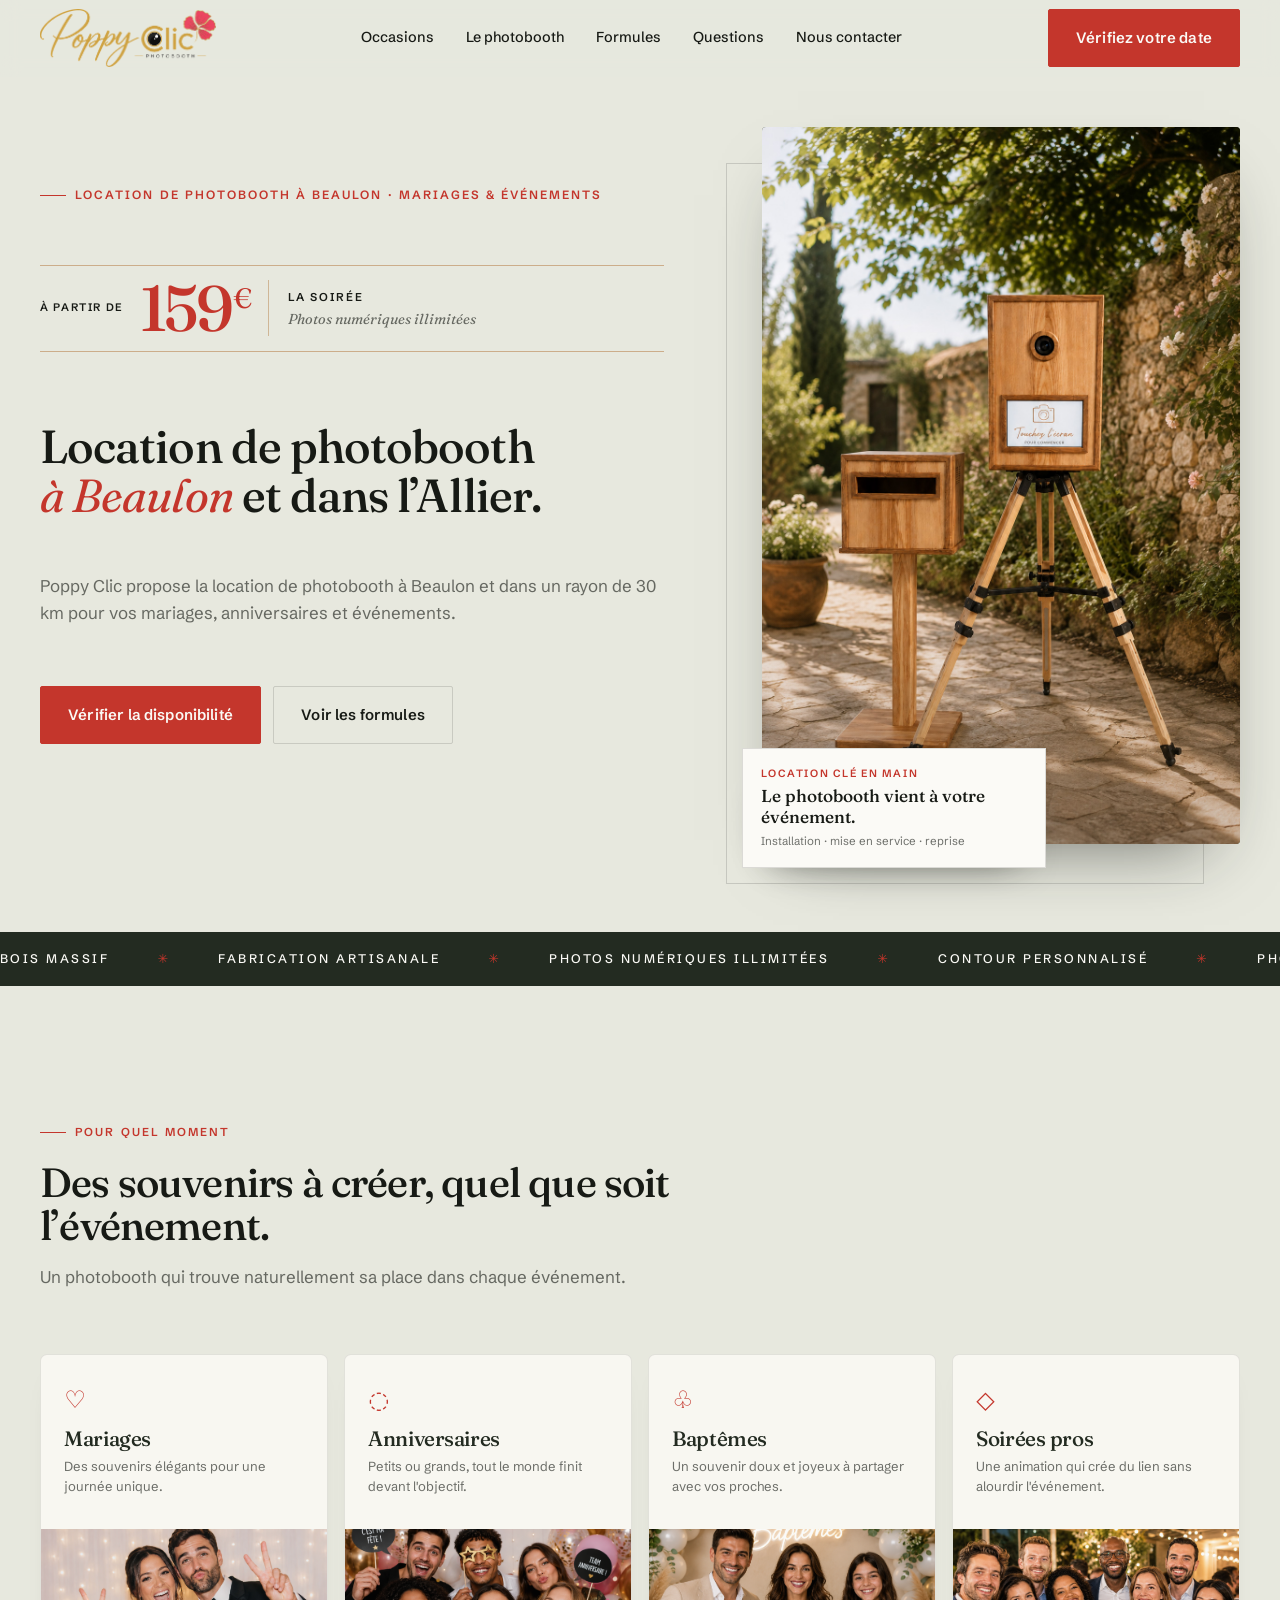
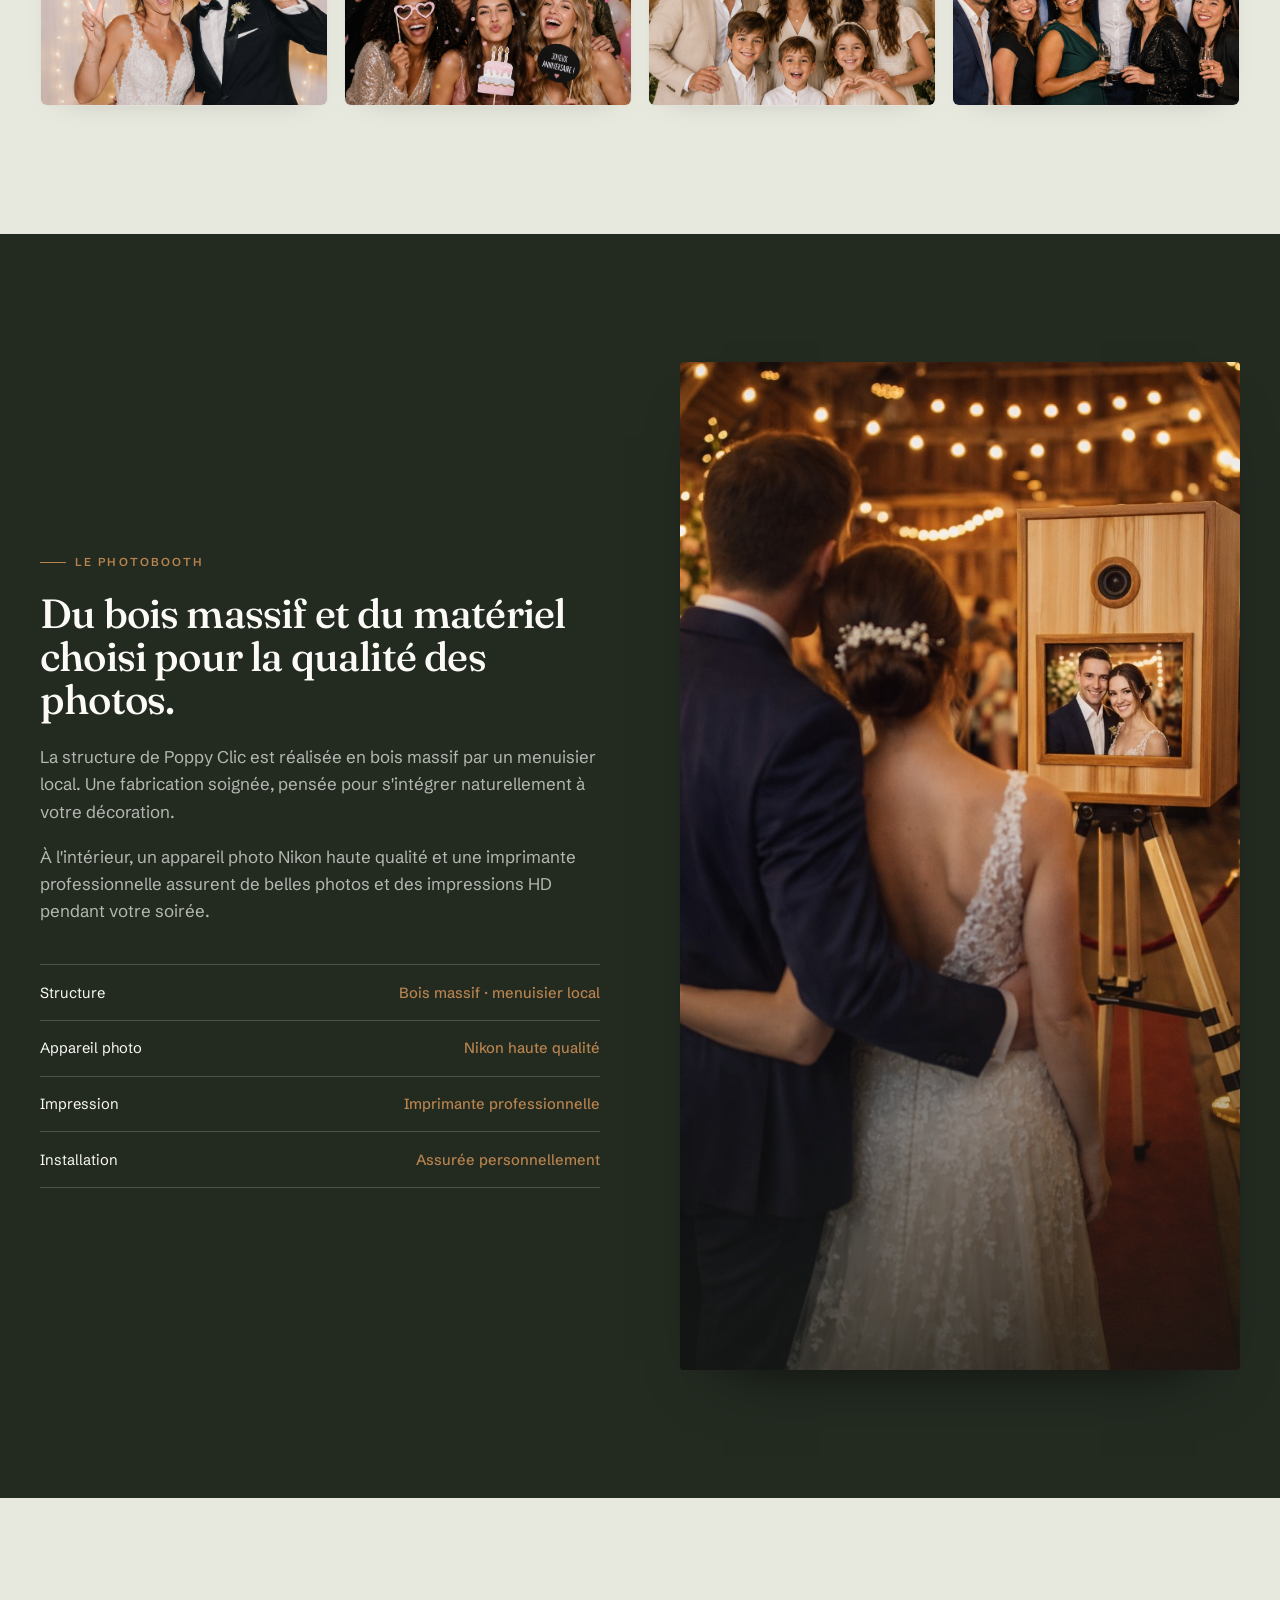
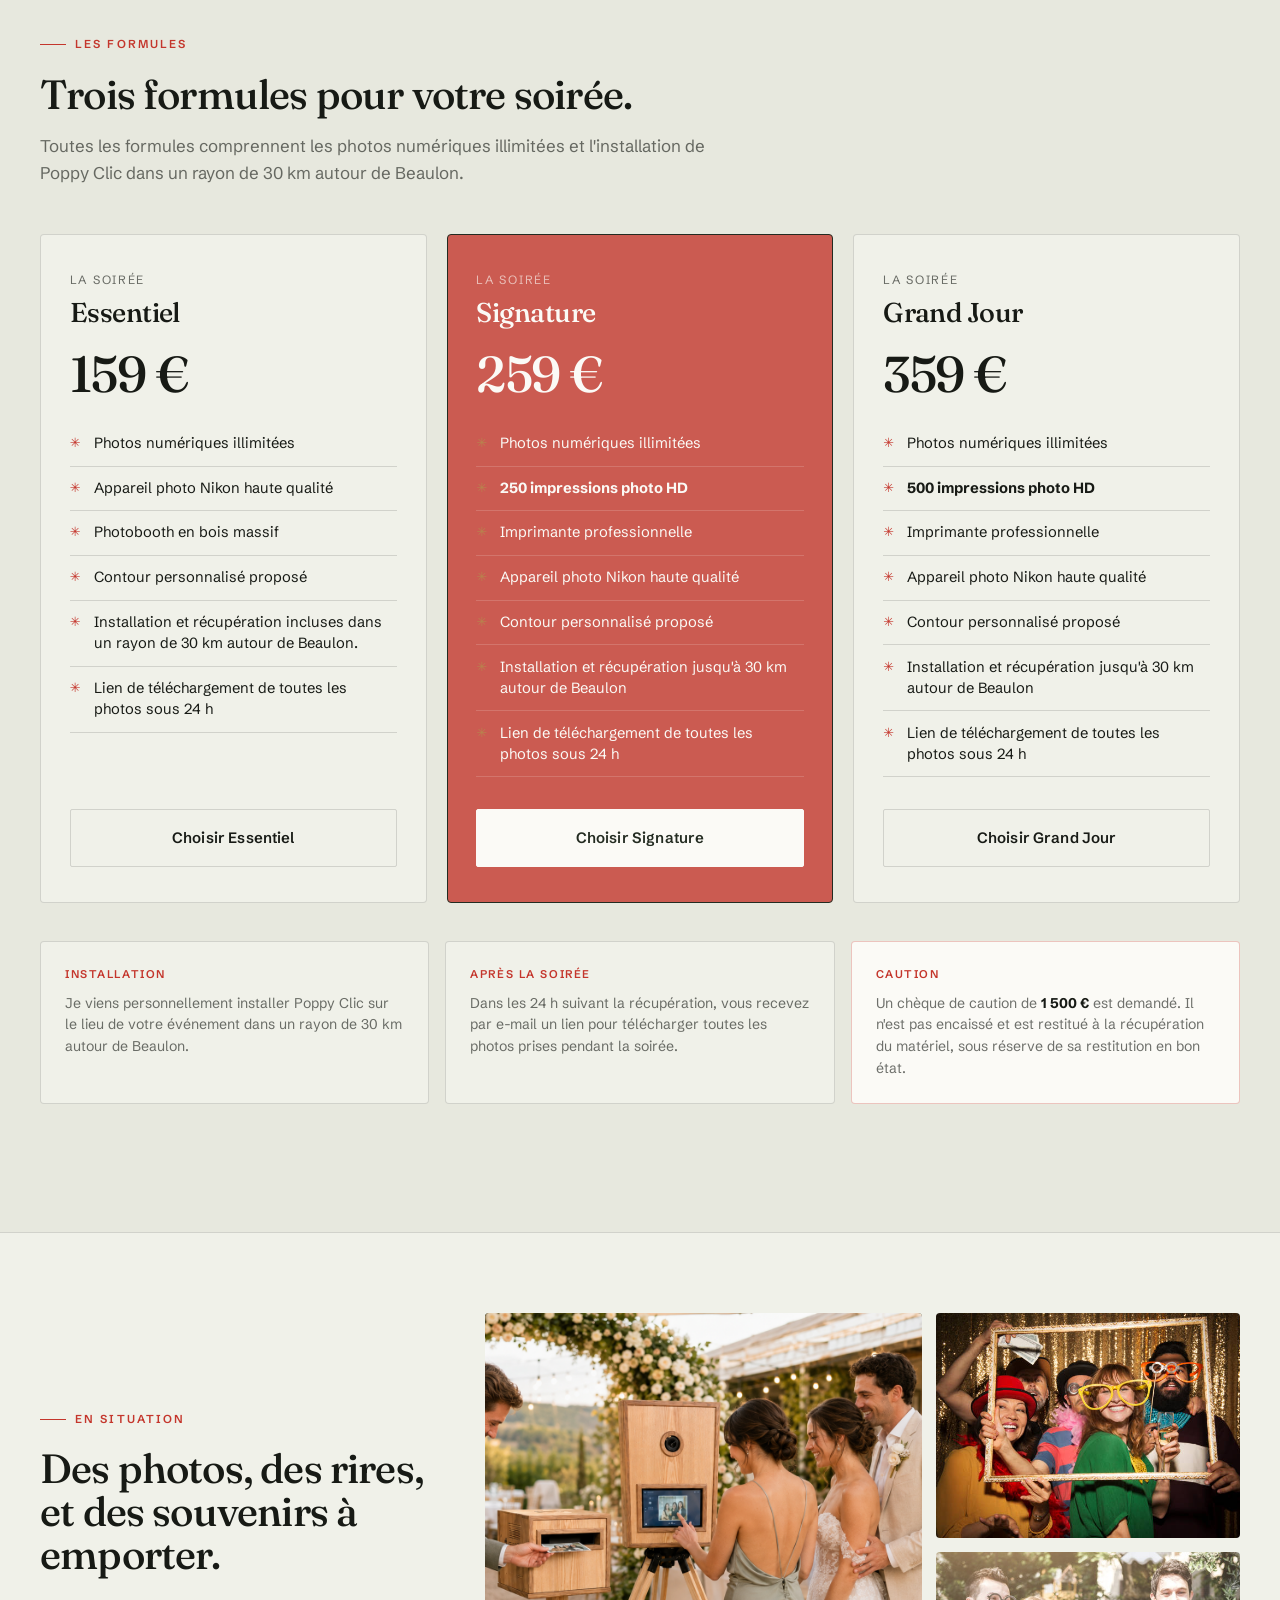
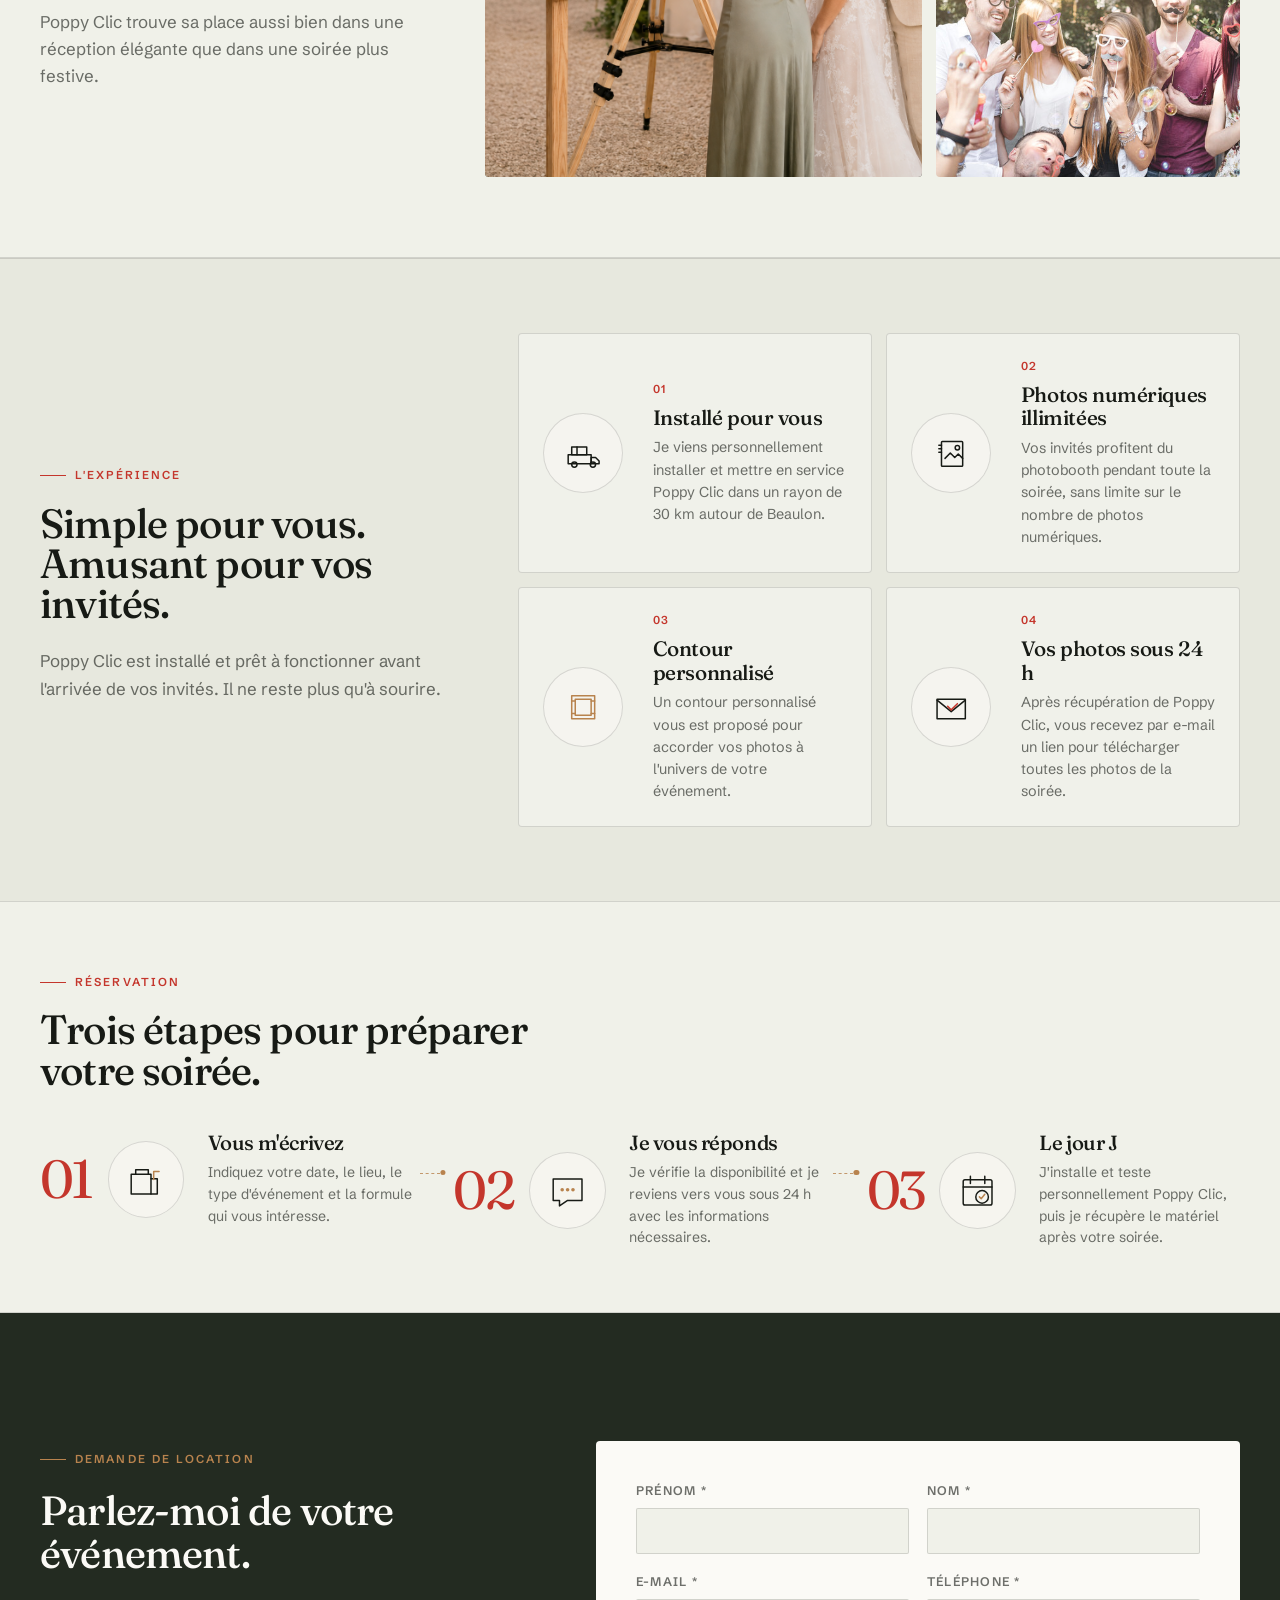
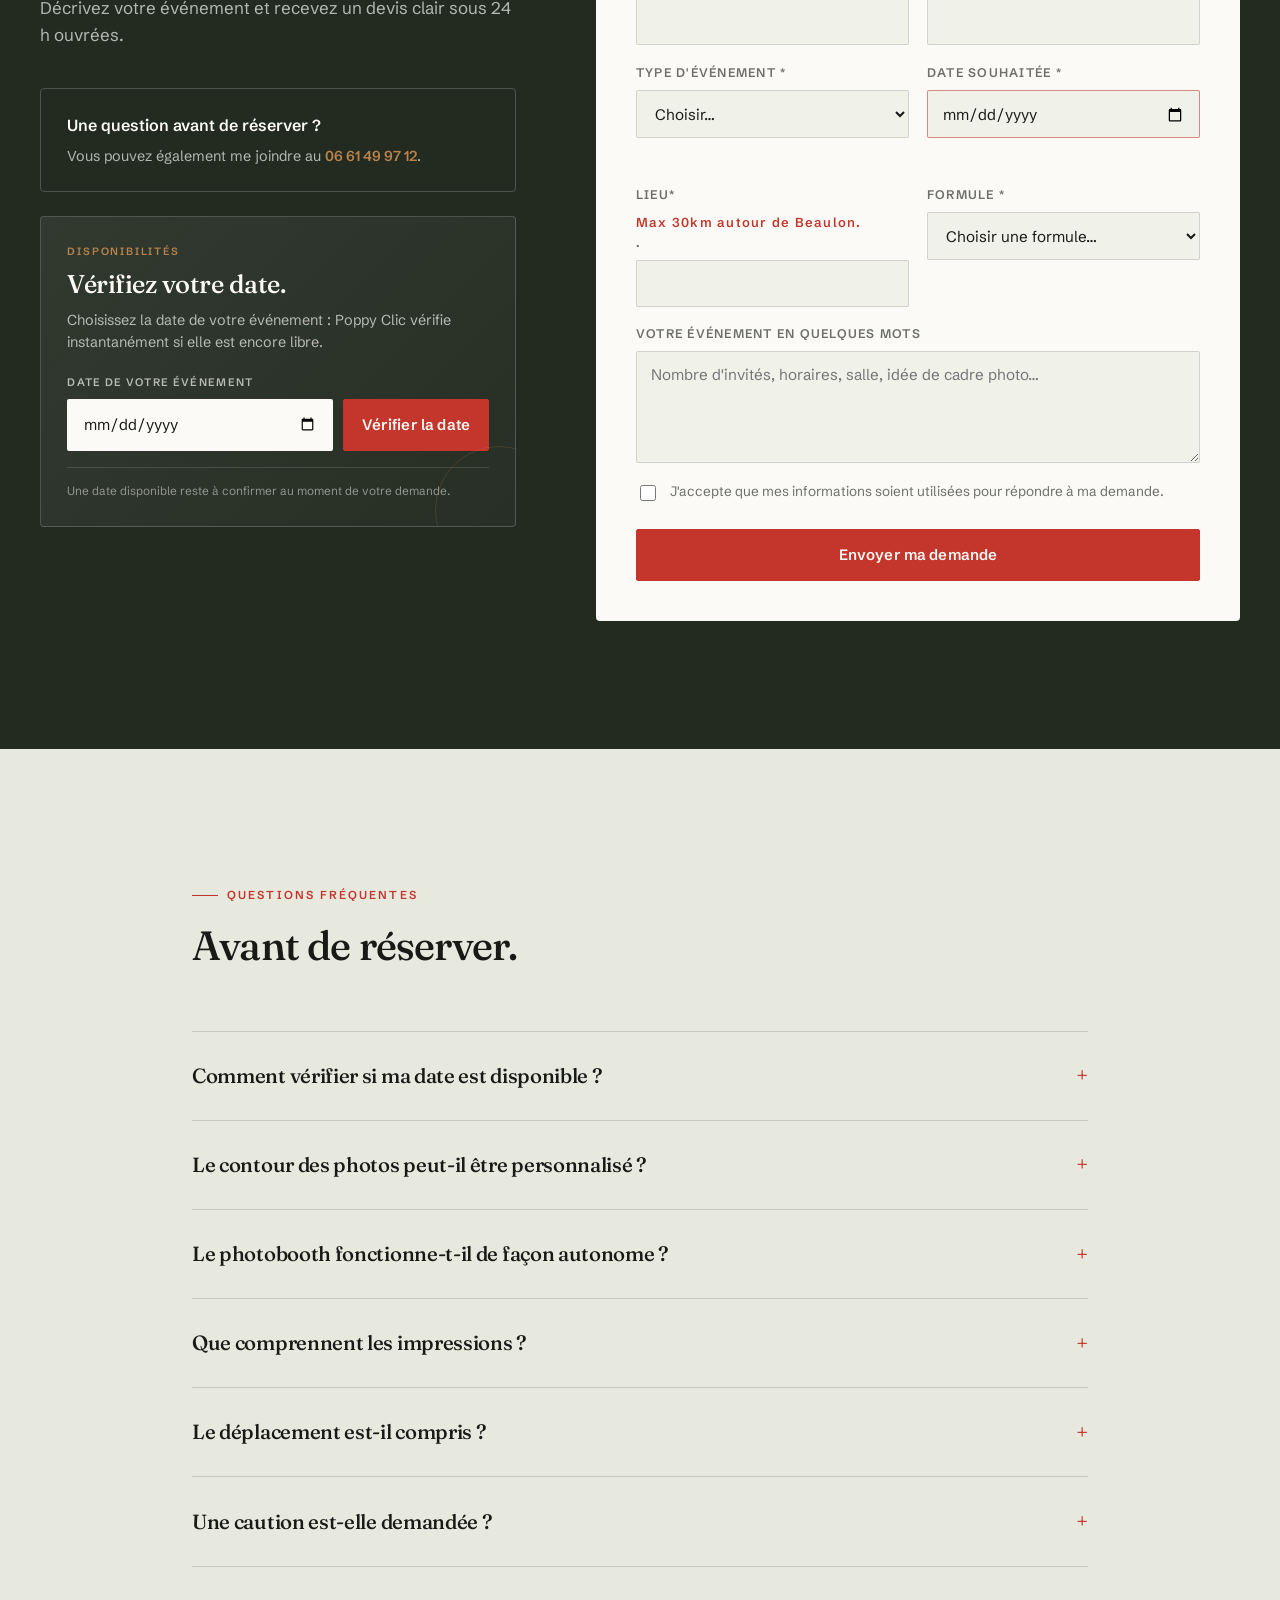
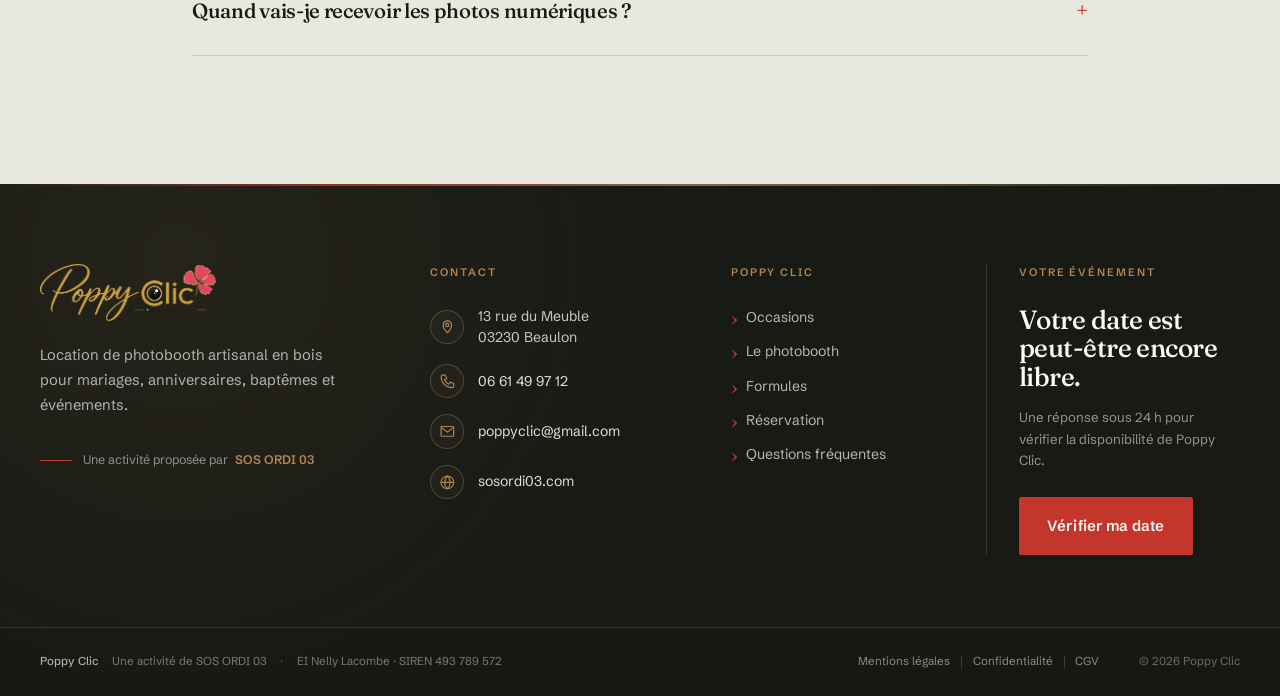
==== index.html @ e815af41 "Update index.html" ====
<!DOCTYPE html>
<html lang="fr">
<head>
<meta charset="UTF-8">
<meta name="viewport" content="width=device-width, initial-scale=1.0">
<link rel="icon" type="image/png" sizes="96x96" href="images/favicon-poppy.png">
<link rel="apple-touch-icon" href="images/favicon-poppy.png">
<title>Poppy Clic | Location photobooth à Beaulon et dans l’Allier</title>
<meta name="description" content="Location de photobooth en bois à Beaulon et dans l’Allier pour mariages, anniversaires et événements. Photos illimitées, impressions HD et installation.">
<meta property="og:site_name" content="Poppy Clic">
<meta property="og:title" content="Poppy Clic | Location photobooth à Beaulon et dans l’Allier">
<meta property="og:type" content="website">
  <meta property="og:image" content="https://poppyclic.fr/images/photobooth-poppy3.jpg">
<meta property="og:url" content="https://poppyclic.fr/">
  <link rel="canonical" href="https://poppyclic.fr/">
<meta name="theme-color" content="#232B21">
<link rel="preconnect" href="https://fonts.googleapis.com">
<link rel="preconnect" href="https://fonts.gstatic.com" crossorigin>
<link href="https://fonts.googleapis.com/css2?family=Fraunces:opsz,wght@9..144,400;9..144,500;9..144,600&family=Schibsted+Grotesk:wght@400;500;600&display=swap" rel="stylesheet">
<link rel="preload" as="image" href="images/hero-photobooth.png" fetchpriority="high">
<link rel="stylesheet" href="style.css">
  <script type="application/ld+json">
{
  "@context": "https://schema.org",
  "@type": "LocalBusiness",
  "@id": "https://poppyclic.fr/#poppy-clic",
  "name": "Poppy Clic",
  "url": "https://poppyclic.fr/",
  "logo": "https://poppyclic.fr/images/logo-poppy-clic.png",
  "image": "https://poppyclic.fr/images/photobooth-poppy3.jpg",
  "description": "Location de photobooth en bois pour mariages, anniversaires, baptêmes et événements dans l’Allier.",
  "telephone": "+33661499712",
  "email": "infos@sosordi03.com",
  "address": {
    "@type": "PostalAddress",
    "streetAddress": "13 rue du Meuble",
    "postalCode": "03230",
    "addressLocality": "Beaulon",
    "addressCountry": "FR"
  },
  "areaServed": {
    "@type": "AdministrativeArea",
    "name": "Allier"
  },
  "priceRange": "€€"
}
</script>
  <script type="application/ld+json">
{
  "@context": "https://schema.org",
  "@type": "WebSite",
  "name": "Poppy Clic",
  "alternateName": "Poppy Clic Photobooth",
  "url": "https://poppyclic.fr/"
}
</script>
</head>
<body>
<div class="page-wrapper">

<!-- NAVBAR -->
<header class="navbar_component" id="navbar">
  <div class="padding-global">
    <div class="container-large navbar_container">
<a href="#top" class="navbar_brand">
  <img
    src="images/logo-poppy-clic.png"
    alt="Poppy Clic Photobooth"
    class="navbar_logo-image" decoding="async">
</a>
      <nav class="navbar_menu">
        <a href="#occasions" class="navbar_link">Occasions</a>
        <a href="#artisan" class="navbar_link">Le photobooth</a>
        <a href="#tarifs" class="navbar_link">Formules</a>
        <a href="#faq" class="navbar_link">Questions</a>
        <a href="#reservation" class="navbar_link">Nous contacter</a>
      </nav>
      <a href="#reservation" class="button">Vérifiez votre date</a>

      <button
        class="mobile-menu-toggle"
        type="button"
        aria-label="Ouvrir le menu"
        aria-expanded="false"
        aria-controls="mobile-menu"
      >
        <span></span>
        <span></span>
        <span></span>
      </button>

    </div>
  </div>

  <nav class="mobile-menu" id="mobile-menu" aria-hidden="true">
    <div class="padding-global">
      <div class="container-large mobile-menu-inner">
        <a href="#occasions"><span>01</span><strong>Occasions</strong></a>
        <a href="#artisan"><span>02</span><strong>Le photobooth</strong></a>
        <a href="#tarifs"><span>03</span><strong>Formules</strong></a>
        <a href="#faq"><span>04</span><strong>Questions</strong></a>
        <a href="#reservation"><span>04</span><strong>Nous contacter</strong></a>
      </div>
    </div>
  </nav>

</header>

<main id="top">

<!-- HERO -->
<section class="section_hero">
  <div class="padding-global">
    <div class="container-large hero_layout">

      <div class="hero_intro">
        <span class="eyebrow is-visible hero_kicker">
          Location de photobooth à Beaulon · Mariages & événements
        </span>

        <div class="hero_price-premium" aria-label="Location à partir de 159 euros la soirée">
          <span class="hero_price-from">À partir de</span>

          <div class="hero_price-amount">
            <strong>159</strong><span>€</span>
          </div>

          <div class="hero_price-side">
            <strong>La soirée</strong>
            <span>Photos numériques illimitées</span>
          </div>
        </div>

        <h1 class="heading-style-h1 hero_title">
          Location de photobooth <em>à Beaulon</em> et dans l’Allier.
        </h1>
      </div>

      <figure class="hero_visual" aria-label="Photobooth Poppy Clic installé lors d'un mariage">
        <div class="hero_visual-frame">
          <img src="images/photobooth-poppy3.jpg
" alt="Photobooth Poppy Clic en bois installé pendant un mariage" loading="eager" decoding="async" fetchpriority="high">
        </div>
        <figcaption class="hero_visual-badge">
          <span>Location clé en main</span>
          <strong>Le photobooth vient à votre événement.</strong>
          <small>Installation · mise en service · reprise</small>
        </figcaption>
      </figure>

      <div class="hero_detail">
        <p class="text-size-large text-color-muted hero_text">
          Poppy Clic propose la location de photobooth à Beaulon et dans un rayon de 30 km pour vos mariages, anniversaires et événements.
        </p>

        <div class="button-group hero_actions">
          <a href="#reservation" class="button">Vérifier la disponibilité</a>
          <a href="#tarifs" class="button is-secondary">Voir les formules</a>
        </div>

        <div class="hero_proof hero_proof-premium">
          <div class="hero_proof-item">
            <span class="hero_proof-icon" aria-hidden="true">
              <svg viewBox="0 0 48 48">
                <path d="M29 8a9 9 0 0 0-10 12L7 32a4 4 0 0 0 0 6 4 4 0 0 0 6 0l12-12A9 9 0 0 0 37 16l-6 6-5-5 6-6A9 9 0 0 0 29 8z"/>
              </svg>
            </span>
            <div>
              <span class="hero_proof-label">Clé en main</span>
              <p class="text-size-small text-color-muted">Installation, mise en service et reprise</p>
            </div>
          </div>

          <div class="hero_proof-item">
            <span class="hero_proof-icon" aria-hidden="true">
              <svg viewBox="0 0 48 48">
                <rect x="8" y="14" width="32" height="24" rx="3"/>
                <path d="M17 14l3-5h8l3 5"/>
                <circle cx="24" cy="26" r="8"/>
              </svg>
            </span>
            <div>
              <span class="hero_proof-label">Sur place</span>
              <p class="text-size-small text-color-muted">Appareil photo Nikon haute qualité</p>
            </div>
          </div>

          <div class="hero_proof-item">
            <span class="hero_proof-icon" aria-hidden="true">
              <svg viewBox="0 0 48 48">
                <path d="M42 7L19 29"/>
                <path d="M42 7L29 41l-10-12L7 20z"/>
              </svg>
            </span>
            <div>
              <span class="hero_proof-label">Après</span>
              <p class="text-size-small text-color-muted">Toutes les photos envoyées sous 24 h</p>
            </div>
          </div>
        </div>
      </div>

    </div>
  </div>
</section>

<!-- BANDEAU DÉFILANT -->
<section class="section_marquee" aria-hidden="true">
  <div class="marquee_track">
    <div class="marquee_item">Bois massif</div>
    <div class="marquee_item">Fabrication artisanale</div>
    <div class="marquee_item">Photos numériques illimitées</div>
    <div class="marquee_item">Contour personnalisé</div>
    <div class="marquee_item">Photos sous 24 h</div>
    <div class="marquee_item">Installation autour de Beaulon</div>
    <div class="marquee_item">Bois massif</div>
    <div class="marquee_item">Fabrication artisanale</div>
    <div class="marquee_item">Photos numériques illimitées</div>
    <div class="marquee_item">Contour personnalisé</div>
    <div class="marquee_item">Photos sous 24 h</div>
    <div class="marquee_item">Installation autour de Beaulon</div>
  </div>
</section>

<!-- OCCASIONS -->
<section class="section_occasions" id="occasions">
  <div class="padding-global">
    <div class="container-large padding-section-large">
      <div class="section_header" data-reveal>
        <span class="eyebrow">Pour quel moment</span>
        <h2 class="heading-style-h2">Des souvenirs à créer, quel que soit l’événement.</h2>
        <p class="text-size-large text-color-muted">
          Un photobooth qui trouve naturellement sa place dans chaque événement.
        </p>
  
        
      </div>

      <div class="occasions_list">
        <div class="occasions_cards is-visible" data-reveal="">
        <article class="occasion_card">
          <div class="occasion_card-copy">
            <span class="occasion_icon">♡</span>
            <h3>Mariages</h3>
            <p>Des souvenirs élégants pour une journée unique.</p>
          </div>
          <img src="images/mariage-poppy.png" alt="Ambiance de mariage" loading="lazy" decoding="async">
        </article>

        <article class="occasion_card">
          <div class="occasion_card-copy">
            <span class="occasion_icon">◌</span>
            <h3>Anniversaires</h3>
            <p>Petits ou grands, tout le monde finit devant l'objectif.</p>
          </div>
          <img src="images/anniversaire-poppy.png" alt="Ambiance d'anniversaire" loading="lazy" decoding="async">
        </article>

        <article class="occasion_card">
          <div class="occasion_card-copy">
            <span class="occasion_icon">♧</span>
            <h3>Baptêmes</h3>
            <p>Un souvenir doux et joyeux à partager avec vos proches.</p>
          </div>
          <img src="images/Baptêmes.png
" alt="Ambiance de baptême" loading="lazy" decoding="async">
        </article>

        <article class="occasion_card">
          <div class="occasion_card-copy">
            <span class="occasion_icon">◇</span>
            <h3>Soirées pros</h3>
            <p>Une animation qui crée du lien sans alourdir l'événement.</p>
          </div>
          <img src="images/entreprise.png
" alt="Soirée professionnelle" loading="lazy" decoding="async">
        </article>
      </div>

      </div>
    </div>
  </div>

</section>

<!-- ARTISAN -->
<section class="section_artisan" id="artisan">
  <div class="padding-global">
    <div class="container-large padding-section-large artisan_layout">
      <div data-reveal>
        <span class="eyebrow is-light">Le photobooth</span>
        <h2 class="heading-style-h2 artisan_title">Du bois massif et du matériel choisi pour la qualité des photos.</h2>
        <p class="text-size-large text-color-muted">
          La structure de Poppy Clic est réalisée en bois massif par un menuisier local. Une fabrication soignée,
          pensée pour s'intégrer naturellement à votre décoration.
        </p>
        <p class="text-size-large text-color-muted artisan_second-text">
          À l'intérieur, un appareil photo Nikon haute qualité et une imprimante professionnelle assurent de belles
          photos et des impressions HD pendant votre soirée.
        </p>
        <div class="artisan_specs">
          <div class="artisan_spec" style="--i:0"><span>Structure</span><span>Bois massif · menuisier local</span></div>
          <div class="artisan_spec" style="--i:1"><span>Appareil photo</span><span>Nikon haute qualité</span></div>
          <div class="artisan_spec" style="--i:2"><span>Impression</span><span>Imprimante professionnelle</span></div>
          <div class="artisan_spec" style="--i:3"><span>Installation</span><span>Assurée personnellement</span></div>
        </div>
      </div>

      <figure class="artisan_media" data-reveal style="--i:1">
        <img src="images/hero-photobooth.png
" alt="Détail du photobooth Poppy Clic en bois massif" loading="lazy" decoding="async">
        <figcaption>
          <span>Fabrication locale</span>
          <strong>Un vrai meuble en bois massif.</strong>
        </figcaption>
      </figure>
    </div>
  </div>
</section>

<!-- TARIFS -->
<section class="section_pricing" id="tarifs">
  <div class="padding-global">
    <div class="container-large padding-section-large">
      <div class="section_header pricing_header" data-reveal>
        <span class="eyebrow">Les formules</span>
        <h2 class="heading-style-h2">Trois formules pour votre soirée.</h2>
        <p class="text-size-large text-color-muted">
          Toutes les formules comprennent les photos numériques illimitées et l'installation de Poppy Clic
          dans un rayon de 30 km autour de Beaulon.
        </p>
      </div>

      <div class="pricing_list">
        <article class="pricing_item" data-reveal style="--i:0">
          <span class="pricing_meta">La soirée</span>
          <h3 class="pricing_name">Essentiel</h3>
          <div class="pricing_price"><span class="pricing_amount">159&nbsp;€</span></div>
          <ul class="pricing_features">
            <li class="pricing_feature">Photos numériques illimitées</li>
            <li class="pricing_feature">Appareil photo Nikon haute qualité</li>
            <li class="pricing_feature">Photobooth en bois massif</li>
            <li class="pricing_feature">Contour personnalisé proposé</li>
            <li class="pricing_feature">Installation et récupération incluses dans un rayon de 30 km autour de Beaulon.</li>
            <li class="pricing_feature">Lien de téléchargement de toutes les photos sous 24 h</li>
          </ul>
          <a href="#reservation" class="button is-secondary">Choisir Essentiel</a>
        </article>

        <article class="pricing_item is-featured" data-reveal style="--i:1">
          <span class="pricing_badge">Avec impressions</span>
          <span class="pricing_meta">La soirée</span>
          <h3 class="pricing_name">Signature</h3>
          <div class="pricing_price"><span class="pricing_amount">259&nbsp;€</span></div>
          <ul class="pricing_features">
            <li class="pricing_feature">Photos numériques illimitées</li>
            <li class="pricing_feature"><strong>250 impressions photo HD</strong></li>
            <li class="pricing_feature">Imprimante professionnelle</li>
            <li class="pricing_feature">Appareil photo Nikon haute qualité</li>
            <li class="pricing_feature">Contour personnalisé proposé</li>
            <li class="pricing_feature">Installation et récupération jusqu'à 30 km autour de Beaulon</li>
            <li class="pricing_feature">Lien de téléchargement de toutes les photos sous 24 h</li>
          </ul>
          <a href="#reservation" class="button is-light">Choisir Signature</a>
        </article>

        <article class="pricing_item" data-reveal style="--i:2">
          <span class="pricing_meta">La soirée</span>
          <h3 class="pricing_name">Grand Jour</h3>
          <div class="pricing_price"><span class="pricing_amount">359&nbsp;€</span></div>
          <ul class="pricing_features">
            <li class="pricing_feature">Photos numériques illimitées</li>
            <li class="pricing_feature"><strong>500 impressions photo HD</strong></li>
            <li class="pricing_feature">Imprimante professionnelle</li>
            <li class="pricing_feature">Appareil photo Nikon haute qualité</li>
            <li class="pricing_feature">Contour personnalisé proposé</li>
            <li class="pricing_feature">Installation et récupération jusqu'à 30 km autour de Beaulon</li>
            <li class="pricing_feature">Lien de téléchargement de toutes les photos sous 24 h</li>
          </ul>
          <a href="#reservation" class="button is-secondary">Choisir Grand Jour</a>
        </article>
      </div>

      <div class="rental_infos" data-reveal>
        <div class="rental_info">
          <span class="rental_info-title">Installation</span>
          <p>Je viens personnellement installer Poppy Clic sur le lieu de votre événement dans un rayon de 30 km autour de Beaulon.</p>
        </div>
        <div class="rental_info">
          <span class="rental_info-title">Après la soirée</span>
          <p>Dans les 24 h suivant la récupération, vous recevez par e-mail un lien pour télécharger toutes les photos prises pendant la soirée.</p>
        </div>
        <div class="rental_info is-caution">
          <span class="rental_info-title">Caution</span>
          <p>Un chèque de caution de <strong>1 500 €</strong> est demandé. Il n'est pas encaissé et est restitué à la récupération du matériel, sous réserve de sa restitution en bon état.</p>
        </div>
      </div>
    </div>
  </div>
</section>

<!-- GALERIE -->
<section class="section_gallery" aria-label="Ambiances d’événements">
  <div class="padding-global">
    <div class="container-large gallery_layout">
      <div class="gallery_intro" data-reveal>
        <span class="eyebrow">En situation</span>
        <h2 class="heading-style-h2">Des photos, des rires, et des souvenirs à emporter.</h2>
        <p class="text-size-large text-color-muted">Poppy Clic trouve sa place aussi bien dans une réception élégante que dans une soirée plus festive.</p>
      </div>
      <div class="gallery_grid" data-reveal>
        <figure class="gallery_photo is-large"><img src="images/poppy-clic3.png
" alt="Photobooth Poppy Clic installé lors d’un mariage" loading="lazy" decoding="async"></figure>
        <figure class="gallery_photo"><img src="images/poppy-clic1.jpg
" alt="Invités réunis pour une photo de soirée" loading="lazy" decoding="async"></figure>
        <figure class="gallery_photo"><img src="images/poppy-clic2.jpg
" alt="Ambiance festive pendant une soirée" loading="lazy" decoding="async"></figure>
      </div>
    </div>
  </div>
</section>

<!-- EXPÉRIENCE -->
<section class="section_included">
  <div class="padding-global">
    <div class="container-large experience_layout">

      <div class="experience_intro" data-reveal>
        <span class="eyebrow">L'expérience</span>

        <h2 class="heading-style-h2 experience_title">
          Simple pour vous.<br>
          Amusant pour vos invités.
        </h2>

        <p class="text-color-muted experience_intro-text">
          Poppy Clic est installé et prêt à fonctionner avant l'arrivée
          de vos invités. Il ne reste plus qu'à sourire.
        </p>
      </div>

      <div class="experience_cards" data-reveal>

        <article class="experience_card">
          <div class="experience_icon" aria-hidden="true">
            <svg viewBox="0 0 48 48">
              <path d="M7 27h26v10H7z"/>
              <path d="M33 30h5l4 4v3h-9z"/>
              <path d="M11 18h17v9H11z"/>
              <circle cx="14" cy="38" r="3"/>
              <circle cx="35" cy="38" r="3"/>
              <path d="M17 18v9"/>
            </svg>
          </div>
          <div class="experience_card-copy">
            <span class="experience_number">01</span>
            <h3>Installé pour vous</h3>
            <p>
              Je viens personnellement installer et mettre en service
              Poppy Clic dans un rayon de 30 km autour de Beaulon.
            </p>
          </div>
        </article>

        <article class="experience_card">
          <div class="experience_icon" aria-hidden="true">
            <svg viewBox="0 0 48 48">
              <rect x="13" y="12" width="24" height="28" rx="1"/>
              <path d="M17 31l6-6 5 5 4-4 5 5"/>
              <circle cx="31" cy="19" r="2.5"/>
              <path d="M10 16h3M10 20h3M10 24h3"/>
            </svg>
          </div>
          <div class="experience_card-copy">
            <span class="experience_number">02</span>
            <h3>Photos numériques illimitées</h3>
            <p>
              Vos invités profitent du photobooth pendant toute la soirée,
              sans limite sur le nombre de photos numériques.
            </p>
          </div>
        </article>

        <article class="experience_card">
          <div class="experience_icon is-gold" aria-hidden="true">
            <svg viewBox="0 0 48 48">
              <rect x="11" y="11" width="26" height="26"/>
              <rect x="15" y="15" width="18" height="18"/>
              <path d="M11 17h4M33 17h4M11 31h4M33 31h4"/>
            </svg>
          </div>
          <div class="experience_card-copy">
            <span class="experience_number">03</span>
            <h3>Contour personnalisé</h3>
            <p>
              Un contour personnalisé vous est proposé pour accorder
              vos photos à l'univers de votre événement.
            </p>
          </div>
        </article>

        <article class="experience_card">
          <div class="experience_icon" aria-hidden="true">
            <svg viewBox="0 0 48 48">
              <path d="M8 15h32v22H8z"/>
              <path d="M8 16l16 13 16-13"/>
              <path class="icon-accent" d="M20 23l4 4 7-7"/>
            </svg>
          </div>
          <div class="experience_card-copy">
            <span class="experience_number">04</span>
            <h3>Vos photos sous 24 h</h3>
            <p>
              Après récupération de Poppy Clic, vous recevez par e-mail
              un lien pour télécharger toutes les photos de la soirée.
            </p>
          </div>
        </article>

      </div>
    </div>
  </div>
</section>

<!-- ÉTAPES -->
<section class="section_steps">
  <div class="padding-global">
    <div class="container-large reservation_layout">

      <div class="reservation_header" data-reveal>
        <span class="eyebrow">Réservation</span>
        <h2 class="heading-style-h2">
          Trois étapes pour préparer votre soirée.
        </h2>
      </div>

      <div class="reservation_steps" data-reveal>

        <article class="reservation_step">
          <div class="reservation_step-number">01</div>

          <div class="reservation_step-icon" aria-hidden="true">
            <svg viewBox="0 0 48 48">
              <path d="M8 18h22v22H8z"/>
              <path d="M30 23h7v17h-7"/>
              <path d="M13 18v-5h14v5"/>
              <path class="icon-accent" d="M33 15v9M33 15h6"/>
            </svg>
          </div>

          <div class="reservation_step-content">
            <h3>Vous m'écrivez</h3>
            <p>
              Indiquez votre date, le lieu, le type d'événement
              et la formule qui vous intéresse.
            </p>
          </div>
        </article>

        <article class="reservation_step">
          <div class="reservation_step-number">02</div>

          <div class="reservation_step-icon" aria-hidden="true">
            <svg viewBox="0 0 48 48">
              <path d="M8 11h32v24H24l-9 6v-6H8z"/>
              <circle class="icon-accent-fill" cx="18" cy="23" r="2"/>
              <circle class="icon-accent-fill" cx="24" cy="23" r="2"/>
              <circle class="icon-accent-fill" cx="30" cy="23" r="2"/>
            </svg>
          </div>

          <div class="reservation_step-content">
            <h3>Je vous réponds</h3>
            <p>
              Je vérifie la disponibilité et je reviens vers vous
              sous 24 h avec les informations nécessaires.
            </p>
          </div>
        </article>

        <article class="reservation_step">
          <div class="reservation_step-number">03</div>

          <div class="reservation_step-icon" aria-hidden="true">
            <svg viewBox="0 0 48 48">
              <rect x="8" y="12" width="32" height="28" rx="2"/>
              <path d="M8 20h32M16 8v8M32 8v8"/>
              <circle cx="29" cy="31" r="7"/>
              <path class="icon-accent" d="M26 31l2 2 4-5"/>
            </svg>
          </div>

          <div class="reservation_step-content">
            <h3>Le jour J</h3>
            <p>
              J'installe et teste personnellement Poppy Clic,
              puis je récupère le matériel après votre soirée.
            </p>
          </div>
        </article>

      </div>

    </div>
  </div>
</section>

<!-- FORMULAIRE -->
<section class="section_contact" id="reservation">
  <div class="padding-global">
    <div class="container-large padding-section-large contact_layout">
      <div class="contact_intro" data-reveal>
        <span class="eyebrow is-light">Demande de location</span>
        <h2 class="heading-style-h2 contact_title">Parlez-moi de votre événement.</h2>
        <p class="text-size-large text-color-muted">
          Décrivez votre événement et recevez un devis clair sous 24 h ouvrées.
        </p>
        <div class="contact_reassurance">
          <strong>Une question avant de réserver ?</strong>
          <p>Vous pouvez également me joindre au <a href="tel:+33661499712">06 61 49 97 12</a>.</p>
        </div>

        <div class="availability_checker" id="disponibilites">
          <span class="availability_checker-kicker">Disponibilités</span>
          <h3>Vérifiez votre date.</h3>
          <p class="availability_checker-copy">
            Choisissez la date de votre événement : Poppy Clic vérifie instantanément si elle est encore libre.
          </p>

          <div class="availability_checker-controls">
            <label class="availability_checker-label" for="availability-date">Date de votre événement</label>
            <div class="availability_checker-row">
              <input
                class="availability_checker-input"
                type="date"
                id="availability-date"
                aria-describedby="availability-check-status">
              <button
                class="button availability_checker-button"
                type="button"
                id="availability-check-button">
                Vérifier la date
              </button>
            </div>
          </div>

          <p
            id="availability-check-status"
            class="availability_checker-status"
            role="status"
            aria-live="polite"></p>

          <p class="availability_checker-note">
            Une date disponible reste à confirmer au moment de votre demande.
          </p>
        </div>
      </div>

      <!-- Branche l'attribut action sur ton service de formulaire (Formspree, Basin, Make…) -->
      <form id="reservation-form" class="form_component" method="POST" action="https://hook.eu1.make.com/q7mapt6ccetj92egs26j08jrfhofhy39" data-reveal style="--i:1">
        <div class="form_grid">
          <div class="form_field">
            <label class="form_label" for="prenom">Prénom *</label>
            <input class="form_input" type="text" id="prenom" name="prenom" autocomplete="given-name" required>
          </div>
          <div class="form_field">
            <label class="form_label" for="nom">Nom *</label>
            <input class="form_input" type="text" id="nom" name="nom" autocomplete="family-name" required>
          </div>
          <div class="form_field">
<label class="form_label" for="email">E-mail *</label>
<input
  class="form_input"
  type="email"
  id="email"
  name="email"
  autocomplete="email"
  required
  pattern="[^@\s]+@[^@\s]+\.[A-Za-z]{2,}"
  title="Veuillez saisir une adresse e-mail valide, par exemple nom@exemple.fr"
>
          </div>
          <div class="form_field">
<label class="form_label" for="tel">Téléphone *</label>
<input
  class="form_input"
  type="tel"
  id="tel"
  name="telephone"
  autocomplete="tel"
  required
  pattern="0[1-9]([ .\-]?[0-9]{2}){4}"
  title="Veuillez saisir un numéro français à 10 chiffres, par exemple 06 12 34 56 78"
>
          </div>
          <div class="form_field">
            <label class="form_label" for="type">Type d'événement *</label>
            <select class="form_select" id="type" name="type" required>
              <option value="">Choisir…</option>
              <option>Mariage</option>
              <option>Baptême / Communion</option>
              <option>Anniversaire</option>
              <option>Baby shower</option>
              <option>Entreprise</option>
              <option>Association</option>
              <option>Autre</option>
            </select>
          </div>
          <div class="form_field">
            <label class="form_label" for="date">Date souhaitée *</label>
            <input class="form_input" type="date" id="date" name="date" required>
            <p
              id="date-availability-status"
              class="date-availability-status"
              role="status"
              aria-live="polite">
            </p>
          </div>
          <div class="form_field">
            <label class="form_label" for="lieu">Lieu*  <p class="location-info">
   Max 30km autour de Beaulon.
</p>.</label>
           
            <input class="form_input" type="text" id="lieu" name="lieu" required>
          </div>
<div class="form_field">
  <label class="form_label" for="formule">Formule *</label>
  <select class="form_select" id="formule" name="formule" required>
    <option value="">Choisir une formule…</option>
    
    <option>Essentiel</option>
    <option>Signature</option>
    <option>Grand Jour</option>
  </select>
</div>
          <div class="form_field is-full">
            <label class="form_label" for="message">Votre événement en quelques mots</label>
            <textarea class="form_textarea" id="message" name="message" placeholder="Nombre d'invités, horaires, salle, idée de cadre photo…"></textarea>
          </div>
          <label class="form_check">
            <input type="checkbox" name="rgpd" required>
            <span>J'accepte que mes informations soient utilisées pour répondre à ma demande.</span>
          </label>
          <button type="submit" class="button">Envoyer ma demande</button>
        </div>
      </form>
      <div id="form-success" style="display:none;">
  <h3>Merci, votre demande est bien partie.</h3>
  <p>Je reviens vers vous rapidement pour confirmer votre réservation.</p>
</div>
    </div>
  </div>
</section>

<!-- FAQ -->
<section class="section_faq" id="faq">
  <div class="padding-global">
    <div class="container-medium padding-section-large">
      <div class="section_header" data-reveal>
        <span class="eyebrow">Questions fréquentes</span>
        <h2 class="heading-style-h2">Avant de réserver.</h2>
      </div>
      <div class="faq_list" data-reveal>
        <details class="faq_item">
          <summary class="faq_question">Comment vérifier si ma date est disponible ?</summary>
          <p class="faq_answer">Remplissez le formulaire avec votre date et le lieu de l'événement. Je vérifie la disponibilité et je vous réponds sous 24 h. Vous pouvez aussi me joindre au 06 61 49 97 12.</p>
        </details>
        <details class="faq_item">
          <summary class="faq_question">Le contour des photos peut-il être personnalisé ?</summary>
          <p class="faq_answer">Oui. Un contour personnalisé vous est proposé afin d'adapter les photos à votre événement.</p>
        </details>
        <details class="faq_item">
          <summary class="faq_question">Le photobooth fonctionne-t-il de façon autonome ?</summary>
          <p class="faq_answer">Oui. Je viens personnellement l'installer et le mettre en service avant votre événement. Il est ensuite prévu pour être utilisé simplement par vos invités pendant la soirée.</p>
        </details>
        <details class="faq_item">
          <summary class="faq_question">Que comprennent les impressions ?</summary>
          <p class="faq_answer">La formule Signature comprend 250 impressions photo HD et la formule Grand Jour 500 impressions photo HD. La formule Essentiel comprend les photos numériques illimitées sans impressions.</p>
        </details>
        <details class="faq_item">
          <summary class="faq_question">Le déplacement est-il compris ?</summary>
          <p class="faq_answer">    Oui. La livraison, l’installation et la récupération de Poppy Clic
    sont comprises dans un rayon maximum de 30 km autour de Beaulon.
    Les locations au-delà de cette zone ne sont pas proposées et
    le photobooth ne peut pas être retiré directement par le client.</p>
        </details>
        <details class="faq_item">
          <summary class="faq_question">Une caution est-elle demandée ?</summary>
          <p class="faq_answer">Oui. Un chèque de caution de 1 500 € est demandé. Il n'est pas encaissé et est restitué à la récupération du matériel, sous réserve de sa restitution en bon état.</p>
        </details>
        <details class="faq_item">
          <summary class="faq_question">Quand vais-je recevoir les photos numériques ?</summary>
          <p class="faq_answer">Dans les 24 h suivant la récupération de Poppy Clic, vous recevez par e-mail un lien pour télécharger toutes les photos prises pendant votre soirée.</p>
        </details>
      </div>
    </div>
  </div>
</section>

</main>

<!-- FOOTER PREMIUM -->
<footer class="pc-footer">

  <div class="padding-global">
    <div class="container-large pc-footer-main">

      <!-- MARQUE -->
      <div class="pc-footer-brand">

        <div class="pc-footer-logo">
          
          <a href="#top" class="navbar_brand">
  <img
    src="images/logo-poppy-clic.png"
    alt="Poppy Clic Photobooth"
    class="navbar_logo-image" decoding="async">
</a>
        </div>

        <p class="pc-footer-description">
          Location de photobooth artisanal en bois pour mariages,
          anniversaires, baptêmes et événements.
        </p>

        <div class="pc-footer-signature">
          <span></span>
          Une activité proposée par
          <strong>SOS ORDI 03</strong>
        </div>

      </div>


      <!-- CONTACT -->
      <div class="pc-footer-column">

        <span class="pc-footer-title">Contact</span>

        <div class="pc-footer-contact">

          <!-- ADRESSE -->
          <div class="pc-footer-contact-item">

            <span class="pc-footer-icon">
              <svg viewBox="0 0 24 24" aria-hidden="true">
                <path d="M12 21s-6-5.4-6-11a6 6 0 1 1 12 0c0 5.6-6 11-6 11z"/>
                <circle cx="12" cy="10" r="2.3"/>
              </svg>
            </span>

            <div>
              <span>13 rue du Meuble</span>
              <span>03230 Beaulon</span>
            </div>

          </div>


          <!-- TÉLÉPHONE -->
          <div class="pc-footer-contact-item">

            <span class="pc-footer-icon">
              <svg viewBox="0 0 24 24" aria-hidden="true">
                <path d="M5 3h4l2 5-3 2a15 15 0 0 0 6 6l2-3 5 2v4c0 1-1 2-2 2C10 21 3 14 3 5c0-1 1-2 2-2z"/>
              </svg>
            </span>

            <a href="tel:+33661499712">
              06 61 49 97 12
            </a>

          </div>


          <!-- EMAIL -->
          <div class="pc-footer-contact-item">

            <span class="pc-footer-icon">
              <svg viewBox="0 0 24 24" aria-hidden="true">
                <rect x="3" y="5" width="18" height="14" rx="1"/>
                <path d="m4 7 8 6 8-6"/>
              </svg>
            </span>

            <a href="mailto:infos@sosordi03.com">
              poppyclic@gmail.com
            </a>

          </div>


          <!-- SITE -->
          <div class="pc-footer-contact-item">

            <span class="pc-footer-icon">
              <svg viewBox="0 0 24 24" aria-hidden="true">
                <circle cx="12" cy="12" r="9"/>
                <path d="M3 12h18"/>
                <path d="M12 3c3 3 4 6 4 9s-1 6-4 9"/>
                <path d="M12 3c-3 3-4 6-4 9s1 6 4 9"/>
              </svg>
            </span>

            <a href="https://sosordi03.com"
               target="_blank"
               rel="noopener">
              sosordi03.com
            </a>

          </div>

        </div>

      </div>


      <!-- NAVIGATION -->
      <div class="pc-footer-column">

        <span class="pc-footer-title">Poppy Clic</span>

        <nav class="pc-footer-nav">

          <a href="#occasions">
            <span>›</span>
            Occasions
          </a>

          <a href="#artisan">
            <span>›</span>
            Le photobooth
          </a>

          <a href="#tarifs">
            <span>›</span>
            Formules
          </a>

          <a href="#reservation">
            <span>›</span>
            Réservation
          </a>

          <a href="#faq">
            <span>›</span>
            Questions fréquentes
          </a>

        </nav>

      </div>


      <!-- CTA -->
      <div class="pc-footer-cta">

        <span class="pc-footer-title">
          Votre événement
        </span>

        <h3>
          Votre date est peut-être
          encore libre.
        </h3>

        <p>
          Une réponse sous 24 h pour vérifier
          la disponibilité de Poppy Clic.
        </p>

        <a href="#reservation" class="button pc-footer-button">
          Vérifier ma date
        </a>

      </div>

    </div>
  </div>


  <!-- BAS DU FOOTER -->
  <div class="pc-footer-bottom">

    <div class="padding-global">

      <div class="container-large pc-footer-bottom-inner">

        <div class="pc-footer-company">
          <strong>Poppy Clic</strong>
          <span>Une activité de SOS ORDI 03</span>
          <span>EI Nelly Lacombe · SIREN 493 789 572</span>
        </div>

        <nav class="pc-footer-legal">
          <a href="mentions-legales.html">Mentions légales</a>
          <a href="confidentialite.html">Confidentialité</a>
          <a href="cgv.html">CGV</a>
        </nav>

        <span class="pc-footer-copyright">
          © <span id="year">2026</span> Poppy Clic
        </span>

      </div>

    </div>

  </div>

</footer>

</div>

<script>
// Année du footer
document.getElementById('year').textContent = new Date().getFullYear();

// Ombre de la navbar au scroll
const nav = document.getElementById('navbar');
addEventListener('scroll', () => nav.classList.toggle('is-scrolled', scrollY > 20), {passive:true});

// Apparition des blocs au scroll : ajoute .is-visible une seule fois
const io = new IntersectionObserver((entries) => {
  entries.forEach(e => {
    if (e.isIntersecting) { e.target.classList.add('is-visible'); io.unobserve(e.target); }
  });
}, {threshold:.15, rootMargin:'0px 0px -60px 0px'});
document.querySelectorAll('[data-reveal]').forEach(el => io.observe(el));

// Navigation mobile
const mobileMenuToggle = document.querySelector('.mobile-menu-toggle');
const mobileMenu = document.getElementById('mobile-menu');

if (mobileMenuToggle && mobileMenu) {
  const setMenu = (open) => {
    nav.classList.toggle('mobile-menu-open', open);
    mobileMenuToggle.setAttribute('aria-expanded', open ? 'true' : 'false');
    mobileMenuToggle.setAttribute('aria-label', open ? 'Fermer le menu' : 'Ouvrir le menu');
    mobileMenu.setAttribute('aria-hidden', open ? 'false' : 'true');
  };

  mobileMenuToggle.addEventListener('click', () => {
    setMenu(!nav.classList.contains('mobile-menu-open'));
  });

  mobileMenu.querySelectorAll('a').forEach(link => {
    link.addEventListener('click', () => setMenu(false));
  });

  document.addEventListener('keydown', (event) => {
    if (event.key === 'Escape') setMenu(false);
  });

  window.addEventListener('resize', () => {
    if (window.innerWidth > 991) setMenu(false);
  }, {passive:true});
}
</script>
  <script>
/* ============================================================
   VÉRIFICATION DE DISPONIBILITÉ POPPY CLIC
   Le webhook Make existant est conservé.
   ============================================================ */
const AVAILABILITY_WEBHOOK_URL = 'https://hook.eu1.make.com/v4b8g5tmwkmfgxaueplojoaj6u66gczv';

const dateInput = document.getElementById('date');
const dateAvailabilityStatus = document.getElementById('date-availability-status');

const availabilityCheckInput = document.getElementById('availability-date');
const availabilityCheckButton = document.getElementById('availability-check-button');
const availabilityCheckStatus = document.getElementById('availability-check-status');

let dateAvailabilityState = 'unknown';
let lastCheckedDate = '';

const availabilityIsConfigured =
  AVAILABILITY_WEBHOOK_URL.startsWith('https://') &&
  !AVAILABILITY_WEBHOOK_URL.includes('COLLER_ICI');

function setDateAvailabilityStatus(state, message) {
  dateAvailabilityState = state;

  if (!dateAvailabilityStatus) return;

  dateAvailabilityStatus.className =
    'date-availability-status' + (state ? ' is-' + state : '');
  dateAvailabilityStatus.textContent = message || '';
}

function setQuickAvailabilityStatus(state, message) {
  if (!availabilityCheckStatus) return;

  availabilityCheckStatus.className =
    'availability_checker-status' + (state ? ' is-' + state : '');
  availabilityCheckStatus.textContent = message || '';
}

async function requestDateAvailability(date) {
  if (!date || !availabilityIsConfigured) return 'unknown';

  try {
    const separator = AVAILABILITY_WEBHOOK_URL.includes('?') ? '&' : '?';
    const response = await fetch(
      AVAILABILITY_WEBHOOK_URL + separator + 'date=' + encodeURIComponent(date),
      { method: 'GET', cache: 'no-store' }
    );

    if (!response.ok) throw new Error('Réponse indisponible');

    const result = (await response.text()).trim();

    if (result === '1') return 'busy';
    if (result === '0') return 'available';

    throw new Error('Réponse inattendue');

  } catch (error) {
    return 'error';
  }
}

async function checkDateAvailability(date) {
  if (!date) {
    lastCheckedDate = '';
    setDateAvailabilityStatus('unknown', '');
    if (dateInput) dateInput.setCustomValidity('');
    return 'unknown';
  }

  if (!availabilityIsConfigured) {
    lastCheckedDate = '';
    setDateAvailabilityStatus('unknown', '');
    if (dateInput) dateInput.setCustomValidity('');
    return 'unknown';
  }

  lastCheckedDate = date;
  setDateAvailabilityStatus('checking', 'Vérification de la disponibilité…');

  const state = await requestDateAvailability(date);

  if (state === 'busy') {
    if (dateInput) dateInput.setCustomValidity('Cette date est déjà réservée.');
    setDateAvailabilityStatus(
      'busy',
      'Cette date est déjà réservée. Choisissez une autre date.'
    );
    return 'busy';
  }

  if (state === 'available') {
    if (dateInput) dateInput.setCustomValidity('');
    setDateAvailabilityStatus(
      'available',
      'Cette date est disponible. Vous pouvez envoyer votre demande.'
    );
    return 'available';
  }

  if (dateInput) dateInput.setCustomValidity('');
  setDateAvailabilityStatus(
    'error',
    'Vérification automatique momentanément indisponible. La date sera confirmée avec votre demande.'
  );
  return 'error';
}

async function runQuickAvailabilityCheck() {
  if (!availabilityCheckInput || !availabilityCheckButton) return;

  const selectedDate = availabilityCheckInput.value;

  if (!selectedDate) {
    setQuickAvailabilityStatus('busy', 'Choisissez d’abord une date.');
    availabilityCheckInput.focus();
    return;
  }

  availabilityCheckButton.disabled = true;
  const originalText = availabilityCheckButton.textContent;
  availabilityCheckButton.textContent = 'Vérification…';
  setQuickAvailabilityStatus('checking', 'Vérification en cours…');

  const state = await requestDateAvailability(selectedDate);

  if (state === 'available') {
    setQuickAvailabilityStatus(
      'available',
      'Cette date est disponible. Remplissez le formulaire : votre date y a déjà été ajoutée.'
    );

    if (dateInput) {
      dateInput.value = selectedDate;
      dateInput.setCustomValidity('');
      lastCheckedDate = selectedDate;
      setDateAvailabilityStatus(
        'available',
        'Cette date est disponible. Vous pouvez envoyer votre demande.'
      );
    }
  } else if (state === 'busy') {
    setQuickAvailabilityStatus(
      'busy',
      'Cette date est déjà réservée. Essayez une autre date.'
    );
  } else {
    setQuickAvailabilityStatus(
      'error',
      'Vérification momentanément indisponible. Vous pouvez tout de même envoyer votre demande.'
    );
  }

  availabilityCheckButton.disabled = false;
  availabilityCheckButton.textContent = originalText;
}

if (availabilityCheckButton) {
  availabilityCheckButton.addEventListener('click', runQuickAvailabilityCheck);
}

if (availabilityCheckInput) {
  availabilityCheckInput.addEventListener('change', () => {
    setQuickAvailabilityStatus('unknown', '');
  });
}

if (dateInput) {
  dateInput.addEventListener('change', () => {
    checkDateAvailability(dateInput.value);
  });
}
</script>

  <script>
const form = document.getElementById('reservation-form');
const success = document.getElementById('form-success');

form.addEventListener('submit', async function(e) {
  e.preventDefault();

  /* Recontrôle la date au moment de l'envoi.
     Une date confirmée occupée bloque uniquement l'envoi du formulaire. */
  if (availabilityIsConfigured && dateInput && dateInput.value) {
    let availabilityState = dateAvailabilityState;

    if (
      lastCheckedDate !== dateInput.value ||
      !['available', 'busy', 'error'].includes(availabilityState)
    ) {
      availabilityState = await checkDateAvailability(dateInput.value);
    }

    if (availabilityState === 'busy') {
      dateInput.reportValidity();
      dateInput.focus();
      return;
    }
  }

  const button = form.querySelector('button[type="submit"]');
  const originalText = button.textContent;

  button.disabled = true;
  button.textContent = 'Envoi en cours...';

  try {
    const data = new FormData(form);

    await fetch(form.action, {
      method: 'POST',
      body: data,
      mode: 'no-cors'
    });

form.style.display = 'none';
success.style.display = 'block';

requestAnimationFrame(() => {
  success.scrollIntoView({
    behavior: 'smooth',
    block: 'center'
  });
});

  } catch (error) {
    button.disabled = false;
    button.textContent = originalText;
    alert("Une erreur est survenue. Merci de réessayer.");
  }
});
</script>
  <script>
['prenom', 'nom', 'lieu'].forEach(function(id) {
  const field = document.getElementById(id);

  if (field) {
    field.addEventListener('input', function() {
      this.value = this.value.toUpperCase();
    });
  }
});
</script>
  <script>
if (new URLSearchParams(window.location.search).get('test') === '1') {
  document.getElementById('prenom').value = 'TEST';
  document.getElementById('nom').value = 'POPPY CLIC';
  document.getElementById('email').value = 'nellylac@gmail.com';
  document.getElementById('tel').value = '0661499712';
  document.getElementById('type').value = 'Mariage';
  document.getElementById('lieu').value = 'BEAULON';
  document.getElementById('formule').value = 'Signature';
  document.getElementById('message').value = 'Ceci est une demande de test Poppy Clic.';

  const rgpd = document.querySelector('input[name="rgpd"]');
  if (rgpd) rgpd.checked = true;
}
</script>
</body>
</html>
---- style.css ----
/* ============================================================
   POPPY CLIC — feuille de styles
   1. Tokens · 2. Base · 3. Utilitaires Client-First
   4. Composants · 5. Animations · 6. Responsive
   ============================================================ */

/* ---------- 1. TOKENS ---------- */
:root{
  --paper:#E7E8DE;
  --paper-2:#F0F1E9;
  --chalk:#FBFAF6;
  --forest:#232B21;
  --forest-soft:#39422F;
  --poppy:#C4362C;
  --poppy-dark:#A32B23;
  --wood:#B8834E;
  --ink:#171A15;
  --ink-60:rgba(23,26,21,.62);
  --line:rgba(23,26,21,.14);

  --font-display:"Fraunces",Georgia,serif;
  --font-body:"Schibsted Grotesk",system-ui,-apple-system,sans-serif;

  --radius:2px;
  --radius-lg:4px;
  --ease:cubic-bezier(.22,.61,.36,1);
  --ease-out:cubic-bezier(.16,1,.3,1);
}

/* ---------- 2. BASE ---------- */
*,*::before,*::after{box-sizing:border-box;}
html{-webkit-text-size-adjust:100%;scroll-behavior:smooth;}
body{
  margin:0;background:var(--paper);color:var(--ink);
  font-family:var(--font-body);font-size:1rem;line-height:1.65;font-weight:400;
  -webkit-font-smoothing:antialiased;
}
img{max-width:100%;display:block;}
a{color:inherit;}
h1,h2,h3,h4{margin:0;font-family:var(--font-display);font-weight:500;line-height:1.05;letter-spacing:-.02em;}
p{margin:0;}
ul{margin:0;padding:0;list-style:none;}
:focus-visible{outline:2px solid var(--poppy);outline-offset:3px;}
::selection{background:var(--poppy);color:var(--chalk);}

/* ---------- 3. UTILITAIRES CLIENT-FIRST ---------- */
.page-wrapper{overflow-x:clip;}
.padding-global{padding-left:2.5rem;padding-right:2.5rem;}
.container-large{width:100%;max-width:90rem;margin:0 auto;}
.container-medium{width:100%;max-width:56rem;margin:0 auto;}
.padding-section-large{padding-top:8rem;padding-bottom:8rem;}
.padding-section-medium{padding-top:5rem;padding-bottom:5rem;}
.text-align-center{text-align:center;}
.margin-bottom-small{margin-bottom:1rem;}
.margin-bottom-medium{margin-bottom:2rem;}
.margin-bottom-large{margin-bottom:4rem;}

.heading-style-h1{font-size: clamp(2.9rem, 6.4vw, 2.4rem);}
.heading-style-h2{font-size:clamp(2.1rem,4vw,2.55rem);}
.heading-style-h3{font-size:clamp(1.25rem,1.8vw,1.5rem);}
.text-size-large{font-size: clamp(1.06rem, 1.4vw, 1.00rem);line-height:1.6;}
.text-size-small{font-size:.875rem;}
.text-color-muted{color:var(--ink-60);}

.eyebrow{
  display:inline-flex;align-items:center;gap:.6rem;
  font-size:.72rem;font-weight:600;letter-spacing:.18em;text-transform:uppercase;color:var(--poppy);
}
.eyebrow::before{
  content:"";width:1.6rem;height:1px;background:var(--poppy);
  transform:scaleX(0);transform-origin:left;transition:transform .7s var(--ease-out) .15s;
}
.is-visible .eyebrow::before,.eyebrow.is-visible::before{transform:scaleX(1);}
.eyebrow.is-light{color:var(--wood);}
.eyebrow.is-light::before{background:var(--wood);}

/* ---------- 4. COMPOSANTS ---------- */

/* Boutons — sweep de couleur au survol */
.button{
  position:relative;overflow:hidden;isolation:isolate;
  display:inline-flex;align-items:center;justify-content:center;gap:.5rem;
  padding:.95rem 1.7rem;border:1px solid var(--poppy);border-radius:var(--radius);
  background:var(--poppy);color:var(--chalk);
  font-family:var(--font-body);font-size:.94rem;font-weight:600;letter-spacing:.01em;
  text-decoration:none;cursor:pointer;
  transition:transform .3s var(--ease),border-color .3s var(--ease),color .3s var(--ease);
}
.button::before{
  content:"";position:absolute;inset:0;z-index:-1;background:var(--poppy-dark);
  transform:translateY(101%);transition:transform .45s var(--ease-out);
}
.button:hover{transform:translateY(-2px);}
.button:hover::before{transform:translateY(0);}
.button:active{transform:translateY(0) scale(.98);}
.button.is-secondary{background:transparent;color:var(--ink);border-color:var(--line);}
.button.is-secondary::before{background:var(--ink);}
.button.is-secondary:hover{color:var(--chalk);border-color:var(--ink);}
.button.is-light{background:var(--chalk);color:var(--forest);border-color:var(--chalk);}
.button.is-light::before{background:var(--wood);}
.button.is-light:hover{border-color:var(--wood);}
.button-group{display:flex;flex-wrap:wrap;gap:.75rem;}

/* Navbar */
.navbar_component{
  position:sticky;top:0;z-index:60;
  background:rgba(231,232,222,.72);backdrop-filter:blur(10px);
  border-bottom:1px solid transparent;
  transition:background .4s var(--ease),border-color .4s var(--ease),box-shadow .4s var(--ease);
}
.navbar_component.is-scrolled{
  background:rgba(231,232,222,.94);border-bottom-color:var(--line);
  box-shadow:0 10px 30px -26px rgba(23,26,21,.6);
}
.navbar_container{display:flex;align-items:center;justify-content:space-between;gap:2rem;height:4.75rem;}
.navbar_brand{display:flex;align-items:baseline;gap:.55rem;text-decoration:none;}
.navbar_logo{font-family:var(--font-display);font-size:1.35rem;font-weight:600;letter-spacing:-.03em;}
/* le point clignote comme un témoin d'appareil photo */
.navbar_logo-dot{color:var(--poppy);display:inline-block;animation:blink 3.4s steps(1,end) infinite;}
.navbar_tag{font-size:.68rem;letter-spacing:.16em;text-transform:uppercase;color:var(--ink-60);}
.navbar_menu{display:flex;align-items:center;gap:2rem;}
.navbar_link{position:relative;font-size:.9rem;font-weight:500;text-decoration:none;padding:.25rem 0;}
.navbar_link::after{
  content:"";position:absolute;left:0;right:0;bottom:0;height:1px;background:var(--poppy);
  transform:scaleX(0);transform-origin:right;transition:transform .4s var(--ease-out);
}
.navbar_link:hover::after{transform:scaleX(1);transform-origin:left;}

/* Hero */
.section_hero{position:relative;overflow:hidden;}
.hero_layout{
  display:grid;grid-template-columns:2.15fr .85fr;gap:5rem;align-items:center;
  padding-top:6rem;padding-bottom:6rem;
}
.hero_title{margin-top:1.4rem;margin-bottom:1.6rem;}
.hero_title em{font-style:italic;color:var(--poppy);font-weight:400;}
.hero_text{max-width:34rem;}
.hero_actions{margin-top:2.2rem;}
.hero_proof{display:flex;flex-wrap:wrap;gap:2rem;margin-top:3rem;padding-top:1.6rem;border-top:1px solid var(--line);}
.hero_proof-item{max-width:11rem;}
.hero_proof-label{
  display:block;font-size:.72rem;font-weight:600;letter-spacing:.14em;
  text-transform:uppercase;color:var(--poppy);margin-bottom:.3rem;
}

/* Bande photo — élément signature */
.strip_wrap{display:flex;justify-content:center;perspective:1200px;}
.strip{
  --strip-w:17.5rem;
  position:relative;width:var(--strip-w);background:var(--chalk);
  padding:.85rem .85rem 3.2rem;
  box-shadow:0 26px 60px -28px rgba(23,26,21,.55),0 2px 0 rgba(23,26,21,.06);
  transform:rotate(-2.4deg);
  animation:strip-float 7s ease-in-out 2.4s infinite;
  transition:transform .6s var(--ease-out),box-shadow .6s var(--ease-out);
}
.strip:hover{
  animation-play-state:paused;
  transform:rotate(0deg) translateY(-6px) scale(1.02);
  box-shadow:0 40px 80px -30px rgba(23,26,21,.6);
}
.strip::after{
  content:"POPPY CLIC";
  position:absolute;left:0;right:0;bottom:1.15rem;text-align:center;
  font-size:.66rem;font-weight:600;letter-spacing:.34em;color:var(--ink-60);
  opacity:0;animation:fade-in .6s var(--ease-out) 2.1s forwards;
}
.strip_shot{
  position:relative;aspect-ratio:4/3;margin-bottom:.5rem;overflow:hidden;
  background-color:var(--forest-soft);background-size:cover;background-position:center;
  display:flex;align-items:flex-end;
  opacity:0;transform:scale(1.05);
  animation:shot-in .7s var(--ease-out) forwards;
}
.strip_shot:nth-child(1){animation-delay:.35s;}
.strip_shot:nth-child(2){animation-delay:.8s;background-color:#4A5540;}
.strip_shot:nth-child(3){animation-delay:1.25s;background-color:var(--wood);}
.strip_shot:nth-child(4){animation-delay:1.7s;background-color:#3B4433;margin-bottom:0;}
/* flash du photobooth au moment où la vignette apparaît */
.strip_shot::before{
  content:"";position:absolute;inset:0;background:var(--chalk);
  opacity:0;animation:flash .7s var(--ease-out) forwards;animation-delay:inherit;
}
.strip_caption{
  position:relative;width:100%;padding:.55rem .7rem;
  font-size:.68rem;letter-spacing:.12em;text-transform:uppercase;color:var(--chalk);
  background:linear-gradient(to top,rgba(23,26,21,.6),transparent);
  transform:translateY(100%);transition:transform .45s var(--ease-out);
}
.strip:hover .strip_caption{transform:translateY(0);}

/* Bandeau défilant */
.section_marquee{background:var(--forest);color:var(--chalk);overflow:hidden;}
.marquee_track{display:flex;gap:3rem;padding:1.05rem 0;width:max-content;animation:marquee 34s linear infinite;}
.section_marquee:hover .marquee_track{animation-play-state:paused;}
.marquee_item{
  display:flex;align-items:center;gap:3rem;
  font-size:.78rem;font-weight:500;letter-spacing:.2em;text-transform:uppercase;white-space:nowrap;
}
.marquee_item::after{content:"✳";color:var(--poppy);animation:spin 9s linear infinite;}

/* En-tête de section */
.section_header{max-width:44rem;margin-bottom:4rem;}
.section_header .heading-style-h2{margin-top:1.2rem;margin-bottom:1rem;}

/* Occasions */
.occasions_list{grid-template-columns:repeat(2,1fr);gap:1px;}
.occasions_item{position:relative;background:var(--paper);padding:2.75rem 2.25rem;overflow:hidden;transition:background .4s var(--ease);}
.occasions_item::before{
  content:"";position:absolute;left:0;top:0;bottom:0;width:2px;background:var(--poppy);
  transform:scaleY(0);transform-origin:bottom;transition:transform .5s var(--ease-out);
}
.occasions_item:hover{background:var(--paper-2);}
.occasions_item:hover::before{transform:scaleY(1);transform-origin:top;}
.occasions_head{display:flex;align-items:baseline;justify-content:space-between;gap:1rem;margin-bottom:.9rem;}
.occasions_head h3{transition:transform .5s var(--ease-out);}
.occasions_item:hover .occasions_head h3{transform:translateX(.4rem);}
.occasions_tags{display:flex;flex-wrap:wrap;gap:.4rem;margin-top:1.4rem;}
.tag{
  font-size:.7rem;letter-spacing:.1em;text-transform:uppercase;color:var(--ink-60);
  border:1px solid var(--line);border-radius:100px;padding:.28rem .7rem;
  transition:border-color .3s var(--ease),color .3s var(--ease);
}
.occasions_item:hover .tag{border-color:rgba(196,54,44,.35);color:var(--poppy);}

/* Artisan */
.section_artisan{background:var(--forest);color:var(--chalk);}
.artisan_layout{display:grid;grid-template-columns:1fr 1fr;gap:5rem;align-items:center;}
.artisan_layout .text-color-muted{color:rgba(251,250,246,.68);}
.artisan_title{margin-top:1.3rem;margin-bottom:1.4rem;}
.artisan_specs{margin-top:2.5rem;border-top:1px solid rgba(251,250,246,.18);}
.artisan_spec{
  display:flex;justify-content:space-between;gap:1.5rem;padding:.95rem 0;
  border-bottom:1px solid rgba(251,250,246,.18);font-size:.92rem;
  opacity:0;transform:translateY(12px);
  transition:opacity .6s var(--ease-out),transform .6s var(--ease-out);
  transition-delay:calc(var(--i,0) * 90ms);
}
.is-visible .artisan_spec{opacity:1;transform:none;}
.artisan_spec span:last-child{color:var(--wood);font-weight:500;}
.artisan_quote{
  border-left:2px solid var(--poppy);padding-left:2rem;
  font-family:var(--font-display);font-size:clamp(1.5rem,2.4vw,2.05rem);
  font-style:italic;line-height:1.28;letter-spacing:-.015em;
}
.artisan_quote-author{
  display:block;margin-top:1.5rem;font-family:var(--font-body);font-style:normal;
  font-size:.75rem;font-weight:600;letter-spacing:.16em;text-transform:uppercase;color:var(--wood);
}

/* Tarifs */
.pricing_list{display:grid;grid-template-columns:repeat(3,1fr);gap:1.25rem;align-items:start;}
.pricing_item{
  background:var(--paper-2);border:1px solid var(--line);border-radius:var(--radius-lg);
  padding:2.5rem 2rem;display:flex;flex-direction:column;height:100%;
  transition:transform .45s var(--ease-out),box-shadow .45s var(--ease-out),border-color .45s var(--ease);
}
.pricing_item:hover{transform:translateY(-6px);border-color:rgba(23,26,21,.28);box-shadow:0 26px 50px -34px rgba(23,26,21,.65);}
.pricing_item.is-featured{background:#c4362cc9;color:var(--chalk);border-color:var(--forest);}
.pricing_item.is-featured .pricing_meta,.pricing_item.is-featured .pricing_note{color:rgba(251,250,246,.62);}
.pricing_item.is-featured .pricing_feature{border-color:rgba(251,250,246,.16);}
.pricing_item.is-featured .pricing_feature::before{color:var(--wood);}
.pricing_badge{
  display:inline-block;margin-bottom:1.2rem;padding:.3rem .7rem;
  background:var(--poppy);color:var(--chalk);border-radius:100px;
  font-size:.66rem;font-weight:600;letter-spacing:.14em;text-transform:uppercase;
  animation:pulse 3.2s var(--ease) infinite;
   display: none;
}
.pricing_meta{font-size:.75rem;letter-spacing:.14em;text-transform:uppercase;color:var(--ink-60);}
.pricing_name{margin:.5rem 0 1.4rem;font-size:1.7rem;}
.pricing_price{display:flex;align-items:baseline;gap:.5rem;margin-bottom:1.8rem;}
.pricing_amount{font-family:var(--font-display);font-size:3rem;font-weight:500;letter-spacing:-.03em;line-height:1;}
.pricing_features{margin-bottom:2rem;}
.pricing_feature{position:relative;padding:.7rem 0 .7rem 1.5rem;border-bottom:1px solid var(--line);font-size:.92rem;}
.pricing_feature::before{
  content:"✳";position:absolute;left:0;top:.7rem;color:var(--poppy);font-size:.8rem;
  transition:transform .4s var(--ease-out);
}
.pricing_item:hover .pricing_feature::before{transform:rotate(90deg);}
.pricing_item .button{margin-top:auto;width:100%;}
.pricing_note{margin-top:2.5rem;font-size:.85rem;color:var(--ink-60);}

/* Inclus */
.included_layout{display:grid;grid-template-columns:.9fr 1.1fr;gap:5rem;}
.included_title{margin-top:1.2rem;}
.included_list{display:grid;grid-template-columns:repeat(2,1fr);gap:2.5rem 2rem;}
.included_item{position:relative;padding-top:1.2rem;}
.included_item::before{
  content:"";position:absolute;top:0;left:0;right:0;height:1px;background:var(--ink);
  transform:scaleX(0);transform-origin:left;
  transition:transform .8s var(--ease-out);transition-delay:calc(var(--i,0) * 110ms);
}
.is-visible .included_item::before{transform:scaleX(1);}
.included_item h3{margin-bottom:.5rem;font-size:1.15rem;}

/* Étapes — vraie séquence, la numérotation porte l'info */
.section_steps{background:var(--paper-2);border-top:1px solid var(--line);border-bottom:1px solid var(--line);}
.steps_list{display:grid;grid-template-columns:repeat(3,1fr);gap:2.5rem;counter-reset:step;}
.steps_item{position:relative;padding-top:2.5rem;counter-increment:step;}
.steps_item::after{
  content:"";position:absolute;top:0;left:0;right:0;height:2px;background:var(--ink);
  transform:scaleX(0);transform-origin:left;
  transition:transform 1s var(--ease-out);transition-delay:calc(var(--i,0) * 200ms);
}
.is-visible .steps_item::after{transform:scaleX(1);}
.steps_item::before{
  content:counter(step,decimal-leading-zero);
  position:absolute;top:1rem;left:0;
  font-family:var(--font-display);font-size:.85rem;font-weight:600;letter-spacing:.1em;color:var(--poppy);
}
.steps_item h3{margin-bottom:.6rem;}

/* Formulaire */
.section_contact{background:var(--forest);color:var(--chalk);}
.contact_layout{display:grid;grid-template-columns:.85fr 1.15fr;gap:5rem;align-items:start;}
.contact_intro .text-color-muted{color:rgba(251,250,246,.68);}
.contact_title{margin-top:1.3rem;margin-bottom:1.2rem;}
.contact_reassurance{margin-top:2.5rem;padding:1.4rem 1.6rem;border:1px solid rgba(251,250,246,.2);border-radius:var(--radius-lg);}
.contact_reassurance strong{display:block;margin-bottom:.4rem;font-weight:600;}
.contact_reassurance p{font-size:.9rem;color:rgba(251,250,246,.68);}
.form_component{background:var(--chalk);color:var(--ink);padding:2.5rem;border-radius:var(--radius-lg);}
.form_grid{display:grid;grid-template-columns:1fr 1fr;gap:1.1rem;}
.form_field{display:flex;flex-direction:column;gap:.4rem;}
.form_field.is-full{grid-column:1 / -1;}
.form_label{font-size:.78rem;font-weight:600;letter-spacing:.1em;text-transform:uppercase;color:var(--ink-60);transition:color .3s var(--ease);}
.form_field:focus-within .form_label{color:var(--poppy);}
.form_input,.form_select,.form_textarea{
  width:100%;padding:.8rem .9rem;
  border:1px solid var(--line);border-radius:var(--radius);background:var(--paper-2);
  font-family:var(--font-body);font-size:.95rem;color:var(--ink);
  transition:border-color .3s var(--ease),background .3s var(--ease),box-shadow .3s var(--ease);
}
.form_input:focus,.form_select:focus,.form_textarea:focus{
  border-color:var(--forest);background:var(--chalk);outline:none;
  box-shadow:0 0 0 3px rgba(35,43,33,.08);
}
.form_textarea{min-height:7rem;resize:vertical;}
.form_check{display:flex;align-items:flex-start;gap:.7rem;grid-column:1 / -1;font-size:.85rem;color:var(--ink-60);}
.form_check input{margin-top:.25rem;accent-color:var(--poppy);width:1rem;height:1rem;flex:none;}
.form_component .button{grid-column:1 / -1;width:100%;margin-top:.5rem;}

/* FAQ */
.faq_list{border-top:1px solid var(--line);}
.faq_item{border-bottom:1px solid var(--line);}
.faq_question{
  display:flex;align-items:center;justify-content:space-between;gap:2rem;
  padding:1.6rem 0;cursor:pointer;list-style:none;
  font-family:var(--font-display);font-size:clamp(1.1rem,1.6vw,1.32rem);font-weight:500;letter-spacing:-.015em;
  transition:color .3s var(--ease),padding-left .4s var(--ease-out);
}
.faq_question::-webkit-details-marker{display:none;}
.faq_question:hover{color:var(--poppy);padding-left:.4rem;}
.faq_question::after{content:"+";color:var(--poppy);font-size:1.4rem;transition:transform .4s var(--ease-out);}
.faq_item[open] .faq_question::after{transform:rotate(135deg);}
.faq_answer{padding-bottom:1.7rem;max-width:44rem;color:var(--ink-60);}
.faq_item[open] .faq_answer{animation:answer-in .45s var(--ease-out) both;}

/* Footer */
.footer_component{background:var(--ink);color:var(--chalk);}
.footer_top{display:flex;flex-wrap:wrap;justify-content:space-between;gap:2.5rem;padding-bottom:3rem;}
.footer_cta{max-width:26rem;}
.footer_cta .heading-style-h3{margin-bottom:1.2rem;}
.footer_links{display:flex;flex-wrap:wrap;gap:1.5rem;}
.footer_links a{font-size:.9rem;text-decoration:none;color:rgba(251,250,246,.7);transition:color .3s var(--ease);}
.footer_links a:hover{color:var(--wood);}
.footer_bottom{
  display:flex;flex-wrap:wrap;justify-content:space-between;gap:1rem;
  padding-top:1.6rem;border-top:1px solid rgba(251,250,246,.16);
  font-size:.8rem;color:rgba(251,250,246,.55);
}

/* ---------- 5. ANIMATIONS ---------- */

/* Apparition au scroll : ajoute data-reveal sur l'élément, --i pour décaler */
[data-reveal]{
  opacity:0;transform:translateY(26px);
  transition:opacity .9s var(--ease-out),transform .9s var(--ease-out);
  transition-delay:calc(var(--i,0) * 110ms);
}
[data-reveal].is-visible{opacity:1;transform:none;}

/* Séquence d'entrée du hero (pas de scroll requis) */
.hero_content > *{opacity:0;animation:rise .9s var(--ease-out) forwards;}
.hero_content > *:nth-child(1){animation-delay:.1s;}
.hero_content > *:nth-child(2){animation-delay:.22s;}
.hero_content > *:nth-child(3){animation-delay:.34s;}
.hero_content > *:nth-child(4){animation-delay:.46s;}
.hero_content > *:nth-child(5){animation-delay:.58s;}

@keyframes rise{from{opacity:0;transform:translateY(22px);}to{opacity:1;transform:none;}}
@keyframes fade-in{to{opacity:1;}}
@keyframes shot-in{to{opacity:1;transform:scale(1);}}
@keyframes flash{0%{opacity:1;}100%{opacity:0;}}
@keyframes strip-float{0%,100%{transform:rotate(-2.4deg) translateY(0);}50%{transform:rotate(-1.6deg) translateY(-10px);}}
@keyframes marquee{to{transform:translateX(-50%);}}
@keyframes spin{to{transform:rotate(360deg);}}
@keyframes blink{0%,88%{opacity:1;}90%,96%{opacity:.15;}98%,100%{opacity:1;}}
@keyframes pulse{0%,100%{box-shadow:0 0 0 0 rgba(196,54,44,.45);}60%{box-shadow:0 0 0 8px rgba(196,54,44,0);}}
@keyframes answer-in{from{opacity:0;transform:translateY(-8px);}to{opacity:1;transform:none;}}

/* ---------- 6. RESPONSIVE ---------- */
@media (max-width:991px){
  .padding-global{padding-left:1.75rem;padding-right:1.75rem;}
  .padding-section-large{padding-top:5.5rem;padding-bottom:5.5rem;}
  .hero_layout{grid-template-columns:1fr;gap:3.5rem;padding-top:4rem;padding-bottom:4rem;}
  .artisan_layout,.included_layout,.contact_layout{grid-template-columns:1fr;gap:3rem;}
  .pricing_list,.steps_list{grid-template-columns:1fr;}
  .navbar_menu{display:none;}
}
@media (max-width:640px){
  .padding-global{padding-left:1.25rem;padding-right:1.25rem;}
  .occasions_list,.included_list,.form_grid{grid-template-columns:1fr;}
  .occasions_item{padding:2rem 1.5rem;}
  .form_component{padding:1.75rem 1.4rem;}
  .hero_proof{gap:1.5rem;}
  .button{width:100%;}
  .button-group{flex-direction:column;}
  .navbar_tag{display:none;}
  .strip_caption{transform:none;}
}

/* Accessibilité : on coupe tout si l'utilisateur le demande */
@media (prefers-reduced-motion:reduce){
  html{scroll-behavior:auto;}
  *,*::before,*::after{animation:none!important;transition:none!important;}
  [data-reveal],.hero_content > *,.strip_shot{opacity:1!important;transform:none!important;}
  .eyebrow::before,.included_item::before,.steps_item::after{transform:scaleX(1)!important;}
  .strip_caption{transform:none!important;}
}
.occasions_intro{
  align-self:center;
}
.occasions_intro .heading-style-h2{
  margin-top:1.5rem;
  font-size:clamp(2.15rem,3vw,3.2rem);
  line-height:1.02;
}
.occasions_rule{
  display:block;
  width:4.3rem;
  height:1px;
  background:var(--poppy);
  margin-top:2.5rem;
}
.occasions_cards{
  display:grid;
  grid-template-columns:repeat(4,1fr);
  gap:.8rem;
}
.occasion_card{
  min-height:20rem;
  background:rgba(255,253,248,.72);
  border:1px solid rgba(36,48,36,.11);
  border-radius:7px;
  overflow:hidden;
  display:flex;
  flex-direction:column;
  box-shadow:0 12px 28px -24px rgba(36,48,36,.35);
  transition:transform .4s var(--ease-out),box-shadow .4s var(--ease-out);
}
.occasion_card:hover{
  transform:translateY(-5px);
  box-shadow:0 24px 42px -27px rgba(36,48,36,.4);
}
.occasion_card-copy{
  padding:1.55rem 1.45rem 1.25rem;
  min-height:10.3rem;
}
.occasion_icon{
  display:block;
  min-height:1.5rem;
  color:var(--poppy);
  font-size:1.5rem;
  margin-bottom:.55rem;
}
.occasion_card h3{
  font-size:1.3rem;
  color:var(--forest);
  margin-bottom:.45rem;
}
.occasion_card p{
  color:var(--ink-60);
  font-size:.82rem;
  line-height:1.5;
}
.occasion_card img{
  width:100%;
  height:9.2rem;
  object-fit:cover;
  margin-top:auto;
  filter:saturate(.92) contrast(.98);
}
.occasions_intro{
  align-self:center;
}
.occasions_intro .heading-style-h2{
  margin-top:1.5rem;
  font-size:clamp(2.15rem,3vw,3.2rem);
  line-height:1.02;
}
.occasions_rule{
  display:block;
  width:4.3rem;
  height:1px;
  background:var(--poppy);
  margin-top:2.5rem;
}
.occasions_cards{
  display:grid;
  grid-template-columns:repeat(4,1fr);
  gap:.8rem;
}
.occasion_card{
  min-height:20rem;
  background:rgba(255,253,248,.72);
  border:1px solid rgba(36,48,36,.11);
  border-radius:7px;
  overflow:hidden;
  display:flex;
  flex-direction:column;
  box-shadow:0 12px 28px -24px rgba(36,48,36,.35);
  transition:transform .4s var(--ease-out),box-shadow .4s var(--ease-out);
}
.occasion_card:hover{
  transform:translateY(-5px);
  box-shadow:0 24px 42px -27px rgba(36,48,36,.4);
}
.occasion_card-copy{
  padding:1.55rem 1.45rem 1.25rem;
  min-height:10.3rem;
}
.occasion_icon{
  display:block;
  min-height:1.5rem;
  color:var(--poppy);
  font-size:1.5rem;
  margin-bottom:.55rem;
}
.occasion_card h3{
  font-size:1.3rem;
  color:var(--forest);
  margin-bottom:.45rem;
}
.occasion_card p{
  color:var(--ink-60);
  font-size:.82rem;
  line-height:1.5;
}
.occasion_card img{
  width:100%;
  height:9.2rem;
  object-fit:cover;
  margin-top:auto;
  filter:saturate(.92) contrast(.98);
}


/* ============================================================
   7. HERO — offre de location immédiatement compréhensible
   Ajustement 22/08/2026 : conserve la charte existante.
   ============================================================ */

/* Le premier écran est plus compact et la photo produit devient prioritaire. */
.hero_layout{
  display:grid;
  grid-template-columns:minmax(0,1.12fr) minmax(23rem,.88fr);
  grid-template-areas:
    "intro visual"
    "detail visual";
  column-gap:4.25rem;
  row-gap:1.35rem;
  align-items:center;
  padding-top:3.1rem;
  padding-bottom:4rem;
}
span.eyebrow.is-visible.hero_kicker {
    margin-bottom: 40px;
}
.hero_intro{grid-area:intro;align-self:start;max-width:48rem;margin-top: 50px;}
.hero_detail{grid-area:detail;align-self:start;max-width:43rem;margin-top: -110px;}
.hero_kicker{font-size:.75rem;letter-spacing:.17em;}
.hero_title{
  margin-top:1.15rem;
  margin-bottom:0;
  max-width:48rem;
  text-wrap:balance;
}
.hero_text{max-width:40rem;}
.hero_actions{margin-top:3.75rem;}
.hero_proof{
  gap:1.4rem 2rem;
  margin-top:2.15rem;
  padding-top:1.35rem;
}
.hero_proof-item{max-width:12.5rem;}

.hero_visual{
  grid-area:visual;
  position:relative;
  width:min(100%,33rem);
  margin:0;
  justify-self:end;
  padding:0 0 1.5rem 1.25rem;
}
.hero_visual::before{
  content:"";
  position:absolute;
  inset:1.25rem 1.25rem 0 0;
  border:1px solid rgba(23,26,21,.15);
  transform:translate(-1rem,1rem);
  pointer-events:none;
}
.hero_visual-frame{
  position:relative;
  overflow:hidden;
  border-radius:var(--radius-lg);
  background:var(--forest-soft);
  box-shadow:0 32px 70px -36px rgba(23,26,21,.65);
}
.hero_visual-frame::after{
  content:"";
  position:absolute;
  inset:0;
  background:linear-gradient(to top,rgba(23,26,21,.18),transparent 42%);
  pointer-events:none;
}
.hero_visual img{
  width:100%;

  object-fit:cover;
  object-position:center 47%;
  transform:scale(1.002);
}
.hero_visual-badge{
  position:absolute;
  left:0;
  bottom:0;
  width:min(19rem,76%);
  padding:1rem 1.1rem 1.05rem;
  background:var(--chalk);
  border:1px solid var(--line);
  box-shadow:0 20px 38px -30px rgba(23,26,21,.7);
}
.hero_visual-badge span{
  display:block;
  margin-bottom:.28rem;
  color:var(--poppy);
  font-size:.66rem;
  font-weight:600;
  letter-spacing:.15em;
  text-transform:uppercase;
}
.hero_visual-badge strong{
  display:block;
  font-family:var(--font-display);
  font-size:1.08rem;
  font-weight:500;
  line-height:1.18;
}
.hero_visual-badge small{
  display:block;
  margin-top:.45rem;
  color:var(--ink-60);
  font-size:.72rem;
  line-height:1.35;
}

/* Entrée du nouveau hero : même esprit que les animations existantes. */
.hero_intro > *, .hero_detail > *, .hero_visual{
  opacity:0;
  animation:rise .9s var(--ease-out) forwards;
}
.hero_intro > *:nth-child(1){animation-delay:.08s;}
.hero_intro > *:nth-child(2){animation-delay:.18s;}
.hero_visual{animation-delay:.24s;}
.hero_detail > *:nth-child(1){animation-delay:.3s;}
.hero_detail > *:nth-child(2){animation-delay:.4s;}
.hero_detail > *:nth-child(3){animation-delay:.5s;}

@media (max-width:991px){
  .hero_layout{
    grid-template-columns:1fr;
    grid-template-areas:
      "intro"
      "visual"
      "detail";
    gap:2rem;
    padding-top:2.5rem;
    padding-bottom:3.25rem;
  }
  .hero_intro,.hero_detail{max-width:46rem;}
  .hero_visual{
    width:min(100%,40rem);
    justify-self:start;
  }
}

@media (max-width:640px){
  .navbar_container{
    min-height:4.25rem;
    height:auto;
    gap:.85rem;
    padding:.65rem 0;
  }
  .navbar_logo{font-size:1.18rem;line-height:1;}
  .navbar_container > .button{
    width:auto;
    flex:none;
    padding:.72rem .85rem;
    font-size:.78rem;
    white-space:nowrap;
  }
  .hero_layout{
    gap:1.45rem;
    padding-top:1.75rem;
    padding-bottom:2.6rem;
  }
  .hero_kicker{
    font-size:.67rem;
    line-height:1.55;
    letter-spacing:.14em;
  }
  .hero_title{
    margin-top:.85rem;
    font-size: clamp(1.75rem, 7.6vw, 4rem);
        line-height: 1.2;
  }
  .hero_visual{
    width:100%;
    padding:0 0 1.3rem 0;
  }
  .hero_visual::before{display:none;}
  .hero_visual img{
   
    object-position:center 43%;
  }
  .hero_visual-badge{
    left:.8rem;
    right:.8rem;
    bottom:0;
    width:auto;
    padding:.85rem .95rem;
  }
  .hero_visual-badge strong{font-size:1rem;}
  .hero_text{
    font-size:1rem;
    line-height:1.55;
  }
  .hero_actions{margin-top:1.35rem;}
  .hero_proof{
    display:grid;
    grid-template-columns:1fr;
    gap:.8rem;
    margin-top:1.65rem;
    padding-top:1.15rem;
  }
  .hero_proof-item{max-width:none;}
  .hero_proof-label{margin-bottom:.12rem;}
}

@media (prefers-reduced-motion:reduce){
  .hero_intro > *, .hero_detail > *, .hero_visual{opacity:1!important;transform:none!important;}
}

/* ============================================================
   8. AJOUTS PAGE COMPLÈTE — photos, tarifs, expérience
   Base : CSS personnel Poppy Clic du 22/08/2026
   ============================================================ */

/* Occasions : photos plus présentes sans changer le style des cartes */
.occasions_cards{
  grid-template-columns:repeat(4,1fr);
  gap:1rem;
}

.occasion_card{
  min-height:22rem;
}

.occasion_card img{
  height:11rem;
  object-fit:cover;
}

.occasion_card:first-child img{
  object-position:center 45%;
}


/* Le photobooth : grande photo, mais hauteur maîtrisée */
.artisan_second-text{
  margin-top:1.15rem;
}

.artisan_media{
  position:relative;
  margin:0;
  height:63rem;
  min-height:0;
  overflow:hidden;
  border-radius:var(--radius-lg);
  background:var(--forest-soft);
  box-shadow:0 32px 65px -42px rgba(0,0,0,.8);
}

.artisan_media img{
  display:block;
  width:100%;
  height:100%;
  min-height:0;
  object-fit:cover;
  object-position:center 42%;
}

.artisan_media::after{
  content:"";
  position:absolute;
  inset:0;
  background:linear-gradient(to top,rgba(23,26,21,.68),transparent 48%);
  pointer-events:none;
}

.artisan_media figcaption{
  position:absolute;
  z-index:2;
  left:1.5rem;
  right:1.5rem;
  bottom:1.5rem;
   display: none;
}

.artisan_media figcaption span{
  display:block;
  margin-bottom:.35rem;
  color:var(--wood);
  font-size:.7rem;
  font-weight:600;
  letter-spacing:.16em;
  text-transform:uppercase;
}

.artisan_media figcaption strong{
  display:block;
  color:var(--chalk);
  font-family:var(--font-display);
  font-size:1.55rem;
  font-weight:500;
  line-height:1.15;
}


/* Tarifs : conserve la carte Signature rouge personnalisée */
.pricing_header{
  margin-bottom:3rem;
}

.pricing_item{
  padding:2.2rem 1.8rem;
}

.pricing_price{
  margin-bottom:1.4rem;
}

.pricing_amount{
  font-size:3.15rem;
}

.pricing_feature{
  line-height:1.45;
}


/* Informations location sous les formules */
.rental_infos{
  display:grid;
  grid-template-columns:repeat(3,1fr);
  gap:1rem;
  margin-top:2.4rem;
}

.rental_info{
  padding:1.45rem 1.5rem;
  border:1px solid var(--line);
  background:var(--paper-2);
  border-radius:var(--radius-lg);
}

.rental_info-title{
  display:block;
  margin-bottom:.55rem;
  color:var(--poppy);
  font-size:.7rem;
  font-weight:600;
  letter-spacing:.14em;
  text-transform:uppercase;
}

.rental_info p{
  color:var(--ink-60);
  font-size:.88rem;
  line-height:1.55;
}

.rental_info strong{
  color:var(--ink);
}

.rental_info.is-caution{
  background:var(--chalk);
  border-color:rgba(196,54,44,.28);
}


/* Galerie photos */
.section_gallery{
  padding:5rem 0;
  background:var(--paper-2);
  border-top:1px solid var(--line);
  border-bottom:1px solid var(--line);
}

.gallery_layout{
  display:grid;
  grid-template-columns:.68fr 1.32fr;
  gap:3.5rem;
  align-items:center;
}

.gallery_intro{
  max-width:30rem;
}

.gallery_intro .heading-style-h2{
  margin-top:1.15rem;
  margin-bottom:2rem;
}

.gallery_grid{
  display:grid;
  grid-template-columns:1.18fr .82fr;
  grid-template-rows:1fr 1fr;
  gap:.85rem;
  height:29rem;
  min-height:0;
}

.gallery_photo{
  margin:0;
  overflow:hidden;
  border-radius:var(--radius-lg);
  background:var(--forest-soft);
}

.gallery_photo.is-large{
  grid-row:1 / 3;
}

.gallery_photo img{
  width:100%;
  height:100%;
  object-fit:cover;
  transition:transform .65s var(--ease-out);
}

.gallery_photo:hover img{
  transform:scale(1.025);
}

.gallery_photo.is-large img{
  object-position:center 45%;
}


/* Expérience : section plus compacte */
.section_included .padding-section-large{
  padding-top:4.5rem;
  padding-bottom:4.5rem;
}

.included_layout{
  grid-template-columns:.8fr 1.2fr;
  gap:3.5rem;
  align-items:start;
}

.included_title{
  max-width:28rem;
}

.included_list{
  gap:1.55rem 2rem;
}

.included_item{
  padding-top:1rem;
}

.included_item h3{
  margin-bottom:.4rem;
}

.included_item p{
  font-size:.94rem;
  line-height:1.55;
}


/* Étapes : moins de vide */
.section_steps .padding-section-medium{
  padding-top:3.8rem;
  padding-bottom:3.8rem;
}

.section_steps .section_header{
  margin-bottom:2.4rem;
}

.section_steps .heading-style-h2{
  max-width:38rem;
  font-size:clamp(2.15rem,3.4vw,3.15rem);
}

.steps_list{
  gap:2rem;
}

.steps_item{
  padding-top:2.15rem;
}

.steps_item h3{
  margin-bottom:.45rem;
}

.steps_item p{
  font-size:.94rem;
  line-height:1.55;
}


/* Contact */
.contact_reassurance a{
  color:var(--wood);
  font-weight:600;
  text-decoration:none;
}

.contact_reassurance a:hover{
  text-decoration:underline;
}


/* Responsive des ajouts */
@media (max-width:991px){

  .occasions_cards{
    grid-template-columns:repeat(2,1fr);
  }

  .artisan_media{
    height:30rem;
  }

  .rental_infos{
    grid-template-columns:1fr;
  }

  .gallery_layout{
    grid-template-columns:1fr;
    gap:2.5rem;
  }

  .gallery_intro{
    max-width:42rem;
  }

  .gallery_grid{
    height:27rem;
  }

  .included_layout{
    grid-template-columns:1fr;
    gap:2.5rem;
  }
}


@media (max-width:640px){

  .occasions_cards{
    grid-template-columns:1fr;
  }

  .occasion_card{
    min-height:0;
  }

  .occasion_card-copy{
    min-height:0;
  }

  .occasion_card img{
    height:13rem;
  }

  .artisan_media{
    height:24rem;
  }

  .artisan_media figcaption{
    left:1rem;
    right:1rem;
    bottom:1rem;
  }

  .artisan_media figcaption strong{
    font-size:1.25rem;
  }

  .pricing_item{
    padding:1.8rem 1.4rem;
  }

  .rental_info{
    padding:1.25rem;
  }

  .section_gallery{
    padding:3.75rem 0;
  }

  .gallery_grid{
    height:auto;
    grid-template-columns:1fr 1fr;
    grid-template-rows:18rem 11rem;
  }

  .gallery_photo.is-large{
    grid-column:1 / 3;
    grid-row:1;
  }

  .gallery_photo:not(.is-large){
    grid-row:2;
  }

  .section_included .padding-section-large{
    padding-top:3.75rem;
    padding-bottom:3.75rem;
  }

  .section_steps .padding-section-medium{
    padding-top:3.25rem;
    padding-bottom:3.25rem;
  }
}

/* Logo Poppy Clic dans la navigation. */
.navbar_logo-image{
  display:block;
  width:auto;
  height:3.6rem;
  object-fit:contain;
}

@media(max-width:640px){
  .navbar_logo-image{
    height:2.8rem;
  }
}

/* ============================================================
   EXPÉRIENCE + RÉSERVATION — VERSION "IMAGE 3"
   Conserve toute la charte et les modifications personnelles.
   ============================================================ */

/* ---------- EXPÉRIENCE ---------- */

.section_included{
  background:var(--paper);
  border-top:1px solid var(--line);
}

.experience_layout{
  display:grid;
  grid-template-columns:minmax(18rem,.72fr) minmax(0,1.28fr);
  gap:4.5rem;
  align-items:center;
  padding-top:4.6rem;
  padding-bottom:4.6rem;
}

.experience_intro{
  max-width:31rem;
}

.experience_title{
  margin-top:1.2rem;
  max-width:29rem;
  font-size:clamp(2.45rem,4vw,2.55rem);
  line-height:.98;
}

.experience_intro-text{
  max-width:27rem;
  margin-top:1.45rem;
  color:var(--ink-60);
  font-size: clamp(1.06rem, 1.4vw, 1.00rem);
  line-height:1.65;
}

.experience_cards{
  display:grid;
  grid-template-columns:repeat(2,minmax(0,1fr));
  gap:.9rem;
}

.experience_card{
  display:grid;
  grid-template-columns:5.6rem minmax(0,1fr);
  gap:1.25rem;
  align-items:center;
  min-height:12.2rem;
  padding:1.45rem 1.5rem;
  background:rgba(251,250,246,.48);
  border:1px solid var(--line);
  border-radius:var(--radius-lg);
  transition:
    transform .38s var(--ease-out),
    background .38s var(--ease-out),
    box-shadow .38s var(--ease-out);
}

.experience_card:hover{
  transform:translateY(-3px);
  background:var(--chalk);
  box-shadow:0 20px 42px -34px rgba(23,26,21,.45);
}

.experience_icon{
  display:grid;
  place-items:center;
  width:5rem;
  height:5rem;
  border:1px solid var(--line);
  border-radius:50%;
  background:rgba(251,250,246,.38);
  color:var(--ink);
}

.experience_icon svg{
  width:2.65rem;
  height:2.65rem;
  fill:none;
  stroke:currentColor;
  stroke-width:1.7;
  stroke-linecap:round;
  stroke-linejoin:round;
}

.experience_icon.is-gold{
  color:var(--wood);
}

.experience_icon .icon-accent{
  stroke:var(--poppy);
}

.experience_number{
  display:block;
  margin-bottom:.45rem;
  color:var(--poppy);
  font-size:.72rem;
  font-weight:600;
  letter-spacing:.12em;
}

.experience_card h3{
  margin-bottom:.45rem;
  font-size:1.3rem;
  line-height:1.12;
}

.experience_card p{
  color:var(--ink-60);
  font-size:.9rem;
  line-height:1.55;
}


/* ---------- RÉSERVATION ---------- */

.section_steps{
  background:var(--paper-2);
  border-top:1px solid var(--line);
  border-bottom:1px solid var(--line);
}

.reservation_layout{
  padding-top:3.9rem;
  padding-bottom:3.9rem;
}

.reservation_header{
  max-width:38rem;
  margin-bottom:2.55rem;
}

.reservation_header .heading-style-h2{
  margin-top:1.05rem;
  max-width:34rem;
  font-size: clamp(2.25rem, 3.6vw, 2.55rem);
  line-height:1;
}

.reservation_steps{
  display:grid;
  grid-template-columns:repeat(3,minmax(0,1fr));
  gap:2.5rem;
  align-items:start;
}

.reservation_step{
  position:relative;
  display:grid;
  grid-template-columns:auto 5.25rem minmax(0,1fr);
  gap:1rem;
  align-items:center;
  min-width:0;
}

.reservation_step:not(:last-child)::after{
  content:"";
  position:absolute;
  top:2.6rem;
  right:-1.65rem;
  width:1.25rem;
  border-top:1px dashed rgba(184,131,78,.8);
}

.reservation_step:not(:last-child)::before{
  content:"";
  position:absolute;
  top:2.43rem;
  right:-1.68rem;
  width:.34rem;
  height:.34rem;
  border-radius:50%;
  background:var(--wood);
  transform:translateX(100%);
}

.reservation_step-number{
  margin:0;
  color:var(--poppy);
  font-family:var(--font-display);
  font-size:3.35rem;
  font-weight:400;
  line-height:.9;
  letter-spacing:-.05em;
}

.reservation_step-icon{
  display:grid;
  place-items:center;
  width:4.8rem;
  height:4.8rem;
  border:1px solid var(--line);
  border-radius:50%;
  background:rgba(251,250,246,.5);
  color:var(--ink);
}

.reservation_step-icon svg{
  width:2.7rem;
  height:2.7rem;
  fill:none;
  stroke:currentColor;
  stroke-width:1.65;
  stroke-linecap:round;
  stroke-linejoin:round;
}

.reservation_step-icon .icon-accent{
  stroke:var(--wood);
}

.reservation_step-icon .icon-accent-fill{
  fill:var(--wood);
  stroke:none;
}

.reservation_step-content{
  min-width:0;
}

.reservation_step-content h3{
  margin-bottom:.45rem;
  font-size:1.28rem;
  line-height:1.15;
}

.reservation_step-content p{
  max-width:20rem;
  color:var(--ink-60);
  font-size:.88rem;
  line-height:1.55;
}


/* ---------- TABLETTE ---------- */

@media(max-width:1100px){

  .experience_layout{
    grid-template-columns:1fr;
    gap:2.3rem;
  }

  .experience_intro{
    max-width:42rem;
  }

  .experience_title{
    max-width:38rem;
  }

  .reservation_steps{
    gap:1.4rem;
  }

  .reservation_step{
    grid-template-columns:auto 4.4rem 1fr;
    gap:.75rem;
  }

  .reservation_step-icon{
    width:4.2rem;
    height:4.2rem;
  }

  .reservation_step-number{
    font-size:2.8rem;
  }

  .reservation_step:not(:last-child)::after,
  .reservation_step:not(:last-child)::before{
    display:none;
  }
}


/* ---------- MOBILE ---------- */

@media(max-width:700px){

  .experience_layout{
    gap:2rem;
    padding-top:3.3rem;
    padding-bottom:3.3rem;
  }

  .experience_title{
    font-size:clamp(2.35rem,11vw,3.35rem);
  }

  .experience_cards{
    grid-template-columns:1fr;
  }

  .experience_card{
    grid-template-columns:4.6rem 1fr;
    min-height:0;
    padding:1.25rem;
  }

  .experience_icon{
    width:4rem;
    height:4rem;
  }

  .experience_icon svg{
    width:2.2rem;
    height:2.2rem;
  }

  .reservation_layout{
    padding-top:3.2rem;
    padding-bottom:3.2rem;
  }

  .reservation_header{
    margin-bottom:2rem;
  }

  .reservation_steps{
    grid-template-columns:1fr;
    gap:0;
  }

  .reservation_step{
    grid-template-columns:3.4rem 4rem 1fr;
    gap:.75rem;
    padding:1.35rem 0;
    border-top:1px solid var(--line);
  }

  .reservation_step:last-child{
    border-bottom:1px solid var(--line);
  }

  .reservation_step-number{
    font-size:2.25rem;
  }

  .reservation_step-icon{
    width:3.75rem;
    height:3.75rem;
  }

  .reservation_step-icon svg{
    width:2.15rem;
    height:2.15rem;
  }

  .reservation_step-content p{
    max-width:none;
  }
}


/* ---------- PETITS MOBILES ---------- */

@media(max-width:430px){

  .experience_card{
    grid-template-columns:3.9rem 1fr;
    gap:.9rem;
    padding:1.1rem;
  }

  .experience_icon{
    width:3.5rem;
    height:3.5rem;
  }

  .experience_icon svg{
    width:1.95rem;
    height:1.95rem;
  }

  .reservation_step{
    grid-template-columns:3rem 3.5rem 1fr;
  }

  .reservation_step-icon{
    width:3.3rem;
    height:3.3rem;
  }
}
/* ============================================================
   FOOTER PREMIUM — POPPY CLIC / SOS ORDI 03
   ============================================================ */

.pc-footer{
  position:relative;
  overflow:hidden;
  background:
    radial-gradient(
      circle at 14% 15%,
      rgba(184,131,78,.09),
      transparent 30rem
    ),
    var(--ink);
  color:var(--chalk);
}


/* petite ligne rouge décorative */
.pc-footer::before{
  content:"";
  position:absolute;
  top:0;
  left:0;
  width:100%;
  height:2px;
  background:linear-gradient(
    90deg,
    transparent,
    var(--poppy) 25%,
    var(--wood) 55%,
    transparent
  );
  opacity:.7;
}


/* ============================================================
   PARTIE PRINCIPALE
   ============================================================ */

.pc-footer-main{
  display:grid;
  grid-template-columns:
    minmax(15rem,1.25fr)
    minmax(12rem,.9fr)
    minmax(10rem,.72fr)
    minmax(14rem,1fr);

  gap:4.5rem;

  padding-top:5rem;
  padding-bottom:4.5rem;
}


/* ============================================================
   MARQUE
   ============================================================ */

.pc-footer-logo{
  margin-bottom:1.35rem;

  font-family:var(--font-display);
  font-size:2.45rem;
  font-weight:500;
  letter-spacing:-.04em;
  line-height:1;
}

.pc-footer-logo span{
  color:var(--poppy);
}


.pc-footer-description{
  max-width:25rem;

  color:rgba(251,250,246,.68);

  font-size:.92rem;
  line-height:1.7;
}


.pc-footer-signature{
  display:flex;
  flex-wrap:wrap;
  align-items:center;
  gap:.45rem;

  margin-top:2rem;

  color:rgba(251,250,246,.52);

  font-size:.78rem;
}


.pc-footer-signature > span{
  display:block;

  width:2rem;
  height:1px;

  margin-right:.25rem;

  background:var(--poppy);
}


.pc-footer-signature strong{
  color:var(--wood);
  font-weight:600;
}


/* ============================================================
   TITRES
   ============================================================ */

.pc-footer-title{
  display:block;

  margin-bottom:1.5rem;

  color:var(--wood);

  font-size:.68rem;
  font-weight:600;
  letter-spacing:.18em;

  text-transform:uppercase;
}


/* ============================================================
   CONTACT
   ============================================================ */

.pc-footer-contact{
  display:flex;
  flex-direction:column;
  gap:1rem;
}


.pc-footer-contact-item{
  display:grid;
  grid-template-columns:2.25rem minmax(0,1fr);

  gap:.75rem;
  align-items:center;

  color:rgba(251,250,246,.78);

  font-size:.88rem;
  line-height:1.5;
}


.pc-footer-contact-item > div{
  display:flex;
  flex-direction:column;
}


.pc-footer-contact-item a{
  width:max-content;
  max-width:100%;

  color:rgba(251,250,246,.88);

  text-decoration:none;

  transition:
    color .25s var(--ease),
    transform .25s var(--ease);
}


.pc-footer-contact-item a:hover{
  color:var(--wood);
  transform:translateX(2px);
}


/* ============================================================
   ICÔNES
   ============================================================ */

.pc-footer-icon{
  display:grid;
  place-items:center;

  width:2.15rem;
  height:2.15rem;

  border:1px solid rgba(184,131,78,.35);
  border-radius:50%;

  color:var(--wood);

  background:rgba(251,250,246,.025);
}


.pc-footer-icon svg{
  display:block;

  width:1.05rem;
  height:1.05rem;

  fill:none;
  stroke:currentColor;

  stroke-width:1.65;
  stroke-linecap:round;
  stroke-linejoin:round;
}


/* ============================================================
   NAVIGATION
   ============================================================ */

.pc-footer-nav{
  display:flex;
  flex-direction:column;

  gap:.7rem;
}


.pc-footer-nav a{
  display:flex;
  align-items:center;
  gap:.55rem;

  width:max-content;

  color:rgba(251,250,246,.7);

  font-size:.88rem;
  text-decoration:none;

  transition:
    color .25s var(--ease),
    transform .3s var(--ease-out);
}


.pc-footer-nav a span{
  color:var(--poppy);

  font-family:var(--font-display);
  font-size:1.35rem;
  line-height:.7;

  transition:transform .3s var(--ease-out);
}


.pc-footer-nav a:hover{
  color:var(--chalk);
  transform:translateX(3px);
}


.pc-footer-nav a:hover span{
  transform:translateX(2px);
}


/* ============================================================
   CTA
   ============================================================ */

.pc-footer-cta{
  position:relative;

  padding-left:2rem;

  border-left:1px solid rgba(251,250,246,.13);
}


.pc-footer-cta h3{
  max-width:18rem;

  margin-bottom:1rem;

  color:var(--chalk);

  font-size: clamp(1.65rem, 2vw, 1.15rem);
  line-height:1.08;
}


.pc-footer-cta p{
  max-width:18rem;

  margin-bottom:1.65rem;

  color:rgba(251,250,246,.55);

  font-size:.83rem;
  line-height:1.6;
}


.pc-footer-button{
  width:auto;
}


/* ============================================================
   BAS DU FOOTER
   ============================================================ */

.pc-footer-bottom{
  border-top:1px solid rgba(251,250,246,.12);

  background:rgba(0,0,0,.08);
}


.pc-footer-bottom-inner{
  display:grid;
  grid-template-columns:1fr auto auto;

  gap:2.5rem;
  align-items:center;

  padding-top:1.55rem;
  padding-bottom:1.55rem;
}


.pc-footer-company{
  display:flex;
  flex-wrap:wrap;

  gap:.35rem .85rem;

  color:rgba(251,250,246,.43);

  font-size:.72rem;
}


.pc-footer-company strong{
  color:rgba(251,250,246,.68);
  font-weight:500;
}


.pc-footer-company span + span::before{
  content:"·";
  margin-right:.85rem;

  color:var(--poppy);
}


.pc-footer-legal{
  display:flex;
  flex-wrap:wrap;

  gap:1.4rem;
}


.pc-footer-legal a{
  position:relative;

  color:rgba(251,250,246,.52);

  font-size:.72rem;
  text-decoration:none;

  transition:color .25s var(--ease);
}


.pc-footer-legal a:not(:last-child)::after{
  content:"";

  position:absolute;

  top:50%;
  right:-.75rem;

  width:1px;
  height:.8rem;

  background:rgba(251,250,246,.16);

  transform:translateY(-50%);
}


.pc-footer-legal a:hover{
  color:var(--wood);
}


.pc-footer-copyright{
  white-space:nowrap;

  color:rgba(251,250,246,.38);

  font-size:.72rem;
}


/* ============================================================
   TABLETTE
   ============================================================ */

@media(max-width:1100px){

  .pc-footer-main{
    grid-template-columns:1.2fr 1fr;
    gap:3.5rem 4rem;
  }

  .pc-footer-cta{
    padding-left:0;

    border-left:0;
  }


  .pc-footer-bottom-inner{
    grid-template-columns:1fr auto;
  }


  .pc-footer-copyright{
    grid-column:1 / -1;
  }

}


/* ============================================================
   MOBILE
   ============================================================ */

@media(max-width:640px){

  .pc-footer-main{
    grid-template-columns:1fr;

    gap:2.8rem;

    padding-top:3.75rem;
    padding-bottom:3.4rem;
  }


  .pc-footer-logo{
    font-size:2.15rem;
  }


  .pc-footer-description{
    max-width:none;
  }


  .pc-footer-contact{
    gap:.85rem;
  }


  .pc-footer-cta{
    padding-top:2.2rem;

    border-top:1px solid rgba(251,250,246,.12);
  }


  .pc-footer-cta h3,
  .pc-footer-cta p{
    max-width:none;
  }


  .pc-footer-bottom-inner{
    grid-template-columns:1fr;

    gap:1.2rem;

    padding-top:1.5rem;
    padding-bottom:1.7rem;
  }


  .pc-footer-company{
    flex-direction:column;

    gap:.2rem;
  }


  .pc-footer-company span + span::before{
    display:none;
  }


  .pc-footer-legal{
    gap:1rem 1.35rem;
  }


  .pc-footer-copyright{
    grid-column:auto;
  }

}

/* ============================================================
   HERO PREMIUM FINAL — 159 € + pictogrammes
   Ajout sur la base du CSS personnel existant.
   ============================================================ */

.hero_price-premium{
  display:grid;
  grid-template-columns:auto auto minmax(11rem,1fr);
  align-items:center;
  column-gap:1rem;
  width:min(100%,39rem);
  margin-top:1.25rem;
  margin-bottom:.15rem;
  padding:.9rem 0;
  border-top:1px solid rgba(184,131,78,.58);
  border-bottom:1px solid rgba(184,131,78,.58);
}

.hero_price-from{
  color:var(--ink);
  font-size:.68rem;
  font-weight:600;
  letter-spacing:.15em;
  text-transform:uppercase;
  white-space:nowrap;
}

.hero_price-amount{
  display:flex;
  align-items:flex-start;
  color:var(--poppy);
  line-height:1;
}

.hero_price-amount strong{
  font-family:var(--font-display);
  font-size:clamp(3.8rem,5vw,5.25rem);
  font-weight:500;
  line-height:.82;
  letter-spacing:-.055em;
}

.hero_price-amount > span{
  margin:.12rem 0 0 .15rem;
  font-family:var(--font-display);
  font-size:1.75rem;
  line-height:1;
}

.hero_price-side{
  display:flex;
  flex-direction:column;
  justify-content:center;
  gap:.2rem;
  min-height:3.5rem;
  padding-left:1.2rem;
  border-left:1px solid rgba(184,131,78,.5);
}

.hero_price-side strong{
  color:var(--ink);
  font-size:.71rem;
  font-weight:600;
  letter-spacing:.15em;
  text-transform:uppercase;
}

.hero_price-side span{
  color:var(--ink-60);
  font-family:var(--font-display);
  font-size:.9rem;
  font-style:italic;
  line-height:1.3;
}

.hero_price-premium + .hero_title{
  margin-top:4.45rem;
       margin-bottom: 1rem;
}

/* Les trois bénéfices visuels sous les boutons */
.hero_proof.hero_proof-premium{
  display:grid;
  grid-template-columns:repeat(3,minmax(0,1fr));
  gap:0;
  margin-top:2.15rem;
  padding-top:1.55rem;
  border-top:1px solid var(--line);
       display: none;
}

.hero_proof-premium .hero_proof-item{
  display:grid;
  grid-template-columns:3.75rem minmax(0,1fr);
  gap:.85rem;
  align-items:start;
  max-width:none;
  min-width:0;
  padding-right:1.15rem;
}

.hero_proof-premium .hero_proof-item + .hero_proof-item{
  padding-left:1.15rem;
  border-left:1px solid var(--line);
}

.hero_proof-icon{
  display:grid;
  place-items:center;
  width:3.35rem;
  height:3.35rem;
  color:var(--wood);
  border:1px solid rgba(184,131,78,.75);
  border-radius:50%;
  background:rgba(251,250,246,.18);
}

.hero_proof-icon svg{
  display:block;
  width:1.78rem;
  height:1.78rem;
  fill:none;
  stroke:currentColor;
  stroke-width:1.7;
  stroke-linecap:round;
  stroke-linejoin:round;
}

.hero_proof-premium .hero_proof-label{
  margin-top:.12rem;
  margin-bottom:.2rem;
}

.hero_proof-premium .hero_proof-item p{
  line-height:1.42;
}

/* Le hero contient maintenant 3 éléments dans hero_intro : kicker, prix, titre. */
.hero_intro > *:nth-child(1){animation-delay:.08s;}
.hero_intro > *:nth-child(2){animation-delay:.17s;}
.hero_intro > *:nth-child(3){animation-delay:.26s;}

@media(max-width:991px){
  .hero_price-premium{
    width:min(100%,36rem);
  }

  .hero_proof.hero_proof-premium{
    max-width:44rem;
  }
}

@media(max-width:640px){
  .hero_price-premium{
    grid-template-columns:auto auto minmax(0,1fr);
    column-gap:.65rem;
    width:100%;
    margin-top:1rem;
    padding:.78rem 0;
  }

  .hero_price-from{
    font-size:.56rem;
    letter-spacing:.11em;
  }

  .hero_price-amount strong{
    font-size:2.15rem;
  }

  .hero_price-amount > span{
    font-size:1.25rem;
  }

  .hero_price-side{
    min-height:3rem;
    padding-left:.7rem;
  }

  .hero_price-side strong{
    font-size:.58rem;
    letter-spacing:.1em;
  }

  .hero_price-side span{
    font-size:.7rem;
  }

  .hero_price-premium + .hero_title{
    margin-top:1.15rem;
  }

  .hero_proof.hero_proof-premium{
    display:grid;
    grid-template-columns:1fr;
    gap:.8rem;
    margin-top:1.6rem;
    padding-top:1.15rem;
  }

  .hero_proof-premium .hero_proof-item{
    grid-template-columns:3.15rem 1fr;
    gap:.8rem;
    padding:0;
  }

  .hero_proof-premium .hero_proof-item + .hero_proof-item{
    padding:0;
    padding-top:.85rem;
    border-left:0;
    border-top:1px solid var(--line);
  }

  .hero_proof-icon{
    width:2.9rem;
    height:2.9rem;
  }

  .hero_proof-icon svg{
    width:1.52rem;
    height:1.52rem;
  }
}

@media(max-width:390px){
  .hero_price-premium{
    grid-template-columns:auto auto;
    row-gap:.5rem;
  }

  .hero_price-side{
    grid-column:1 / -1;
    min-height:0;
    padding:.5rem 0 0;
    border-left:0;
    border-top:1px solid rgba(184,131,78,.38);
  }
}

/* ============================================================
   MENU MOBILE — VERSION SIMPLE ET ROBUSTE
   Ajout uniquement. Aucune règle existante n'est remplacée.
   ============================================================ */

.mobile-menu-toggle,
.mobile-menu{
  display:none;
}

@media (max-width:991px){

  .mobile-menu-toggle{
    display:grid;
    place-content:center;
    gap:4px;

    flex:0 0 auto;
    width:2.75rem;
    height:2.75rem;
    padding:0;

    border:1px solid rgba(23,26,21,.18);
    border-radius:50%;
    background:rgba(251,250,246,.55);
    color:var(--ink);

    cursor:pointer;
  }

  .mobile-menu-toggle span{
    display:block;
    width:1rem;
    height:1.5px;
    background:currentColor;
    border-radius:2px;
    transition:transform .25s var(--ease-out), opacity .2s ease;
  }

  .navbar_component.mobile-menu-open .mobile-menu-toggle span:nth-child(1){
    transform:translateY(5.5px) rotate(45deg);
  }

  .navbar_component.mobile-menu-open .mobile-menu-toggle span:nth-child(2){
    opacity:0;
  }

  .navbar_component.mobile-menu-open .mobile-menu-toggle span:nth-child(3){
    transform:translateY(-5.5px) rotate(-45deg);
  }

  /* Fermé = réellement absent. Aucun lien visible par accident. */
  .mobile-menu{
    display:none;
  }

  .navbar_component.mobile-menu-open .mobile-menu{
    display:block;
    position:absolute;
    top:100%;
    left:0;
    right:0;
    z-index:58;

    background:rgba(231,232,222,.985);
    border-top:1px solid var(--line);
    border-bottom:1px solid var(--line);
    box-shadow:0 22px 45px -34px rgba(23,26,21,.55);
  }

  .mobile-menu-inner{
    display:grid;
    grid-template-columns:repeat(2,minmax(0,1fr));
    padding-top:.75rem;
    padding-bottom:.75rem;
  }

  .mobile-menu a{
    display:grid;
    grid-template-columns:2rem 1fr;
    align-items:center;
    gap:.7rem;

    min-height:4rem;
    padding:.8rem 1rem;

    color:var(--ink);
    text-decoration:none;
    border-bottom:1px solid var(--line);
  }

  .mobile-menu a:nth-child(odd){
    border-right:1px solid var(--line);
  }

  .mobile-menu a span{
    color:var(--poppy);
    font-size:.6rem;
    font-weight:600;
    letter-spacing:.12em;
  }

  .mobile-menu a strong{
    font-family:var(--font-display);
    font-size:1.05rem;
    font-weight:500;
    line-height:1.15;
  }
}

@media (max-width:640px){

  .navbar_container{
    gap:.5rem;
  }

  .mobile-menu-toggle{
    width:2.6rem;
    height:2.6rem;
  }

  .mobile-menu-inner{
    grid-template-columns:1fr;
  }

  .mobile-menu a{
    min-height:3.65rem;
    padding:.72rem 0;
    border-right:0 !important;
  }

  .mobile-menu a:last-child{
    border-bottom:0;
  }
}

@media (max-width:390px){

  .mobile-menu-toggle{
    width:2.45rem;
    height:2.45rem;
  }

  .mobile-menu-toggle span{
    width:.9rem;
  }
}

@media (prefers-reduced-motion:reduce){
  .mobile-menu-toggle span{
    transition:none!important;
  }
}

/* ============================================================
   DISPONIBILITÉS — CARTE INTÉGRÉE AU FORMULAIRE
   Remplace uniquement l'ancien grand calendrier Google.
   ============================================================ */

.availability_checker{
  position:relative;
  margin-top:1.5rem;
  padding:1.65rem;
  overflow:hidden;
  border:1px solid rgba(251,250,246,.18);
  border-radius:var(--radius-lg);
  background:
    linear-gradient(135deg,rgba(251,250,246,.07),rgba(251,250,246,.025));
}

.availability_checker::after{
  content:"";
  position:absolute;
  right:-3rem;
  bottom:-3rem;
  width:8rem;
  height:8rem;
  border:1px solid rgba(184,131,78,.2);
  border-radius:50%;
  pointer-events:none;
}

.availability_checker-kicker{
  display:block;
  margin-bottom:.65rem;
  color:var(--wood);
  font-size:.66rem;
  font-weight:600;
  letter-spacing:.17em;
  text-transform:uppercase;
}

.availability_checker h3{
  margin-bottom:.65rem;
  color:var(--chalk);
  font-size:clamp(1.45rem,2vw,1.85rem);
  line-height:1.08;
}

.availability_checker-copy{
  max-width:32rem;
  color:rgba(251,250,246,.68);
  font-size:.9rem;
  line-height:1.55;
}

.availability_checker-controls{
  margin-top:1.25rem;
}

.availability_checker-label{
  display:block;
  margin-bottom:.45rem;
  color:rgba(251,250,246,.68);
  font-size:.68rem;
  font-weight:600;
  letter-spacing:.12em;
  text-transform:uppercase;
}

.availability_checker-row{
  display:grid;
  grid-template-columns:minmax(0,1fr) auto;
  gap:.65rem;
  align-items:stretch;
}

.availability_checker-input{
  width:100%;
  min-width:0;
  min-height:3.25rem;
  padding:.8rem .9rem;
  border:1px solid rgba(251,250,246,.22);
  border-radius:var(--radius);
  background:var(--chalk);
  color:var(--ink);
  font-family:var(--font-body);
  font-size:.95rem;
}

.availability_checker-input:focus{
  border-color:var(--wood);
  outline:none;
  box-shadow:0 0 0 3px rgba(184,131,78,.14);
}

.availability_checker-button{
  min-height:3.25rem;
  padding:.8rem 1.1rem;
  white-space:nowrap;
}

.availability_checker-button:disabled{
  opacity:.62;
  cursor:wait;
  transform:none;
}

.availability_checker-status{
  min-height:1.35rem;
  margin-top:.8rem;
  font-size:.82rem;
  font-weight:600;
  line-height:1.45;
}

.availability_checker-status:empty{
  min-height:0;
  margin-top:0;
}

.availability_checker-status.is-checking,
.availability_checker-status.is-error{
  color:rgba(251,250,246,.62);
}

.availability_checker-status.is-available{
  color:#00cd5d;
}

.availability_checker-status.is-available::before{
  content:"✓ ";
  color:var(--wood);
}

.availability_checker-status.is-busy{
  color:#ff978c;
}

.availability_checker-status.is-busy::before{
  content:"× ";
}

.availability_checker-note{
  margin-top:1rem;
  padding-top:.9rem;
  border-top:1px solid rgba(251,250,246,.13);
  color:rgba(251,250,246,.5);
  font-size:.74rem;
  line-height:1.45;
}

@media(max-width:640px){
  .availability_checker{
    margin-top:1.25rem;
    padding:1.35rem;
  }

  .availability_checker-row{
    grid-template-columns:1fr;
  }

  .availability_checker-button{
    width:100%;
  }
}

/* ============================================================
   DISPONIBILITÉ DU CHAMP DATE
   Ajout uniquement — le CSS existant est conservé.
   ============================================================ */

.date-availability-status{
  min-height:1.25rem;
  margin-top:.15rem;
  font-size:.78rem;
  line-height:1.4;
  color:var(--ink-60);
}

.date-availability-status:empty{
  min-height:0;
  margin-top:0;
}

.date-availability-status.is-checking{
  color:var(--ink-60);
}

.date-availability-status.is-available{
  color:var(--forest);
  font-weight:600;
}

.date-availability-status.is-available::before{
  content:"✓ ";
  color:var(--wood);
}

.date-availability-status.is-busy{
  color:var(--poppy-dark);
  font-weight:600;
}

.date-availability-status.is-busy::before{
  content:"× ";
}

.date-availability-status.is-error{
  color:var(--ink-60);
}

#date:invalid:not(:focus):not(:placeholder-shown){
  border-color:rgba(196,54,44,.55);
}

@media(max-width:640px){
  .date-availability-status{
    font-size:.76rem;
  }
}

.location-info {
  margin: 8px 0 0;
  font-size: 13px;
  line-height: 1.5;
  color: #c4362c;
   text-transform: none;
}
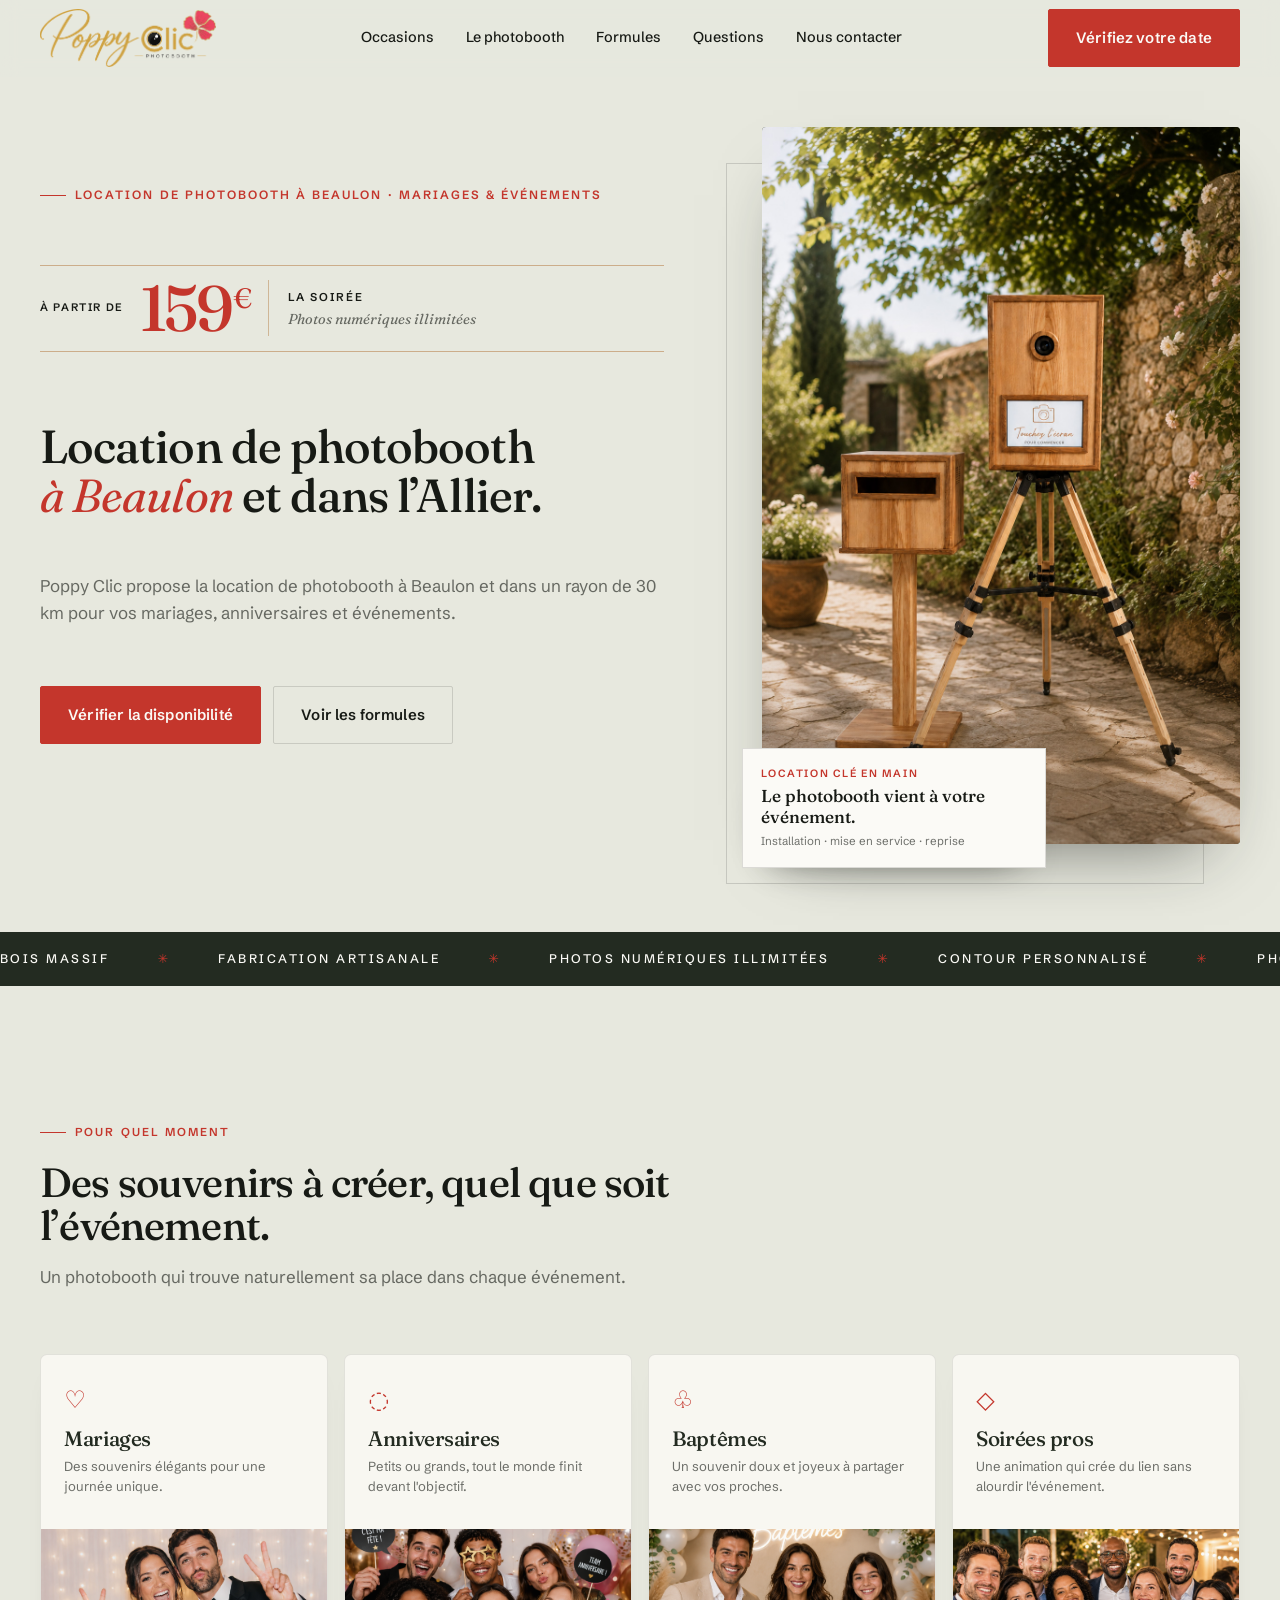
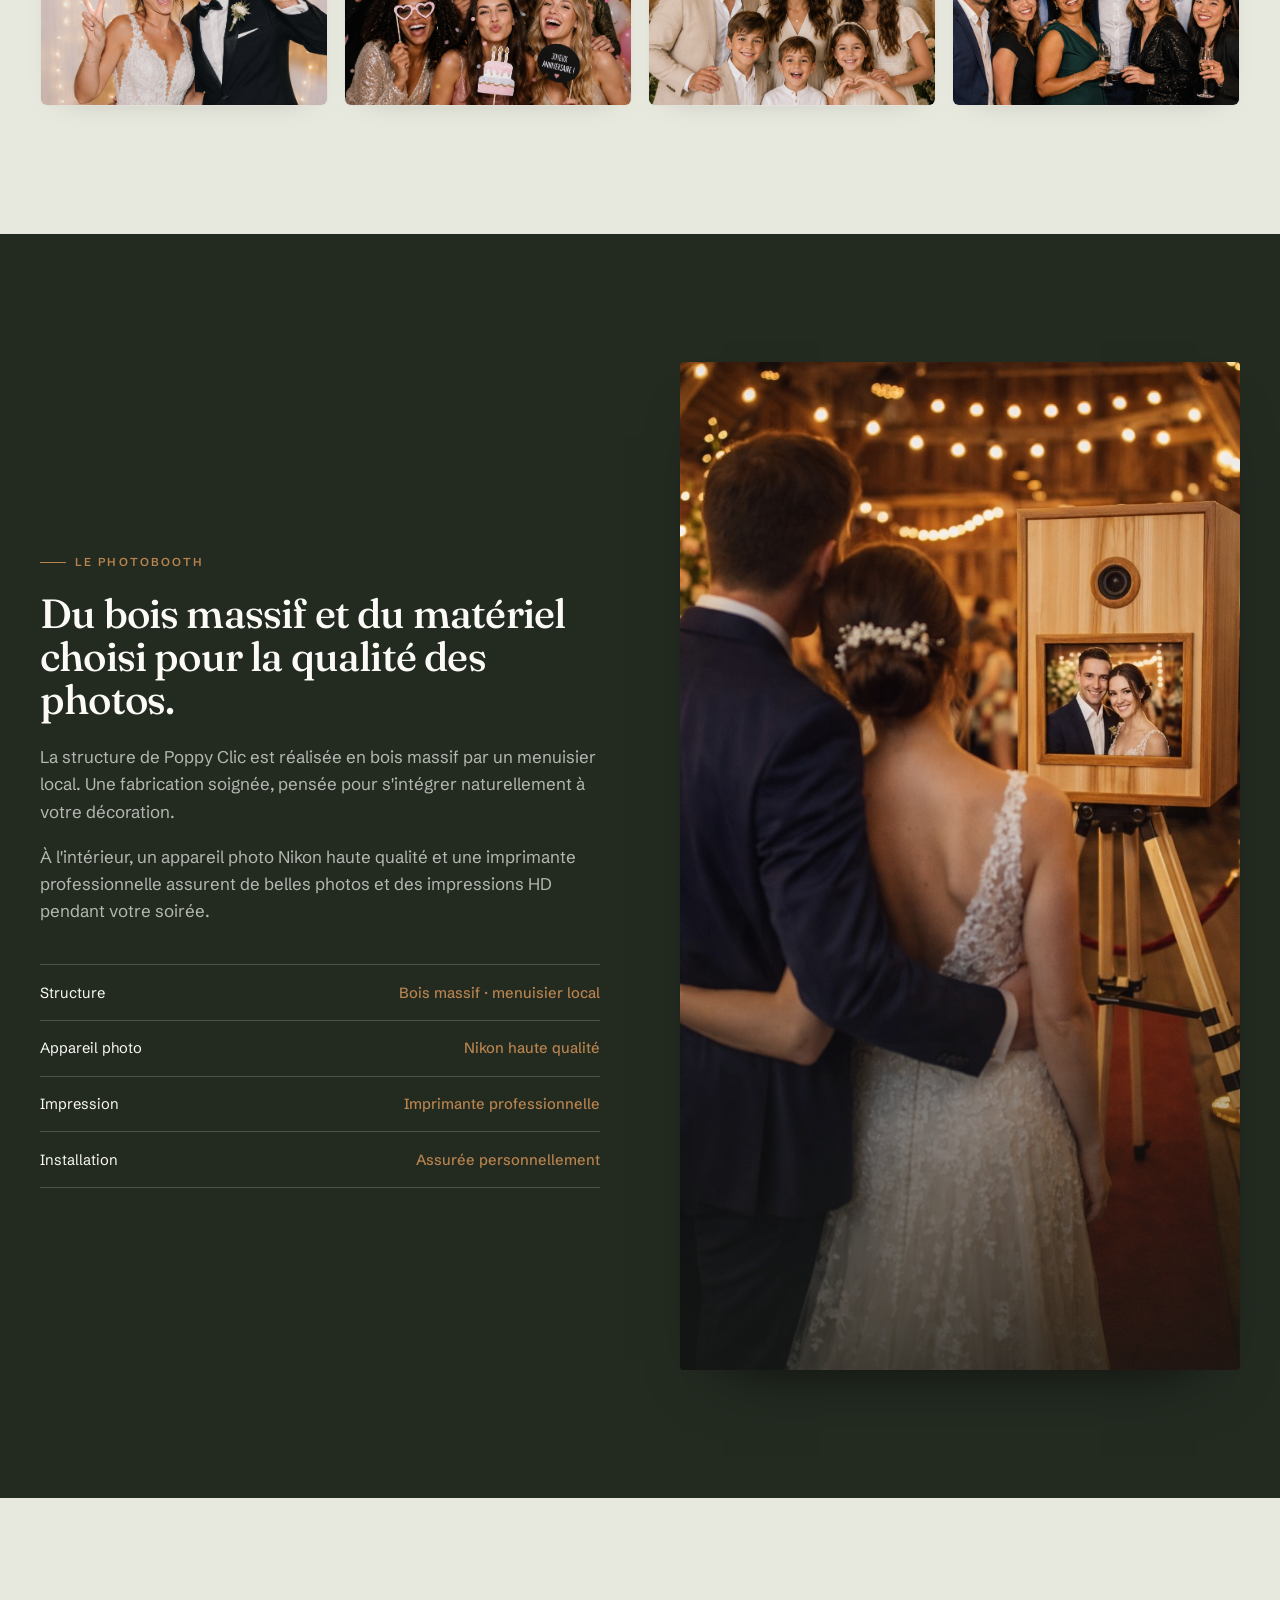
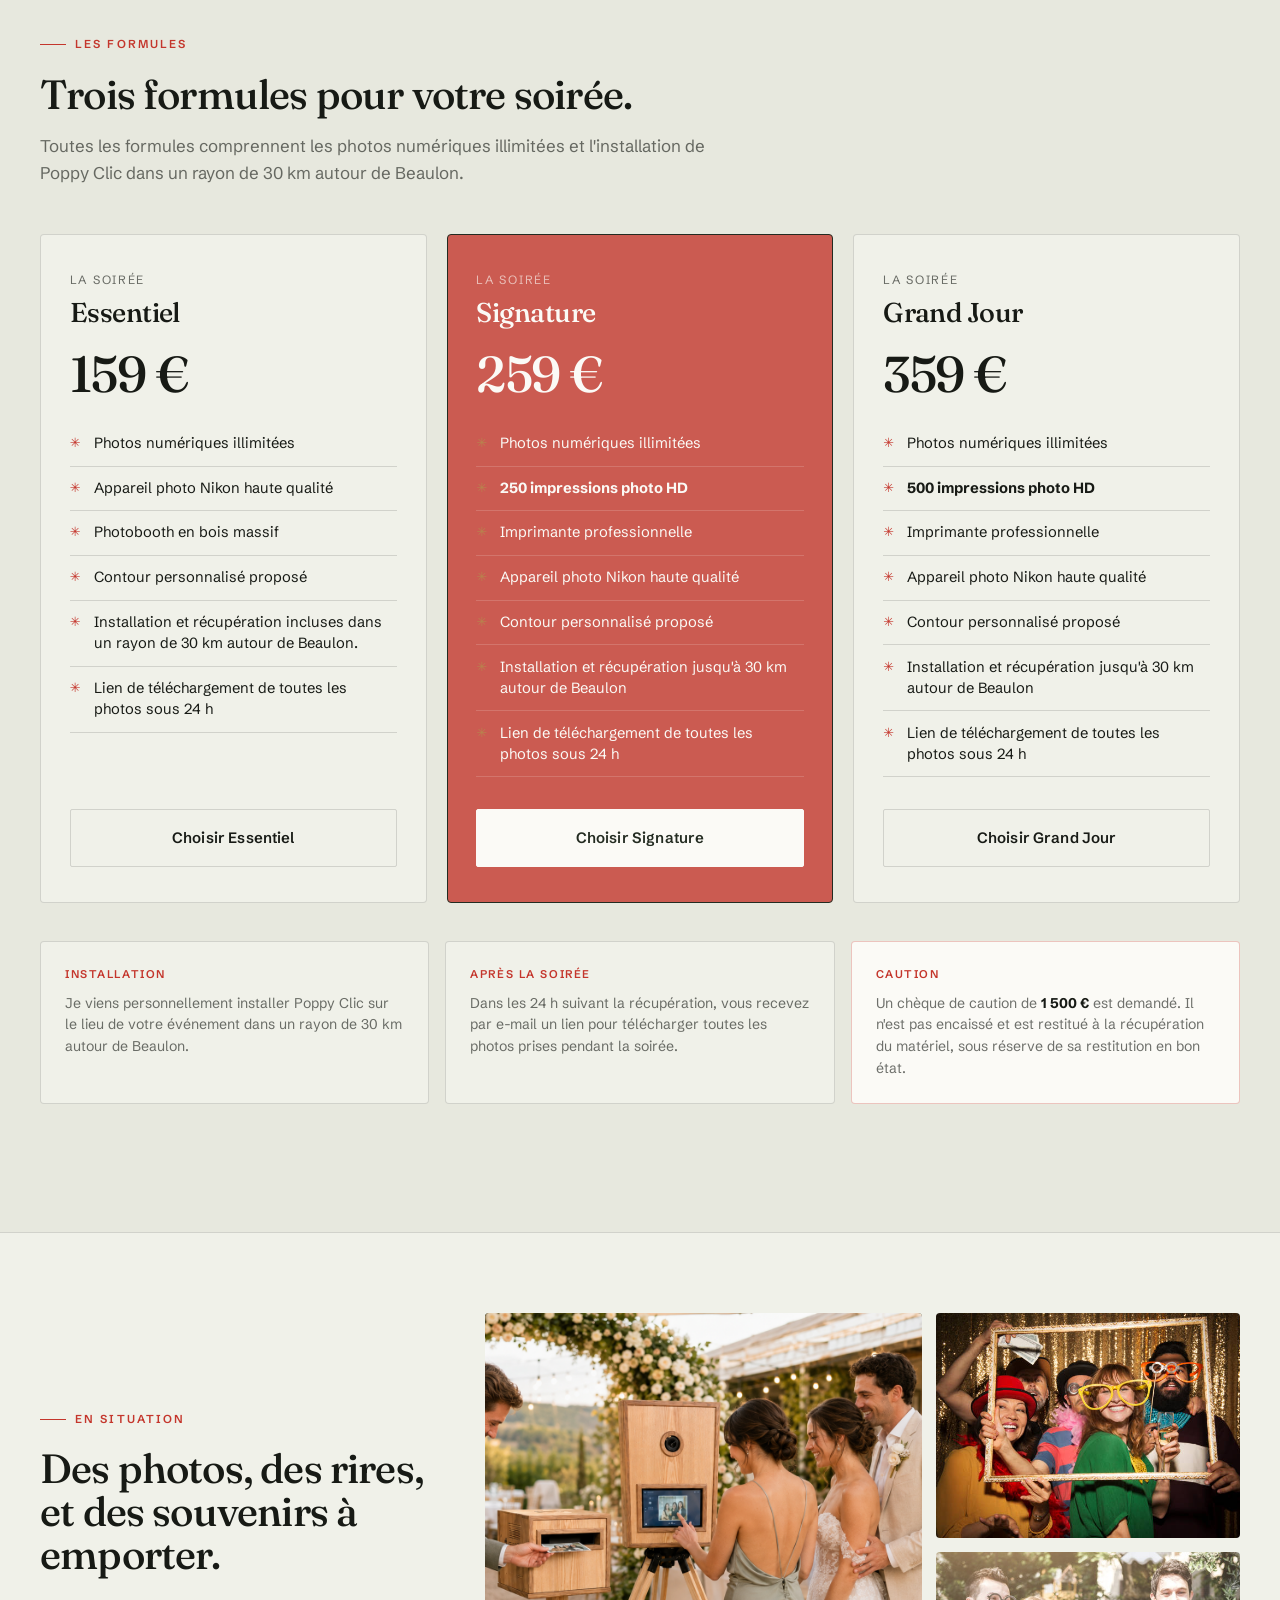
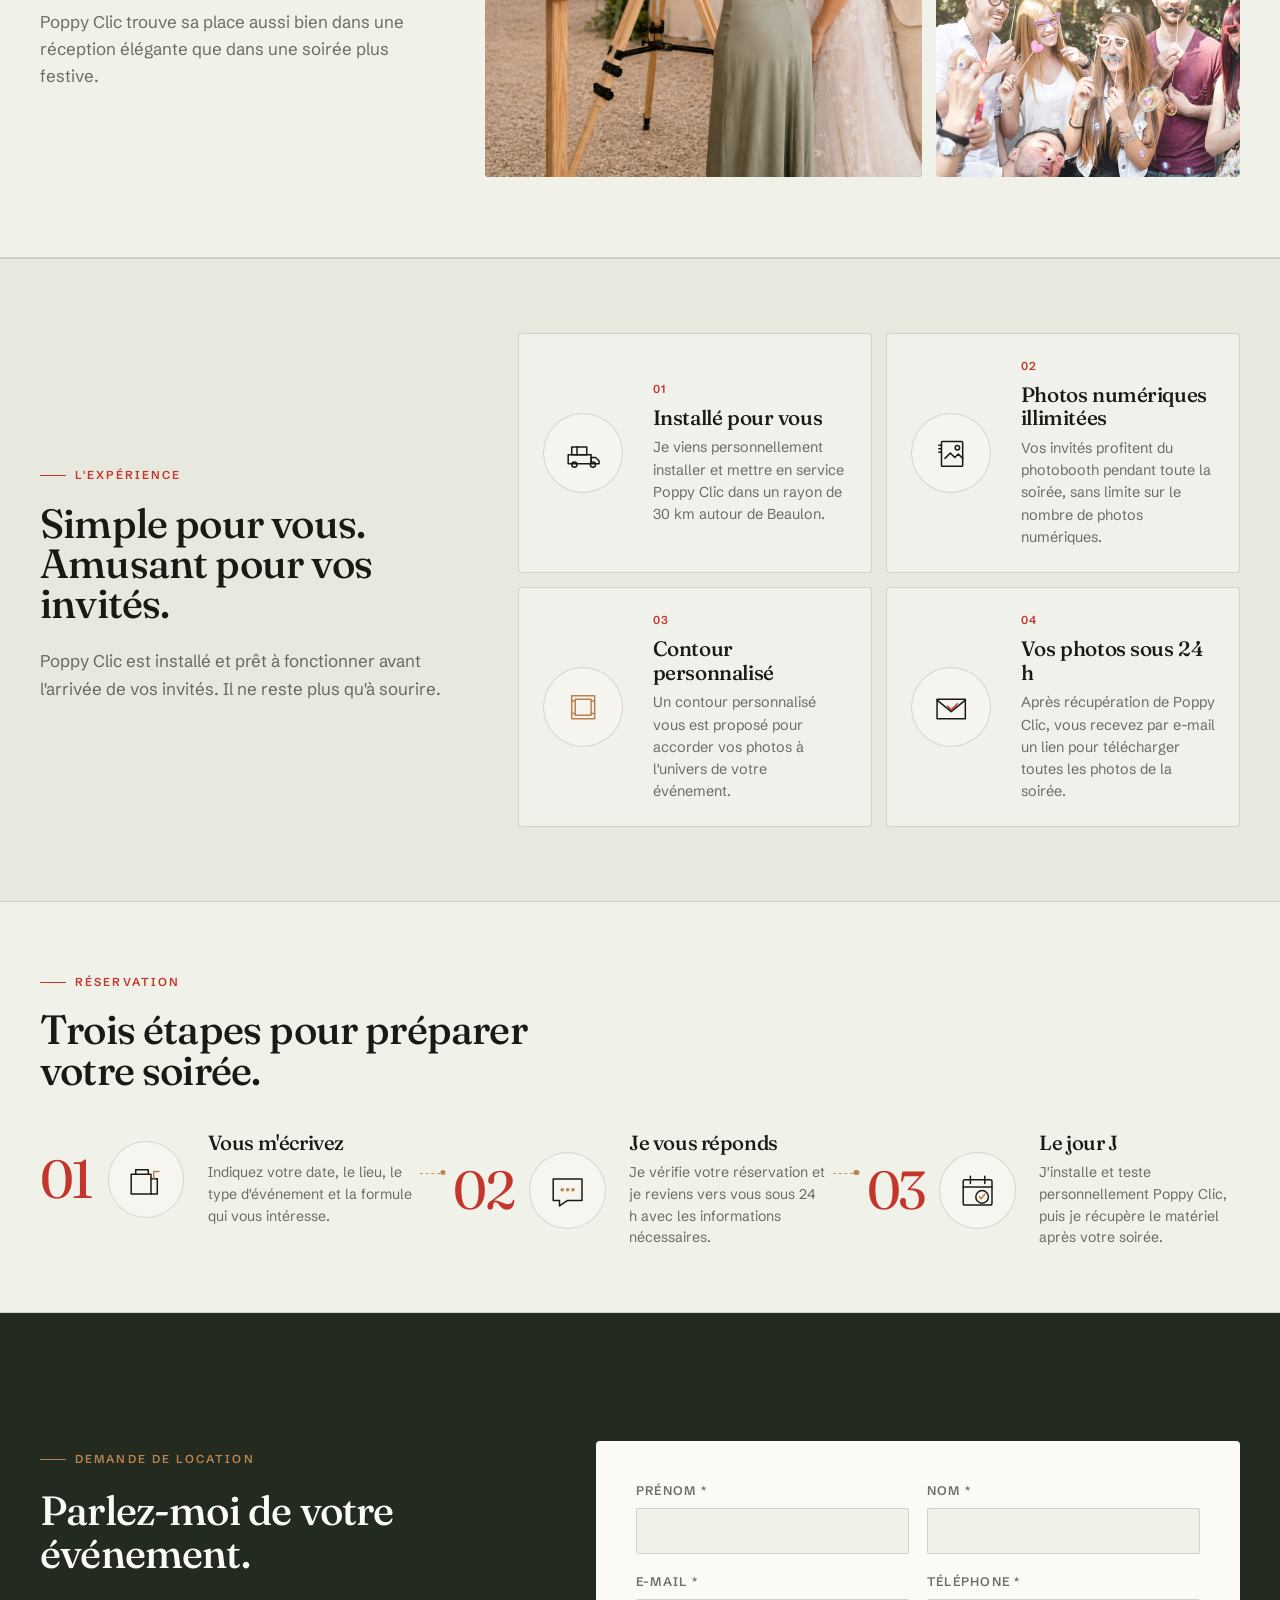
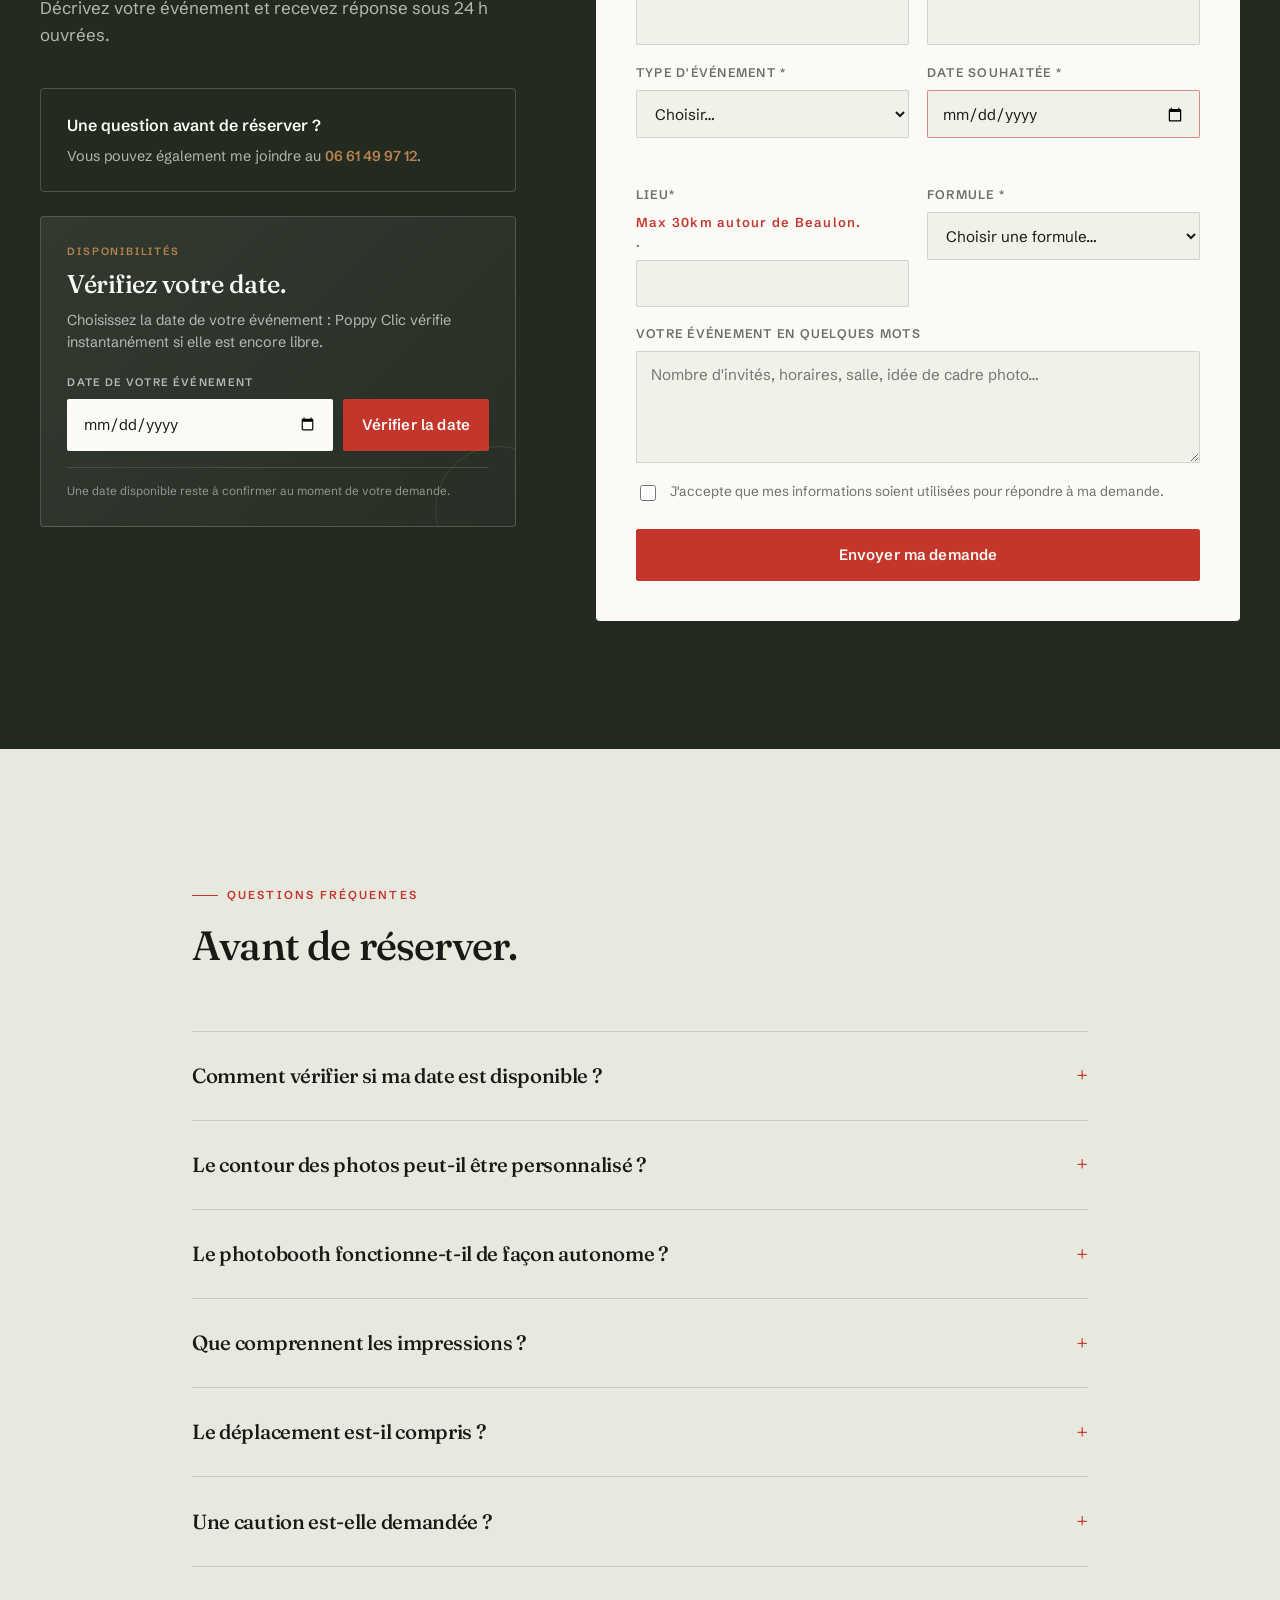
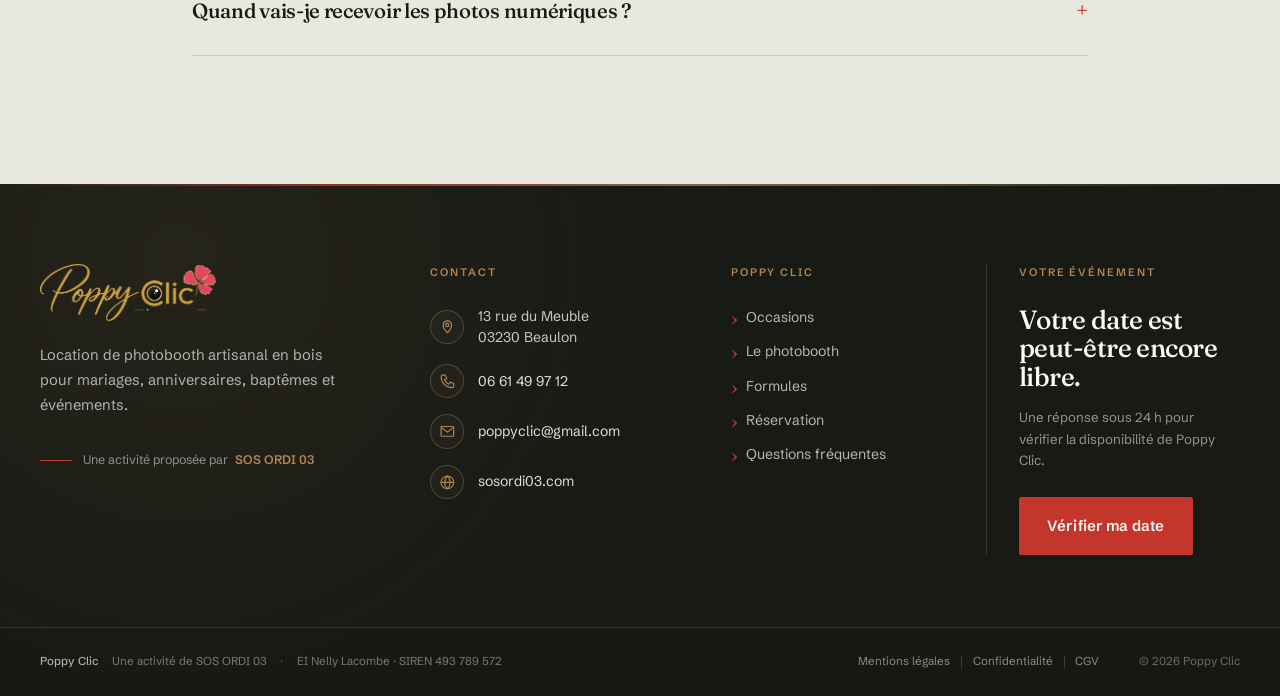
==== commit 30d2c84b: "Update index.html" ====
--- a/index.html
+++ b/index.html
@@ -572,7 +572,7 @@
           <div class="reservation_step-content">
             <h3>Je vous réponds</h3>
             <p>
-              Je vérifie la disponibilité et je reviens vers vous
+              Je vérifie votre réservation et je reviens vers vous
               sous 24 h avec les informations nécessaires.
             </p>
           </div>
@@ -613,7 +613,7 @@
         <span class="eyebrow is-light">Demande de location</span>
         <h2 class="heading-style-h2 contact_title">Parlez-moi de votre événement.</h2>
         <p class="text-size-large text-color-muted">
-          Décrivez votre événement et recevez un devis clair sous 24 h ouvrées.
+          Décrivez votre événement et recevez réponse sous 24 h ouvrées.
         </p>
         <div class="contact_reassurance">
           <strong>Une question avant de réserver ?</strong>
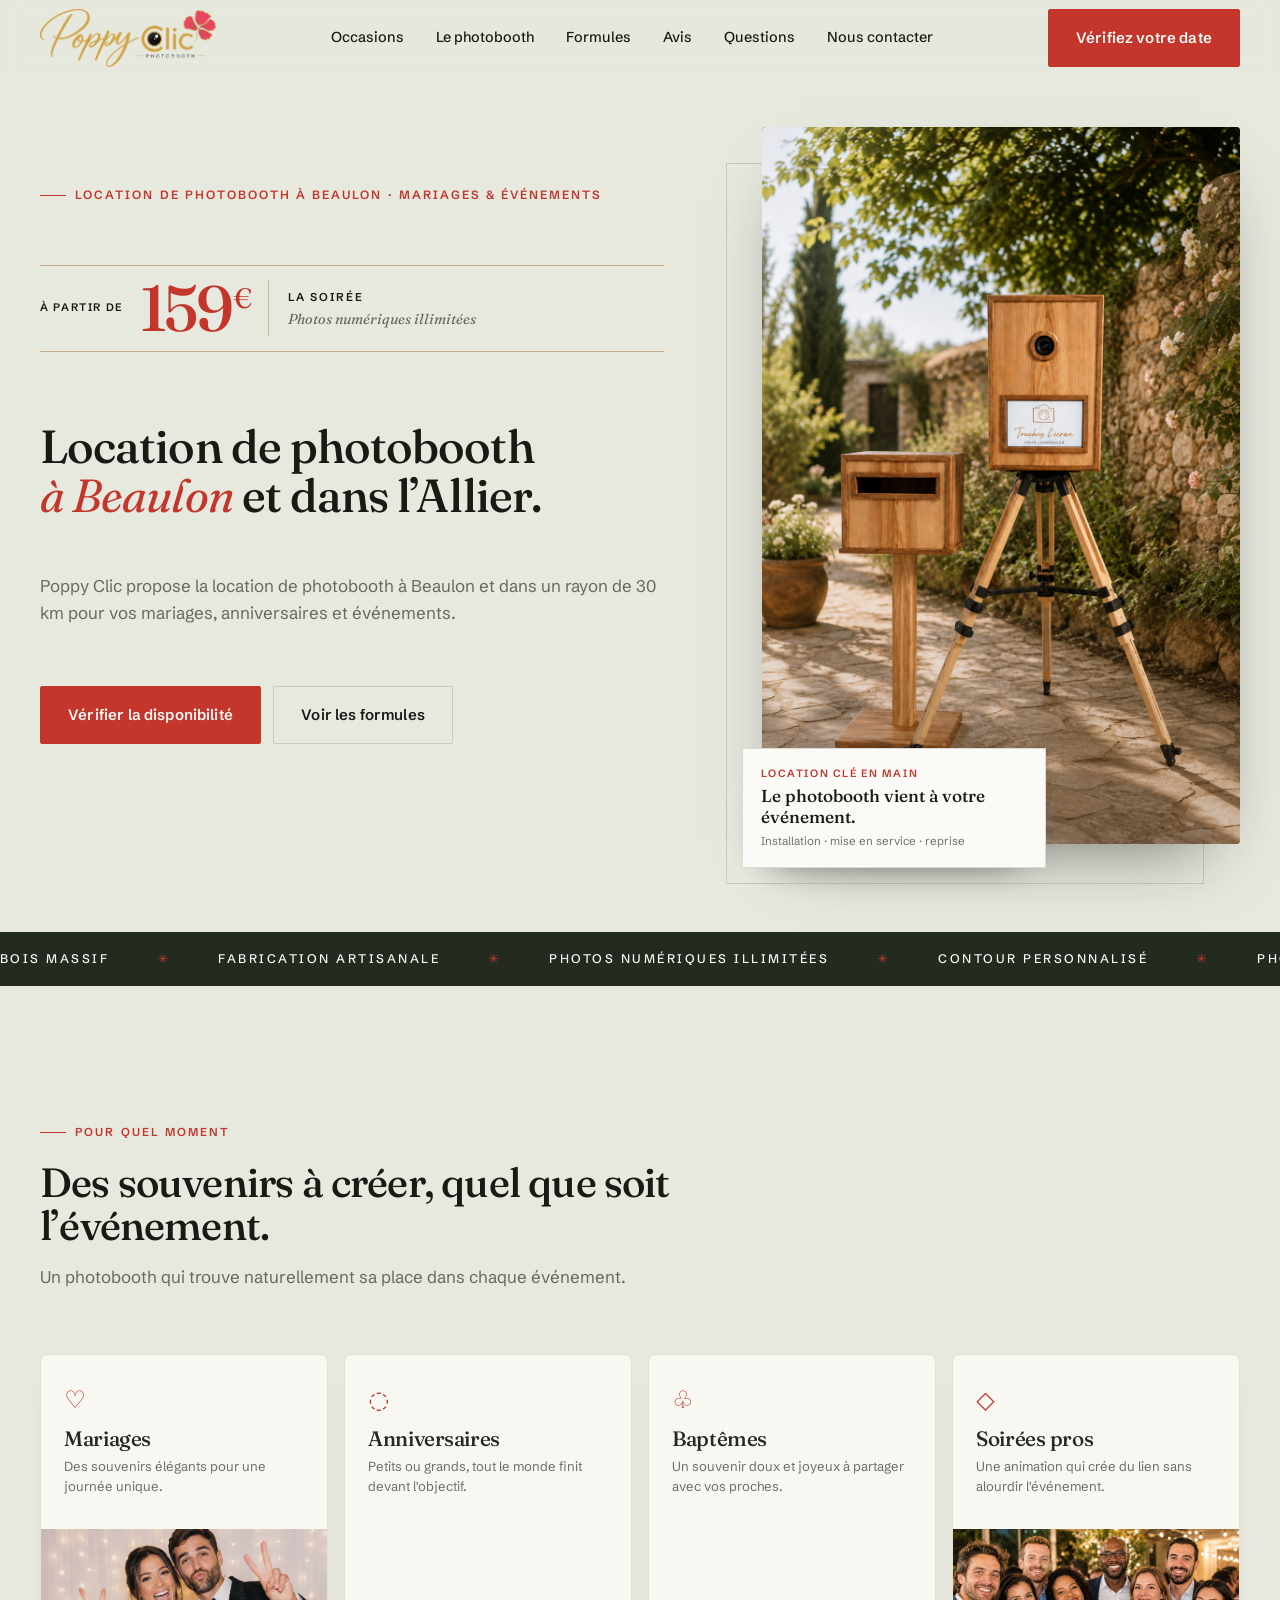
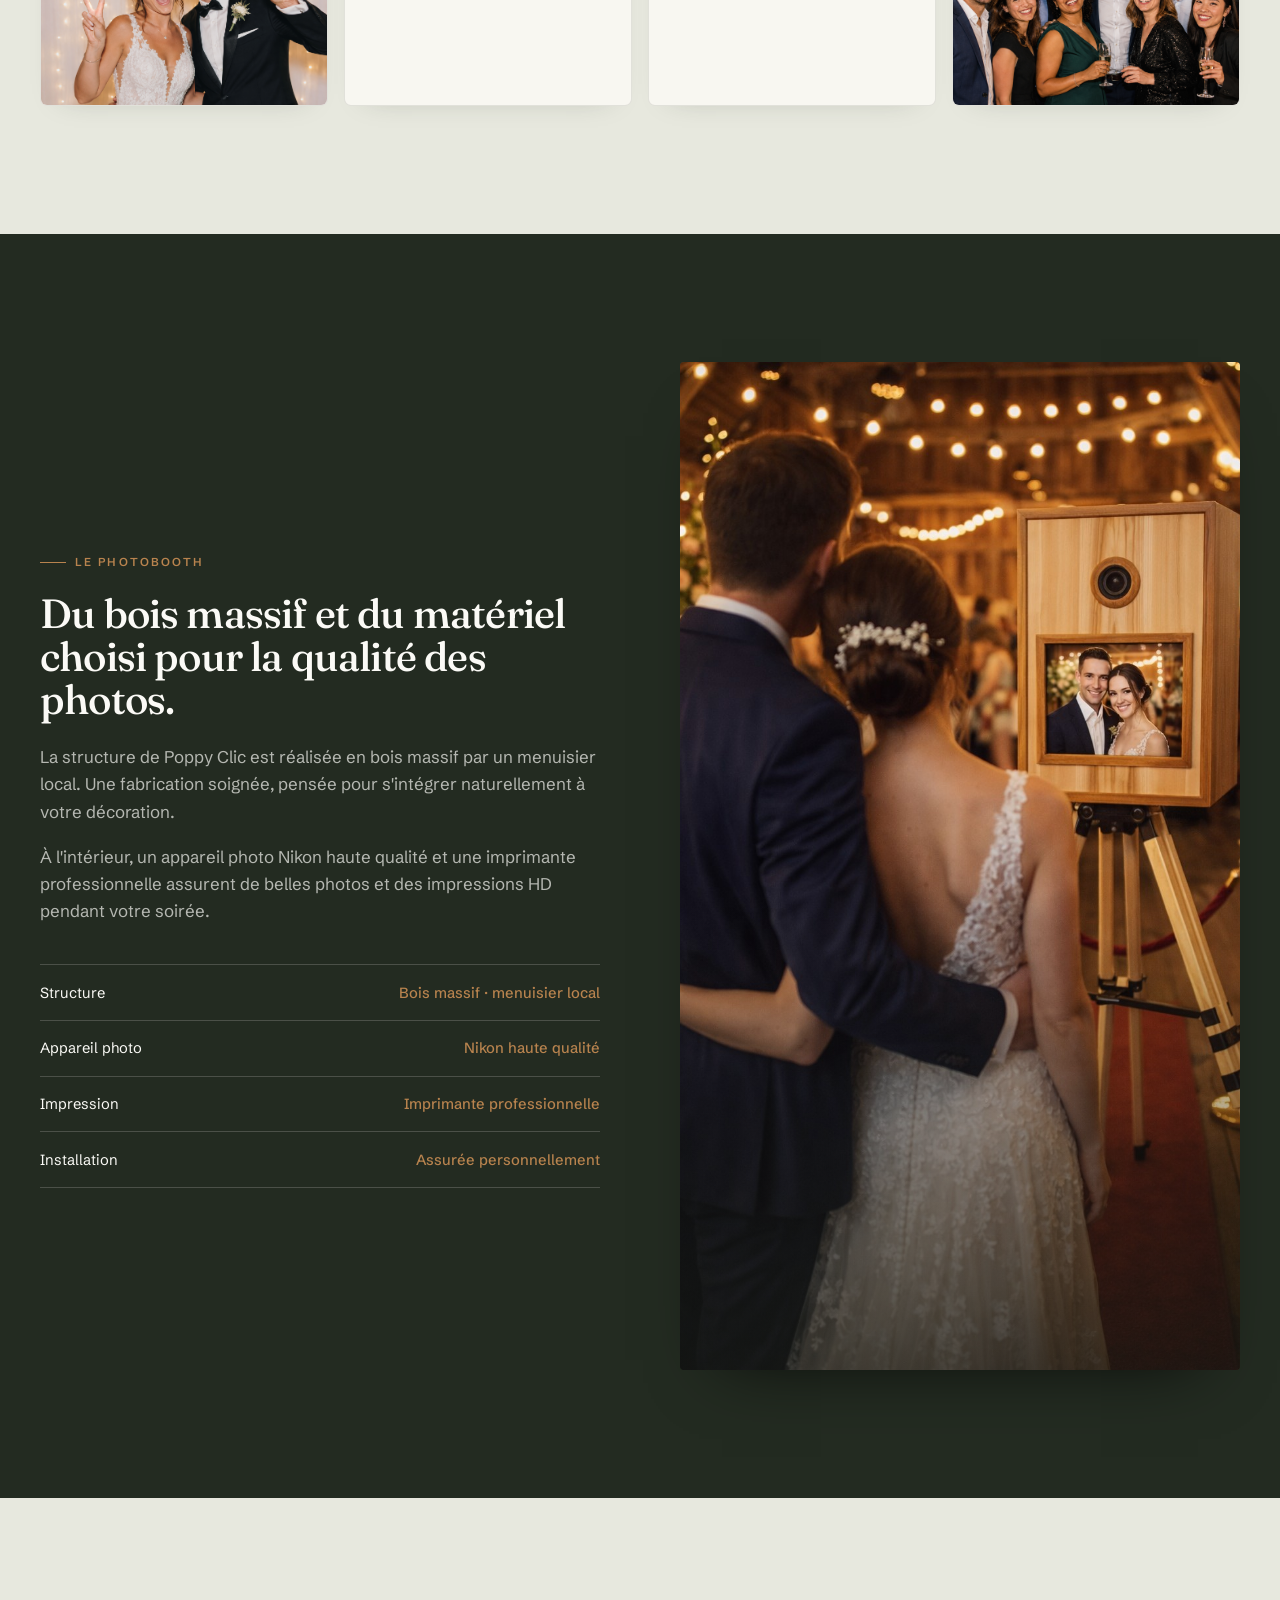
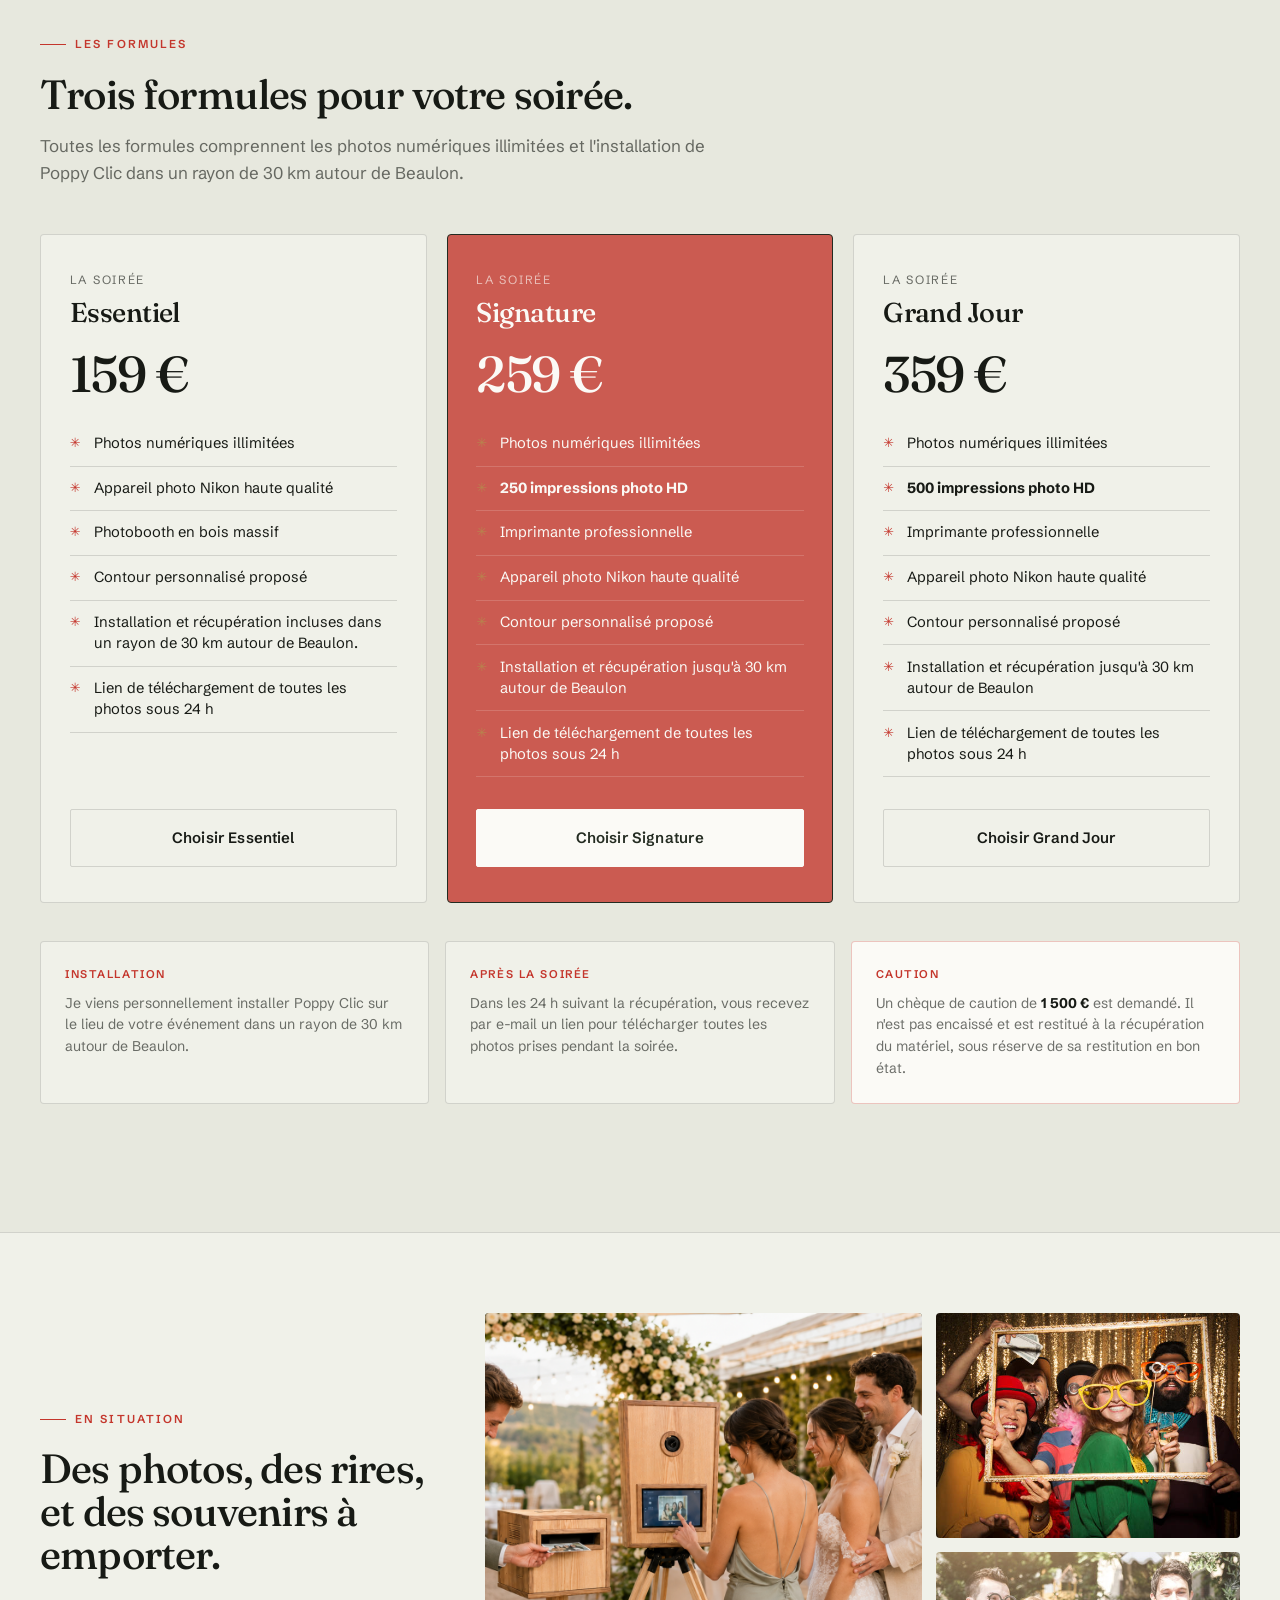
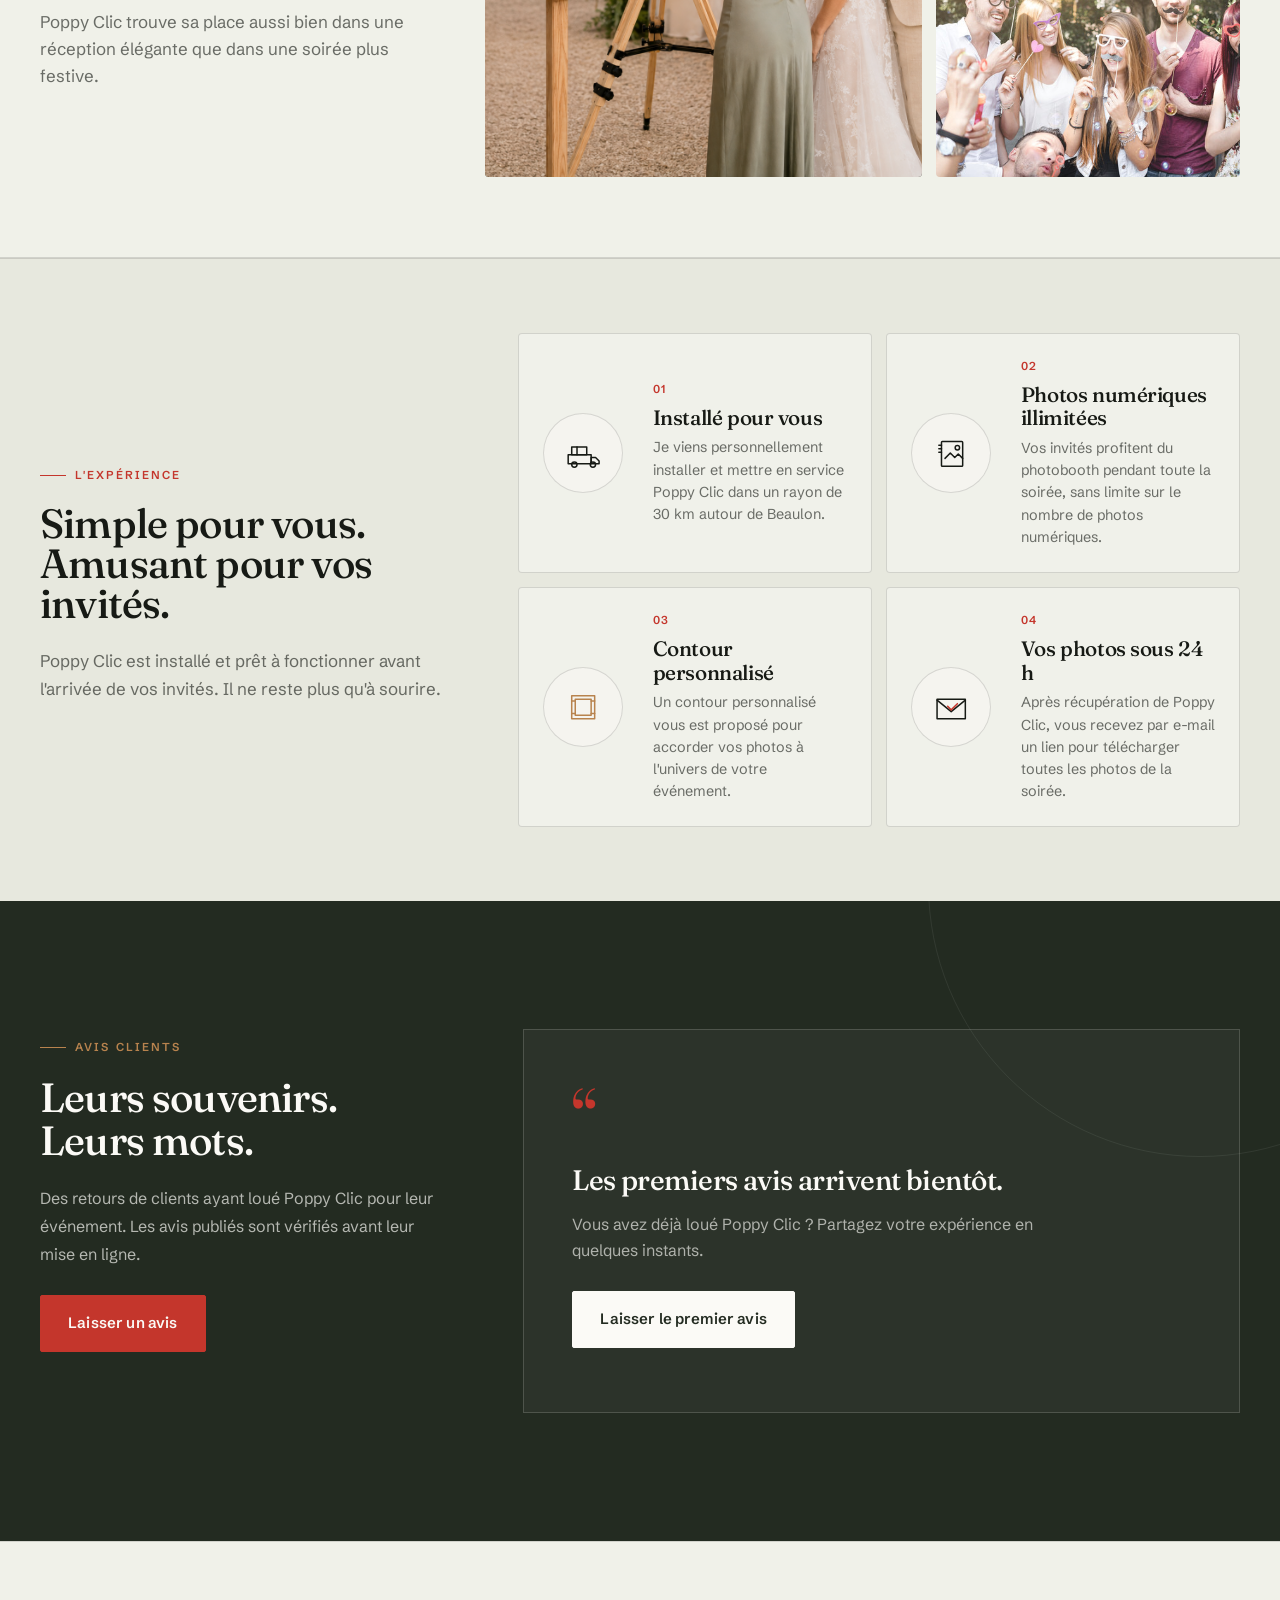
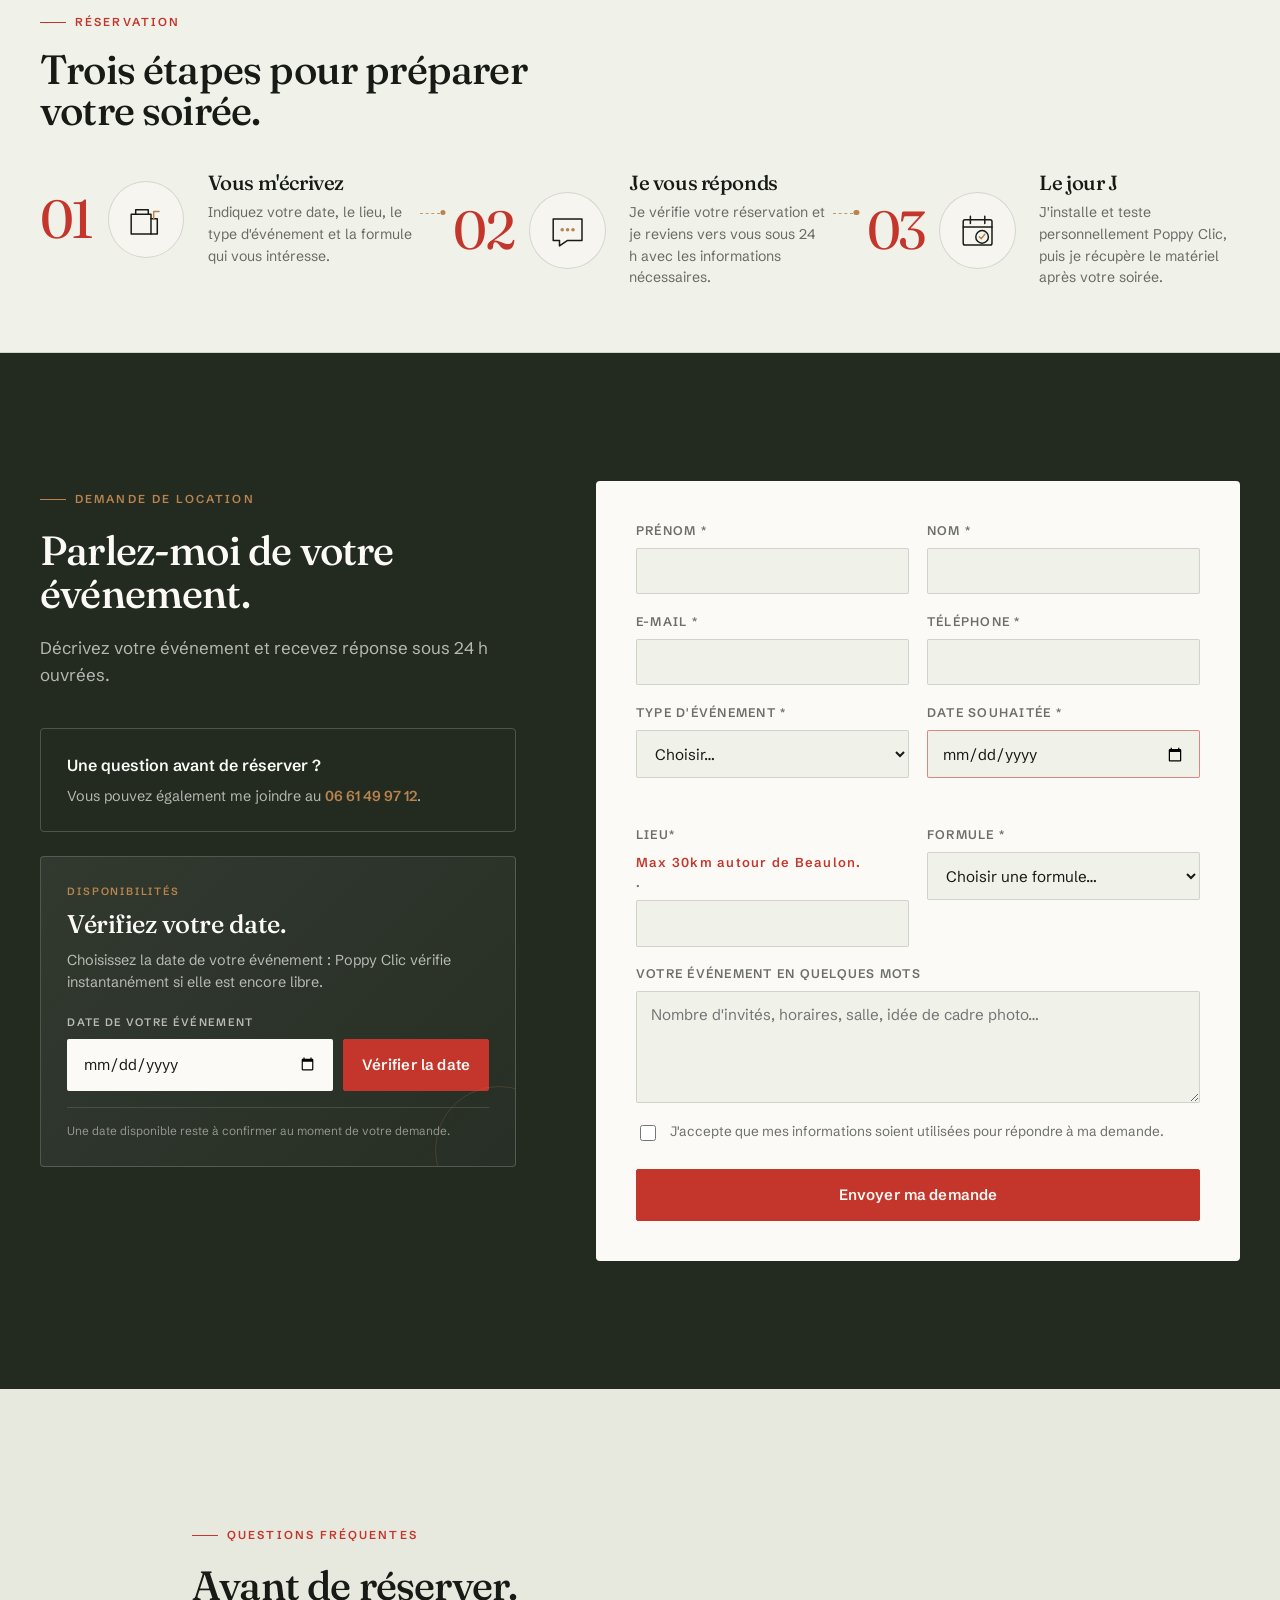
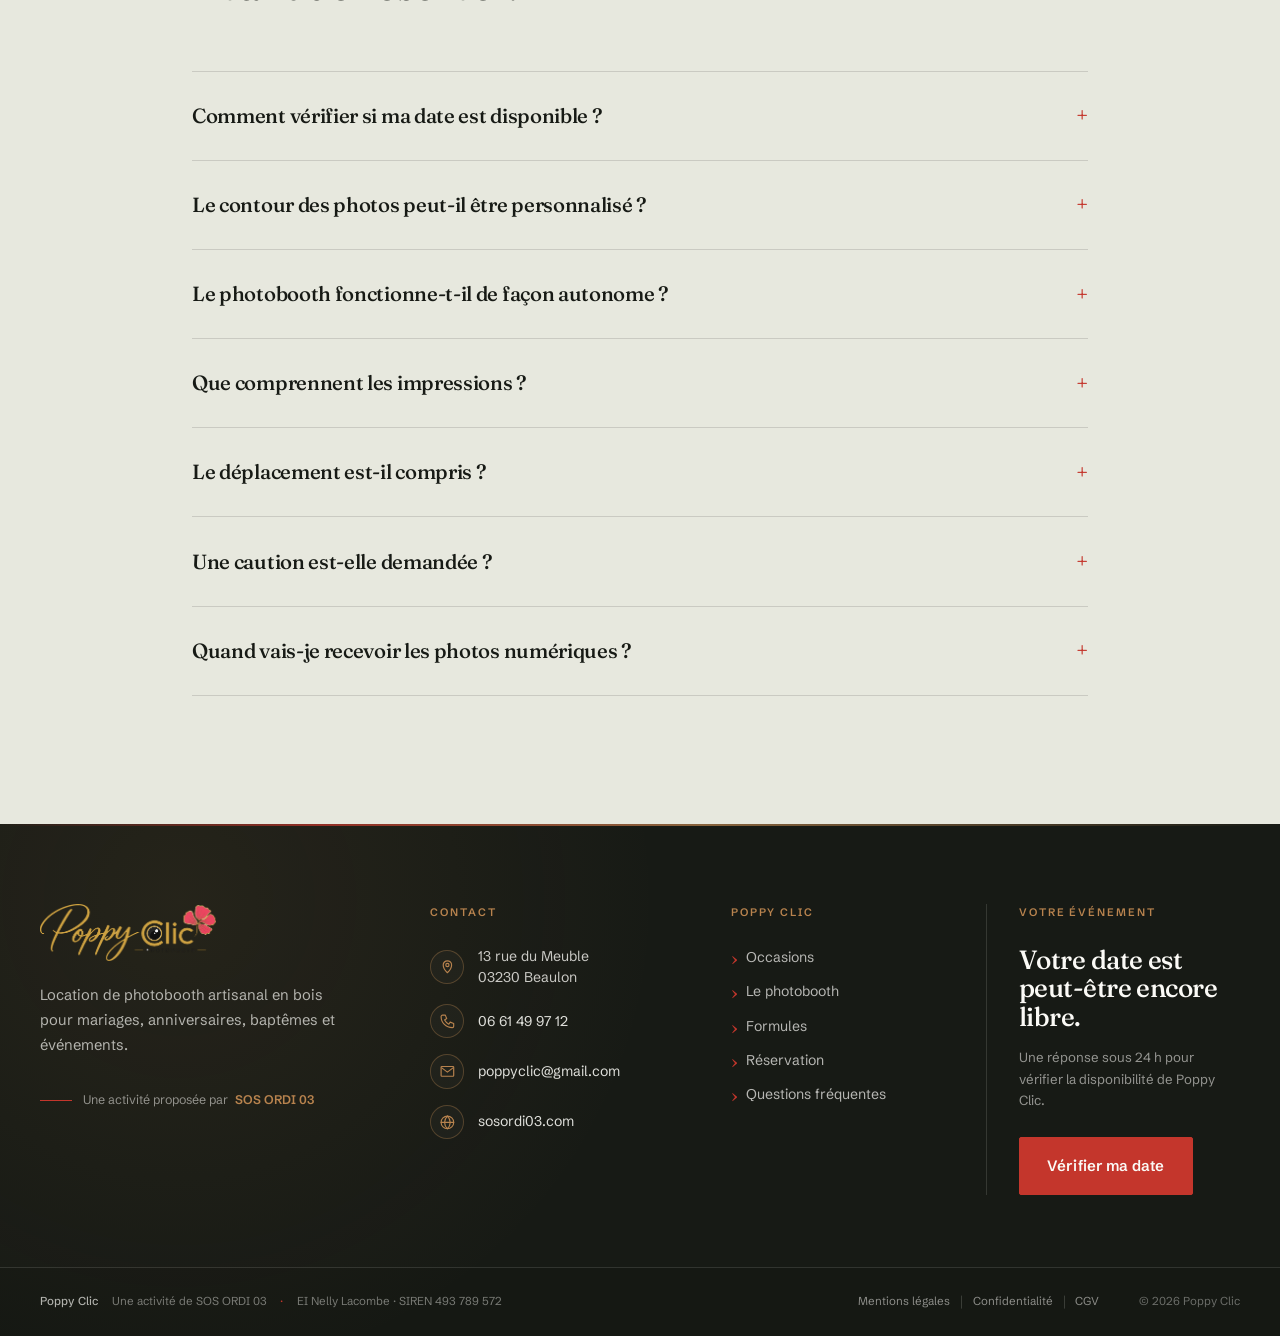
==== commit 0d5f8c69: "Update index.html" ====
--- a/index.html
+++ b/index.html
@@ -72,6 +72,7 @@
         <a href="#occasions" class="navbar_link">Occasions</a>
         <a href="#artisan" class="navbar_link">Le photobooth</a>
         <a href="#tarifs" class="navbar_link">Formules</a>
+        <a href="#avis" class="navbar_link">Avis</a>
         <a href="#faq" class="navbar_link">Questions</a>
         <a href="#reservation" class="navbar_link">Nous contacter</a>
       </nav>
@@ -98,8 +99,9 @@
         <a href="#occasions"><span>01</span><strong>Occasions</strong></a>
         <a href="#artisan"><span>02</span><strong>Le photobooth</strong></a>
         <a href="#tarifs"><span>03</span><strong>Formules</strong></a>
-        <a href="#faq"><span>04</span><strong>Questions</strong></a>
-        <a href="#reservation"><span>04</span><strong>Nous contacter</strong></a>
+        <a href="#avis"><span>04</span><strong>Avis clients</strong></a>
+        <a href="#faq"><span>05</span><strong>Questions</strong></a>
+        <a href="#reservation"><span>06</span><strong>Nous contacter</strong></a>
       </div>
     </div>
   </nav>
@@ -518,6 +520,66 @@
         </article>
 
       </div>
+    </div>
+  </div>
+</section>
+
+
+<!-- AVIS CLIENTS -->
+<section class="section_reviews" id="avis" aria-labelledby="reviews-title">
+  <div class="padding-global">
+    <div class="container-large padding-section-large reviews_layout">
+
+      <div class="reviews_intro" data-reveal>
+        <span class="eyebrow is-light">Avis clients</span>
+
+        <h2 class="heading-style-h2 reviews_title" id="reviews-title">
+          Leurs souvenirs.<br>
+          Leurs mots.
+        </h2>
+
+        <p class="reviews_intro-text">
+          Des retours de clients ayant loué Poppy Clic pour leur événement.
+          Les avis publiés sont vérifiés avant leur mise en ligne.
+        </p>
+
+        <div class="reviews_average" id="reviews-average" hidden>
+          <div class="reviews_average-stars" id="reviews-average-stars" aria-hidden="true"></div>
+          <div>
+            <strong id="reviews-average-value"></strong>
+            <span id="reviews-average-count"></span>
+          </div>
+        </div>
+
+        <a class="button reviews_cta" href="avis.html">Laisser un avis</a>
+      </div>
+
+      <div class="reviews_panel" data-reveal>
+        <div class="reviews_empty" id="reviews-empty">
+          <span class="reviews_quote-mark" aria-hidden="true">“</span>
+          <h3>Les premiers avis arrivent bientôt.</h3>
+          <p>
+            Vous avez déjà loué Poppy Clic ? Partagez votre expérience en quelques instants.
+          </p>
+          <a class="button is-light" href="avis.html">Laisser le premier avis</a>
+        </div>
+
+        <div class="reviews_carousel" id="reviews-carousel" hidden>
+          <div class="reviews_viewport">
+            <div class="reviews_track" id="reviews-track"></div>
+          </div>
+
+          <div class="reviews_controls">
+            <div class="reviews_arrows">
+              <button class="reviews_arrow" id="reviews-prev" type="button" aria-label="Avis précédent">←</button>
+              <button class="reviews_arrow" id="reviews-next" type="button" aria-label="Avis suivant">→</button>
+            </div>
+
+            <div class="reviews_dots" id="reviews-dots" aria-label="Navigation des avis"></div>
+          </div>
+        </div>
+      </div>
+
     </div>
   </div>
 </section>
@@ -1316,5 +1378,212 @@
   if (rgpd) rgpd.checked = true;
 }
 </script>
+
+<script>
+(() => {
+  const emptyState = document.getElementById('reviews-empty');
+  const carousel = document.getElementById('reviews-carousel');
+  const track = document.getElementById('reviews-track');
+  const prevButton = document.getElementById('reviews-prev');
+  const nextButton = document.getElementById('reviews-next');
+  const dotsWrap = document.getElementById('reviews-dots');
+  const average = document.getElementById('reviews-average');
+  const averageStars = document.getElementById('reviews-average-stars');
+  const averageValue = document.getElementById('reviews-average-value');
+  const averageCount = document.getElementById('reviews-average-count');
+
+  if (!emptyState || !carousel || !track) return;
+
+  const clampNote = note => Math.max(1, Math.min(5, Number(note) || 5));
+  const starString = note => {
+    const rounded = Math.round(clampNote(note));
+    return '★'.repeat(rounded) + '☆'.repeat(5 - rounded);
+  };
+
+  let reviews = [];
+  let index = 0;
+  let timer = null;
+
+  const cardsPerView = () => window.matchMedia('(max-width: 760px)').matches ? 1 : 2;
+  const maxIndex = () => Math.max(0, reviews.length - cardsPerView());
+
+  const buildCard = review => {
+    const article = document.createElement('article');
+    article.className = 'review_card';
+
+    const head = document.createElement('div');
+    head.className = 'review_card-head';
+
+    const stars = document.createElement('div');
+    stars.className = 'review_card-stars';
+    stars.setAttribute('aria-label', `${clampNote(review.note)} étoiles sur 5`);
+    stars.textContent = starString(review.note);
+
+    const quote = document.createElement('span');
+    quote.className = 'review_card-quote';
+    quote.setAttribute('aria-hidden', 'true');
+    quote.textContent = '“';
+
+    head.append(stars, quote);
+
+    const text = document.createElement('p');
+    text.className = 'review_card-text';
+    text.textContent = review.texte || '';
+
+    const footer = document.createElement('footer');
+    footer.className = 'review_card-footer';
+
+    const identity = document.createElement('div');
+    const name = document.createElement('strong');
+    const initiale = (review.initiale || '').trim();
+    name.textContent = [review.prenom || 'Client', initiale].filter(Boolean).join(' ');
+
+    const meta = document.createElement('span');
+    meta.textContent = [review.evenement, review.date].filter(Boolean).join(' · ');
+
+    identity.append(name, meta);
+
+    const badge = document.createElement('span');
+    badge.className = 'review_verified';
+    badge.textContent = 'Avis vérifié';
+
+    footer.append(identity, badge);
+    article.append(head, text, footer);
+
+    return article;
+  };
+
+  const createDots = () => {
+    dotsWrap.replaceChildren();
+    const count = maxIndex() + 1;
+
+    if (count <= 1) {
+      dotsWrap.hidden = true;
+      return;
+    }
+
+    dotsWrap.hidden = false;
+
+    for (let i = 0; i < count; i++) {
+      const dot = document.createElement('button');
+      dot.type = 'button';
+      dot.className = 'reviews_dot';
+      dot.setAttribute('aria-label', `Afficher les avis à partir de la position ${i + 1}`);
+      dot.addEventListener('click', () => {
+        index = i;
+        update();
+        restartAutoplay();
+      });
+      dotsWrap.appendChild(dot);
+    }
+  };
+
+  const update = () => {
+    index = Math.min(index, maxIndex());
+
+    const perView = cardsPerView();
+    const percentage = 100 / perView;
+    const gap = 16;
+    track.style.transform = `translateX(calc(-${index * percentage}% - ${index * gap / perView}px))`;
+
+    prevButton.disabled = index <= 0;
+    nextButton.disabled = index >= maxIndex();
+
+    [...dotsWrap.children].forEach((dot, i) => {
+      dot.classList.toggle('is-active', i === index);
+      dot.setAttribute('aria-current', i === index ? 'true' : 'false');
+    });
+  };
+
+  const stopAutoplay = () => {
+    if (timer) clearInterval(timer);
+    timer = null;
+  };
+
+  const startAutoplay = () => {
+    stopAutoplay();
+
+    if (reviews.length <= cardsPerView()) return;
+    if (window.matchMedia('(prefers-reduced-motion: reduce)').matches) return;
+
+    timer = setInterval(() => {
+      index = index >= maxIndex() ? 0 : index + 1;
+      update();
+    }, 6500);
+  };
+
+  const restartAutoplay = () => {
+    stopAutoplay();
+    startAutoplay();
+  };
+
+  prevButton.addEventListener('click', () => {
+    index = Math.max(0, index - 1);
+    update();
+    restartAutoplay();
+  });
+
+  nextButton.addEventListener('click', () => {
+    index = Math.min(maxIndex(), index + 1);
+    update();
+    restartAutoplay();
+  });
+
+  carousel.addEventListener('mouseenter', stopAutoplay);
+  carousel.addEventListener('mouseleave', startAutoplay);
+  carousel.addEventListener('focusin', stopAutoplay);
+  carousel.addEventListener('focusout', startAutoplay);
+
+  window.addEventListener('resize', () => {
+    createDots();
+    update();
+    restartAutoplay();
+  });
+
+  fetch('avis.json', { cache: 'no-store' })
+    .then(response => {
+      if (!response.ok) throw new Error('avis.json introuvable');
+      return response.json();
+    })
+    .then(data => {
+      reviews = Array.isArray(data)
+        ? data.filter(review =>
+            review &&
+            typeof review.texte === 'string' &&
+            review.texte.trim() &&
+            Number(review.note) >= 1 &&
+            Number(review.note) <= 5
+          )
+        : [];
+
+      if (!reviews.length) {
+        emptyState.hidden = false;
+        carousel.hidden = true;
+        average.hidden = true;
+        return;
+      }
+
+      track.replaceChildren(...reviews.map(buildCard));
+      emptyState.hidden = true;
+      carousel.hidden = false;
+
+      const moyenne = reviews.reduce((sum, review) => sum + clampNote(review.note), 0) / reviews.length;
+      averageStars.textContent = starString(moyenne);
+      averageValue.textContent = `${moyenne.toFixed(1).replace('.', ',')} / 5`;
+      averageCount.textContent = `${reviews.length} avis publié${reviews.length > 1 ? 's' : ''}`;
+      average.hidden = false;
+
+      createDots();
+      update();
+      startAutoplay();
+    })
+    .catch(() => {
+      emptyState.hidden = false;
+      carousel.hidden = true;
+      average.hidden = true;
+    });
+})();
+</script>
+
 </body>
 </html>
--- a/style.css
+++ b/style.css
@@ -2701,3 +2701,322 @@
   color: #c4362c;
    text-transform: none;
 }
+
+/* ============================================================
+   AVIS CLIENTS — accueil
+   ============================================================ */
+.section_reviews{
+  position:relative;
+  overflow:hidden;
+  background:var(--forest);
+  color:var(--chalk);
+}
+
+.section_reviews::after{
+  content:"";
+  position:absolute;
+  width:34rem;
+  height:34rem;
+  border:1px solid rgba(251,250,246,.07);
+  border-radius:50%;
+  top:-18rem;
+  right:-12rem;
+  pointer-events:none;
+}
+
+.reviews_layout{
+  position:relative;
+  z-index:1;
+  display:grid;
+  grid-template-columns:minmax(17rem,.72fr) minmax(0,1.28fr);
+  gap:5rem;
+  align-items:start;
+}
+
+.reviews_intro{
+  position:sticky;
+  top:7rem;
+}
+
+.reviews_intro .eyebrow{
+  color:var(--wood);
+}
+
+.reviews_intro .eyebrow::before{
+  background:var(--wood);
+}
+
+.reviews_title{
+  margin-top:1.2rem;
+  color:var(--chalk);
+}
+
+.reviews_intro-text{
+  max-width:31rem;
+  margin-top:1.4rem;
+  color:rgba(251,250,246,.68);
+  line-height:1.75;
+}
+
+.reviews_average{
+  display:flex;
+  align-items:center;
+  gap:1rem;
+  margin-top:2rem;
+  padding:1rem 0;
+  border-top:1px solid rgba(251,250,246,.16);
+  border-bottom:1px solid rgba(251,250,246,.16);
+}
+
+.reviews_average[hidden]{
+  display:none;
+}
+
+.reviews_average-stars{
+  color:#E6B84A;
+  letter-spacing:.12em;
+  white-space:nowrap;
+}
+
+.reviews_average strong{
+  display:block;
+  font-family:var(--font-display);
+  font-size:1.15rem;
+  font-weight:500;
+}
+
+.reviews_average span{
+  display:block;
+  margin-top:.15rem;
+  color:rgba(251,250,246,.56);
+  font-size:.78rem;
+}
+
+.reviews_cta{
+  margin-top:1.7rem;
+}
+
+.reviews_panel{
+  min-width:0;
+}
+
+.reviews_empty{
+  min-height:24rem;
+  padding:3rem;
+  border:1px solid rgba(251,250,246,.16);
+  background:rgba(251,250,246,.04);
+  display:flex;
+  flex-direction:column;
+  align-items:flex-start;
+  justify-content:center;
+}
+
+.reviews_empty[hidden]{
+  display:none;
+}
+
+.reviews_quote-mark{
+  margin-bottom:1rem;
+  font-family:var(--font-display);
+  font-size:5rem;
+  line-height:.7;
+  color:var(--poppy);
+}
+
+.reviews_empty h3{
+  color:var(--chalk);
+  font-size:clamp(1.45rem,2.2vw,2rem);
+}
+
+.reviews_empty p{
+  max-width:33rem;
+  margin:1rem 0 1.7rem;
+  color:rgba(251,250,246,.64);
+}
+
+.reviews_carousel[hidden]{
+  display:none;
+}
+
+.reviews_viewport{
+  overflow:hidden;
+}
+
+.reviews_track{
+  display:flex;
+  gap:1rem;
+  transition:transform .65s var(--ease-out);
+  will-change:transform;
+}
+
+.review_card{
+  flex:0 0 calc((100% - 1rem) / 2);
+  min-width:0;
+  min-height:22rem;
+  display:flex;
+  flex-direction:column;
+  padding:2rem;
+  background:var(--chalk);
+  color:var(--ink);
+  border-top:3px solid var(--poppy);
+}
+
+.review_card-head{
+  display:flex;
+  align-items:flex-start;
+  justify-content:space-between;
+  gap:1rem;
+}
+
+.review_card-stars{
+  color:#D6A63C;
+  letter-spacing:.14em;
+  font-size:.86rem;
+}
+
+.review_card-quote{
+  font-family:var(--font-display);
+  font-size:3.5rem;
+  line-height:.65;
+  color:rgba(196,54,44,.18);
+}
+
+.review_card-text{
+  flex:1;
+  margin:1.6rem 0 2rem;
+  font-family:var(--font-display);
+  font-size:1.12rem;
+  line-height:1.62;
+}
+
+.review_card-footer{
+  display:flex;
+  align-items:flex-end;
+  justify-content:space-between;
+  gap:1rem;
+  padding-top:1.2rem;
+  border-top:1px solid var(--line);
+}
+
+.review_card-footer strong{
+  display:block;
+  font-size:.9rem;
+  font-weight:600;
+}
+
+.review_card-footer span{
+  display:block;
+  margin-top:.2rem;
+  color:var(--ink-60);
+  font-size:.76rem;
+}
+
+.review_verified{
+  flex:0 0 auto;
+  padding:.32rem .5rem;
+  border:1px solid var(--line);
+  color:var(--ink-60)!important;
+  text-transform:uppercase;
+  letter-spacing:.08em;
+  font-size:.6rem!important;
+}
+
+.reviews_controls{
+  display:flex;
+  align-items:center;
+  justify-content:space-between;
+  gap:1.5rem;
+  margin-top:1.2rem;
+}
+
+.reviews_arrows{
+  display:flex;
+  gap:.6rem;
+}
+
+.reviews_arrow{
+  width:2.7rem;
+  height:2.7rem;
+  border:1px solid rgba(251,250,246,.28);
+  border-radius:0;
+  background:transparent;
+  color:var(--chalk);
+  font:inherit;
+  cursor:pointer;
+  transition:background .25s var(--ease),border-color .25s var(--ease),opacity .25s var(--ease);
+}
+
+.reviews_arrow:hover:not(:disabled){
+  background:var(--poppy);
+  border-color:var(--poppy);
+}
+
+.reviews_arrow:disabled{
+  opacity:.32;
+  cursor:default;
+}
+
+.reviews_dots{
+  display:flex;
+  flex-wrap:wrap;
+  justify-content:flex-end;
+  gap:.45rem;
+}
+
+.reviews_dots[hidden]{
+  display:none;
+}
+
+.reviews_dot{
+  width:.5rem;
+  height:.5rem;
+  padding:0;
+  border:0;
+  border-radius:50%;
+  background:rgba(251,250,246,.28);
+  cursor:pointer;
+}
+
+.reviews_dot.is-active{
+  background:var(--poppy);
+}
+
+@media (max-width:991px){
+  .reviews_layout{
+    grid-template-columns:1fr;
+    gap:3rem;
+  }
+
+  .reviews_intro{
+    position:static;
+  }
+}
+
+@media (max-width:760px){
+  .review_card{
+    flex-basis:100%;
+    min-height:19rem;
+    padding:1.6rem;
+  }
+
+  .reviews_empty{
+    min-height:19rem;
+    padding:2rem;
+  }
+
+  .review_card-footer{
+    align-items:flex-start;
+    flex-direction:column;
+  }
+
+  .reviews_controls{
+    align-items:flex-start;
+  }
+}
+
+@media (prefers-reduced-motion:reduce){
+  .reviews_track{
+    transition:none!important;
+  }
+}
+
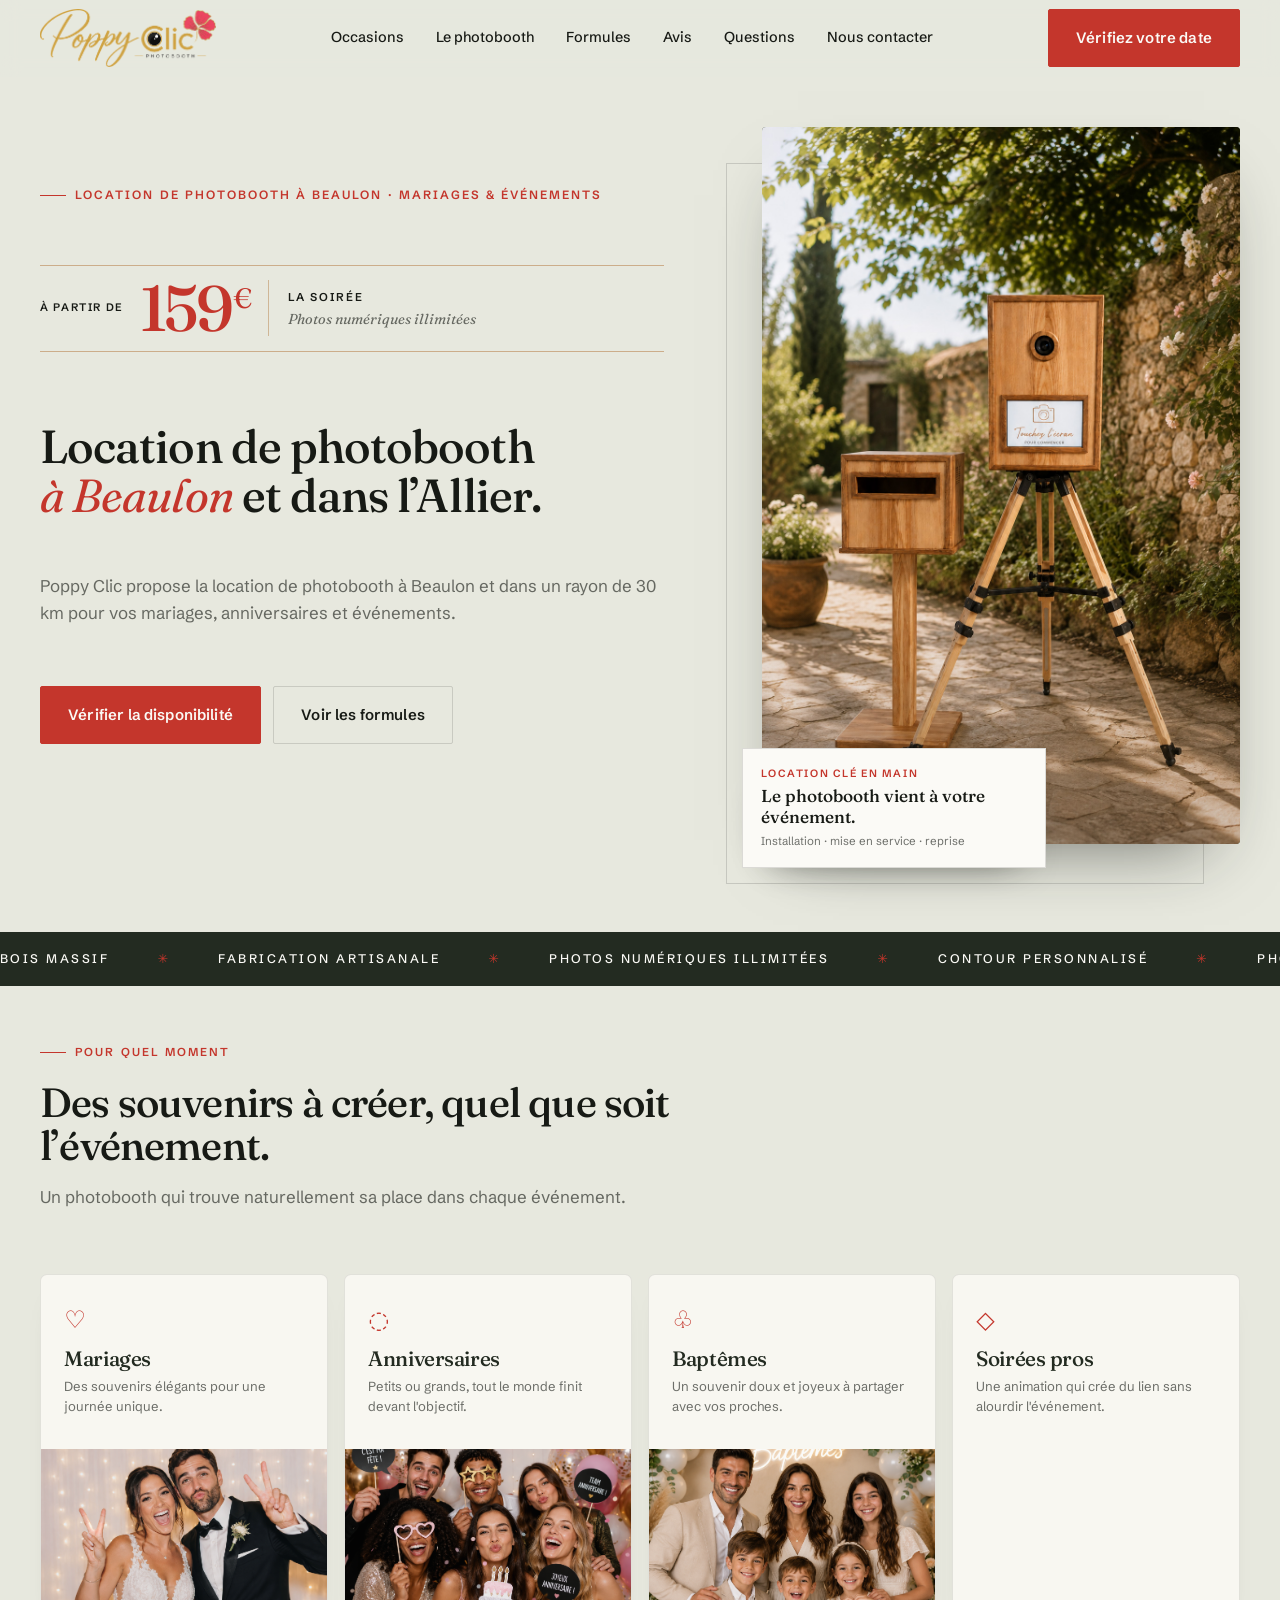
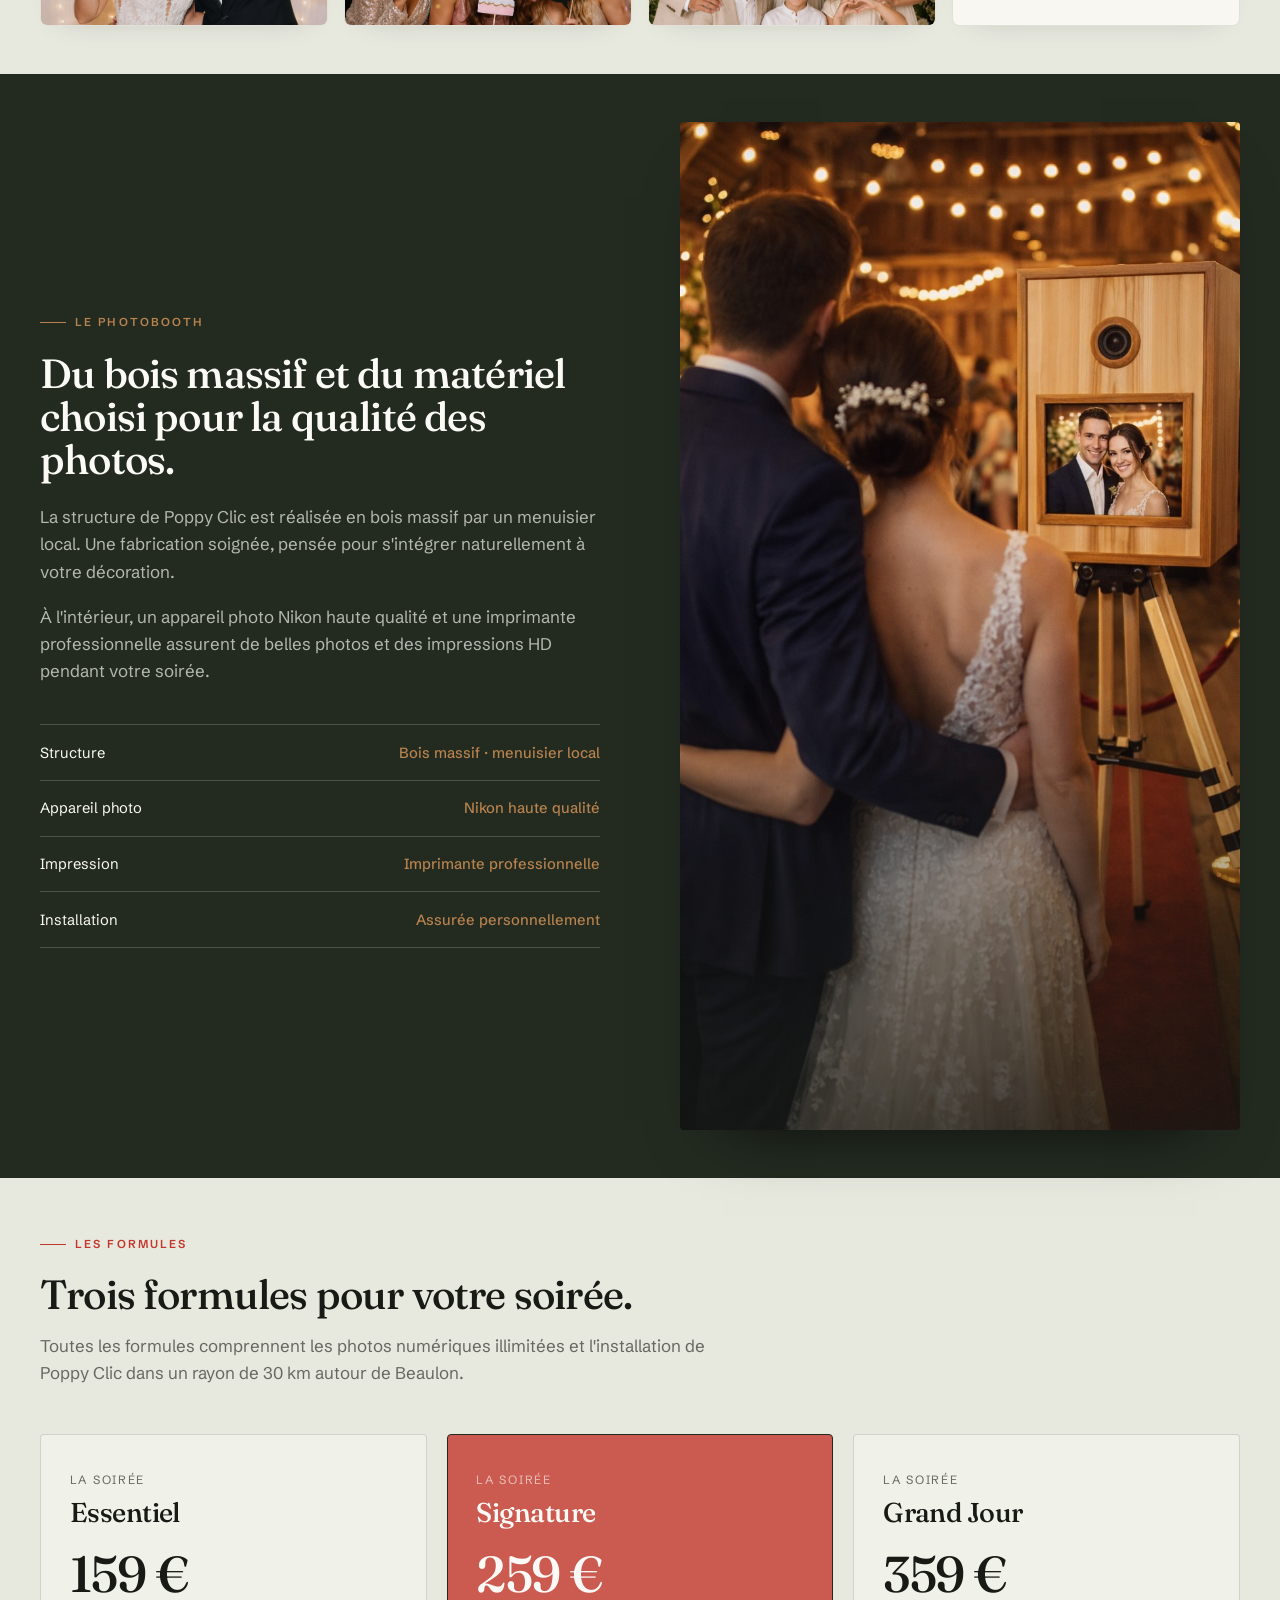
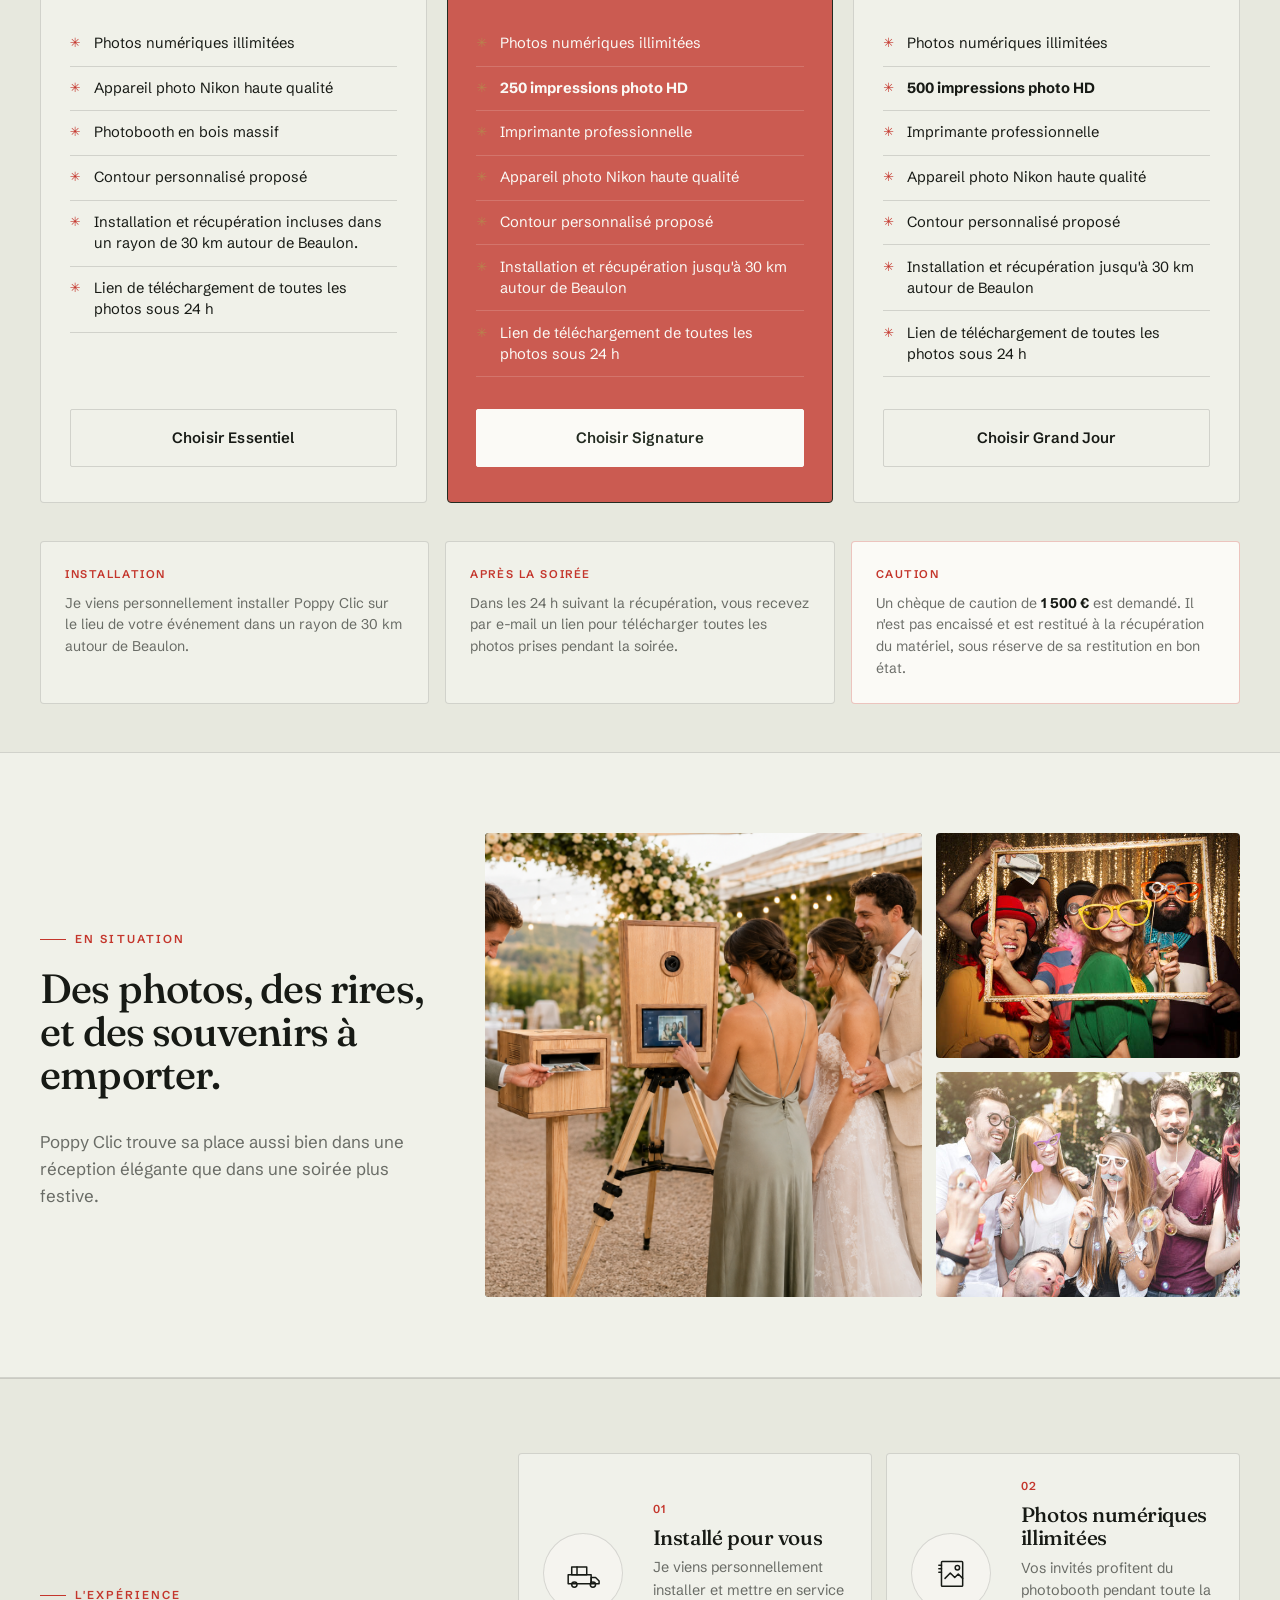
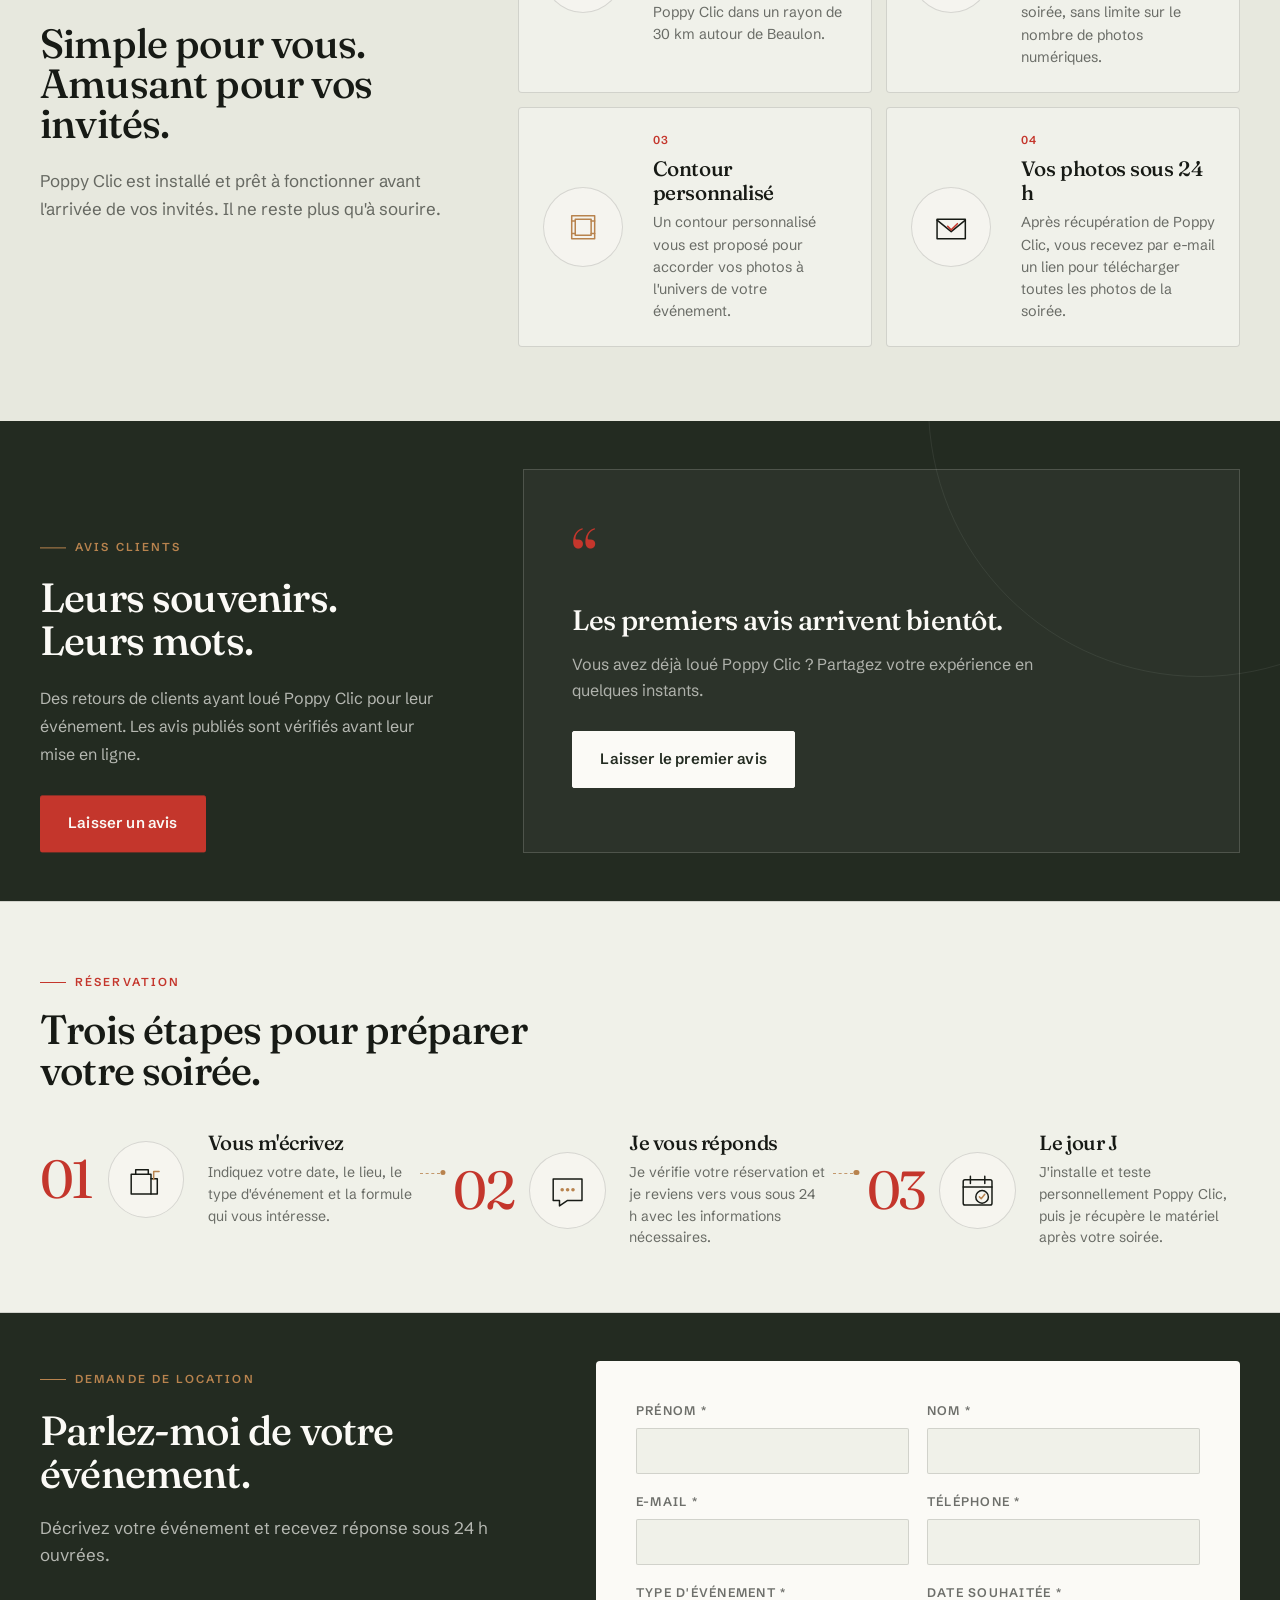
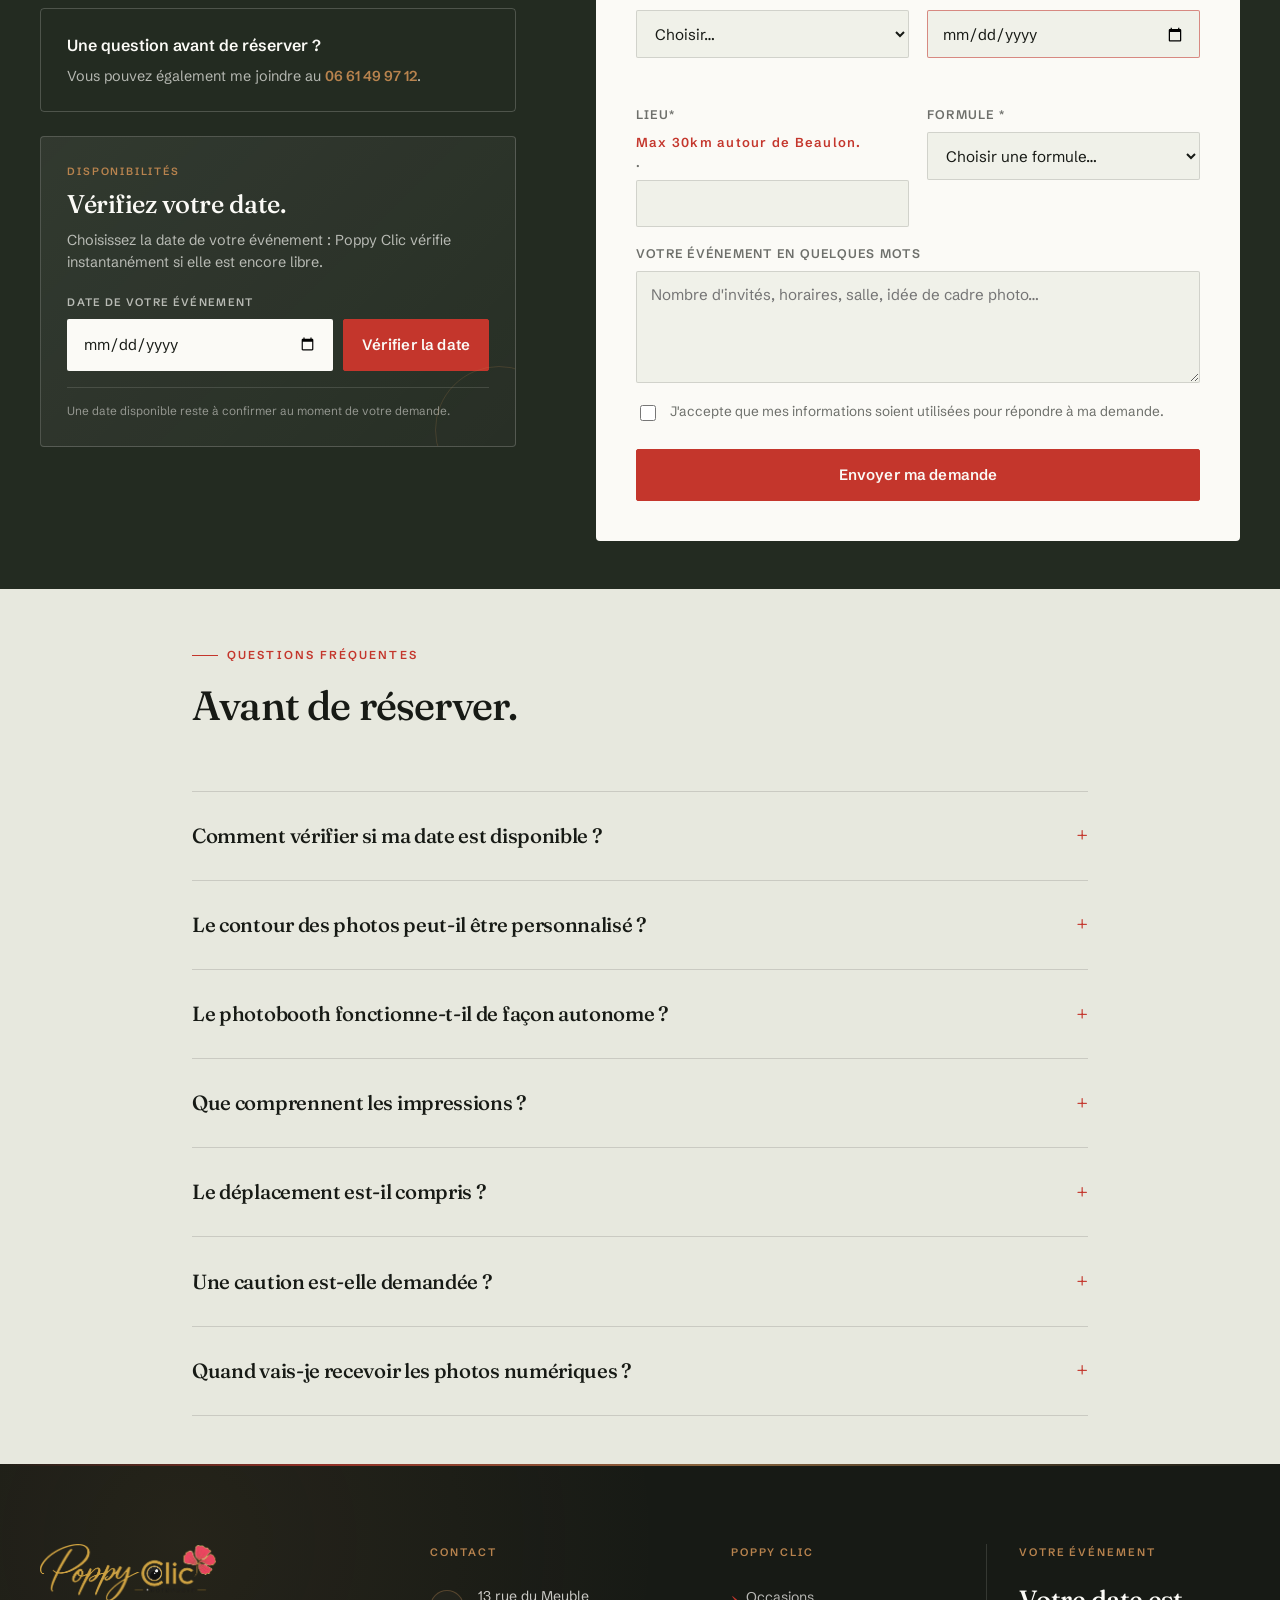
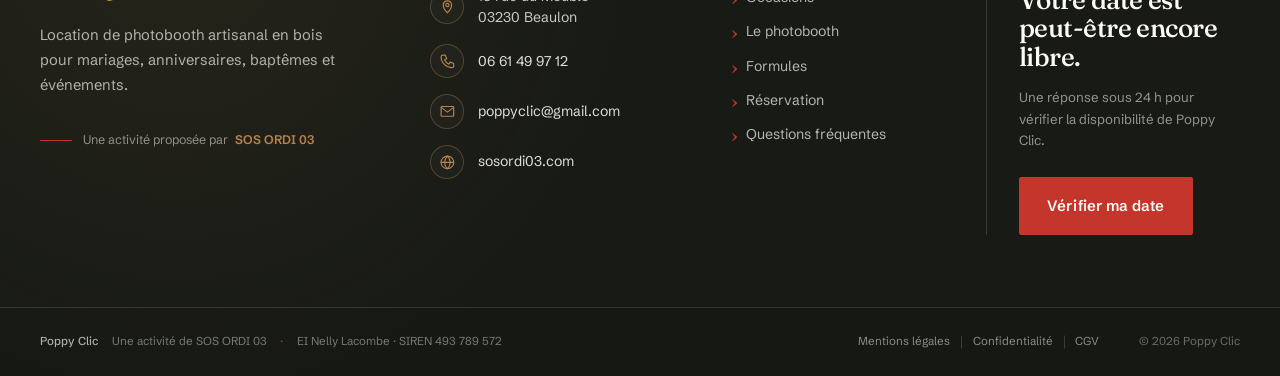
==== commit 7cf46a8a: "Update index.html" ====
--- a/index.html
+++ b/index.html
@@ -1540,9 +1540,9 @@
     restartAutoplay();
   });
 
-  fetch('avis.json', { cache: 'no-store' })
+  fetch('https://sosordi03.com/avis-poppy/public.php', { cache: 'no-store' })
     .then(response => {
-      if (!response.ok) throw new Error('avis.json introuvable');
+      if (!response.ok) throw new Error('service d’avis indisponible');
       return response.json();
     })
     .then(data => {
--- a/style.css
+++ b/style.css
@@ -48,7 +48,7 @@
 .padding-global{padding-left:2.5rem;padding-right:2.5rem;}
 .container-large{width:100%;max-width:90rem;margin:0 auto;}
 .container-medium{width:100%;max-width:56rem;margin:0 auto;}
-.padding-section-large{padding-top:8rem;padding-bottom:8rem;}
+.padding-section-large{padding-top:3rem;padding-bottom:3rem;}
 .padding-section-medium{padding-top:5rem;padding-bottom:5rem;}
 .text-align-center{text-align:center;}
 .margin-bottom-small{margin-bottom:1rem;}
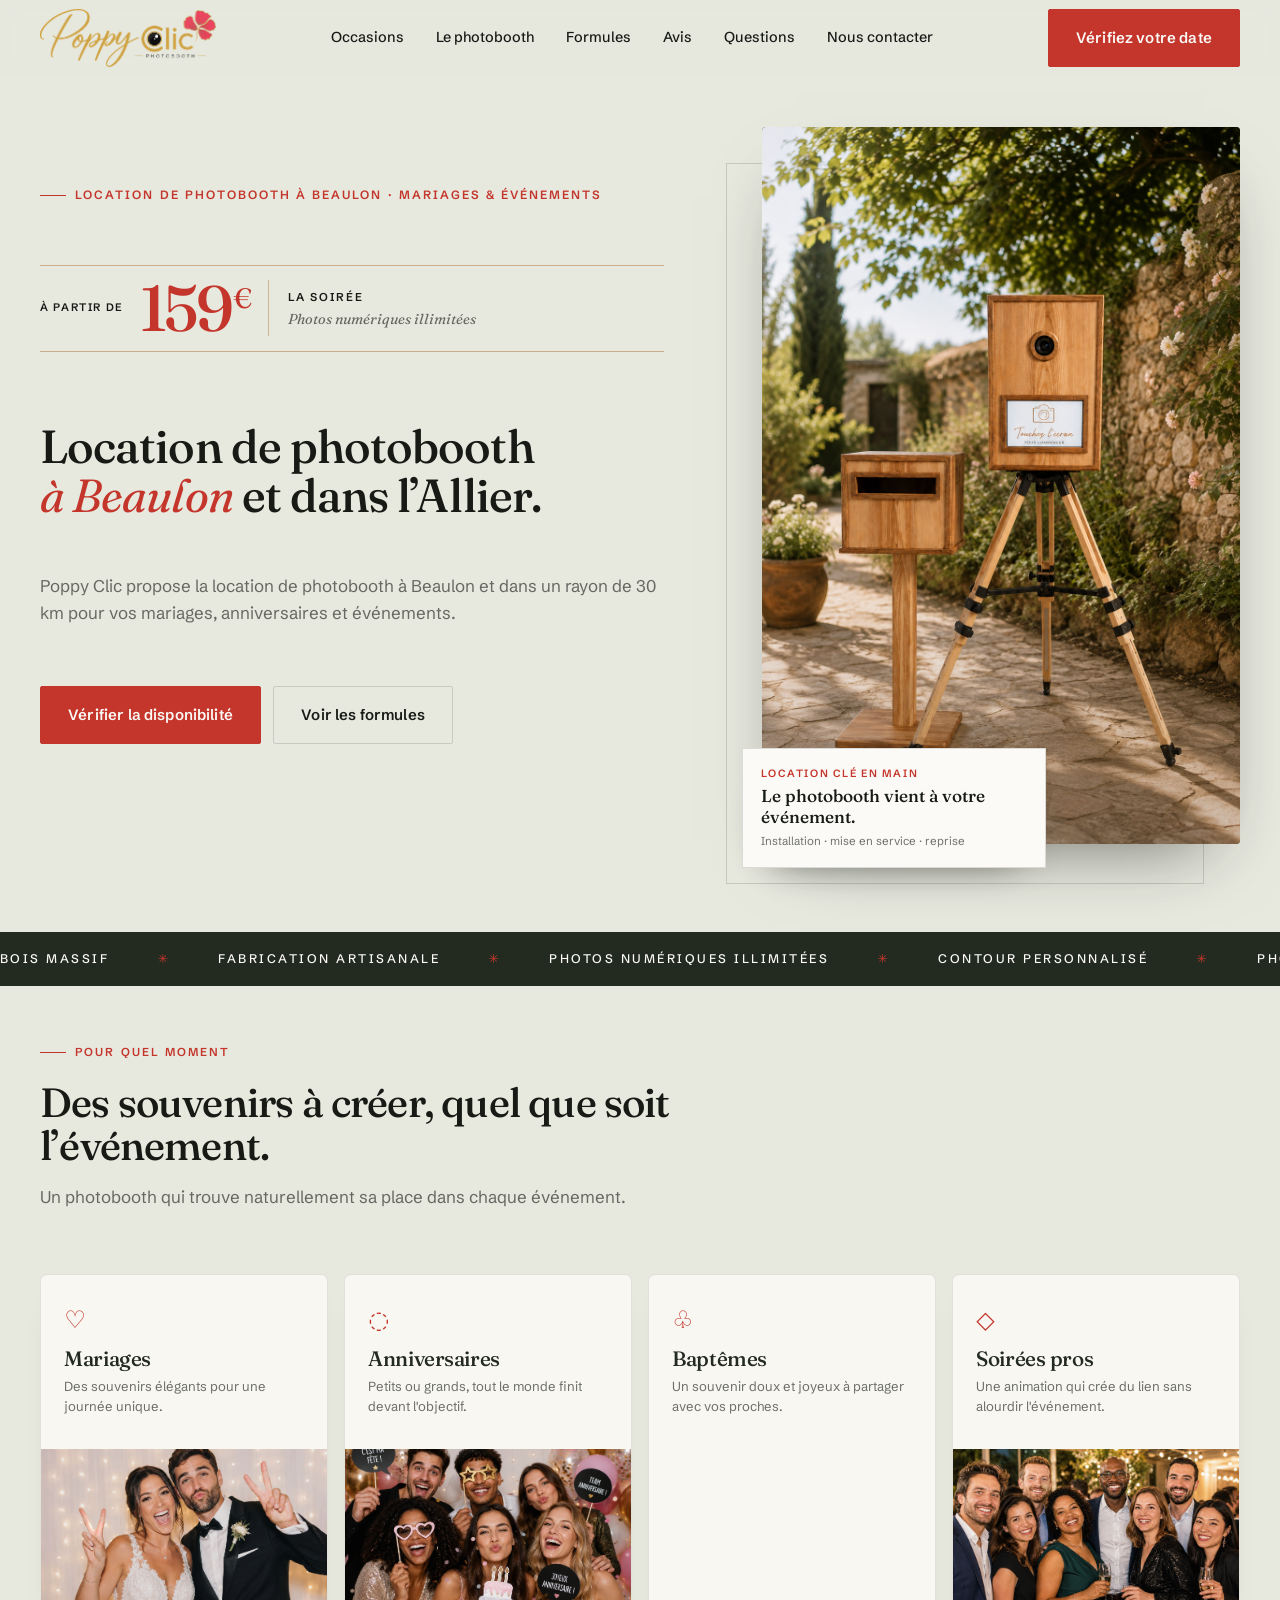
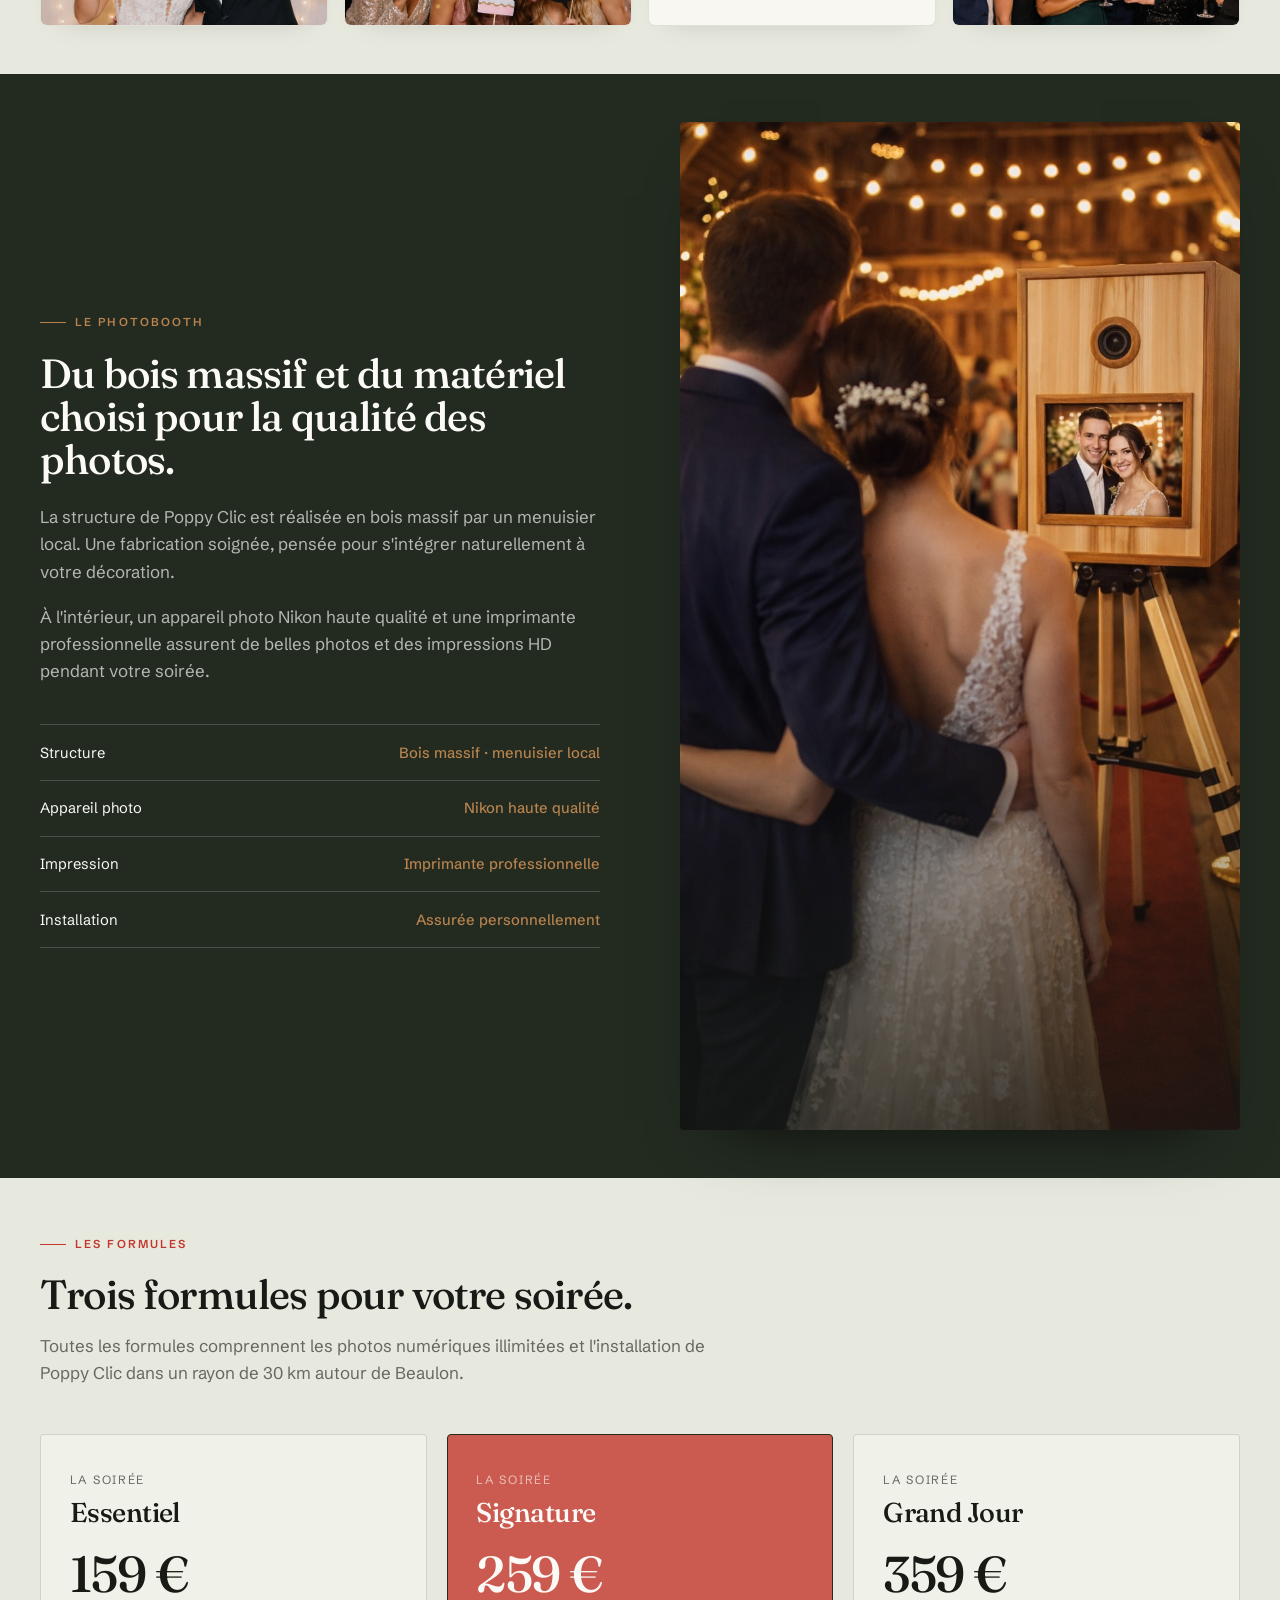
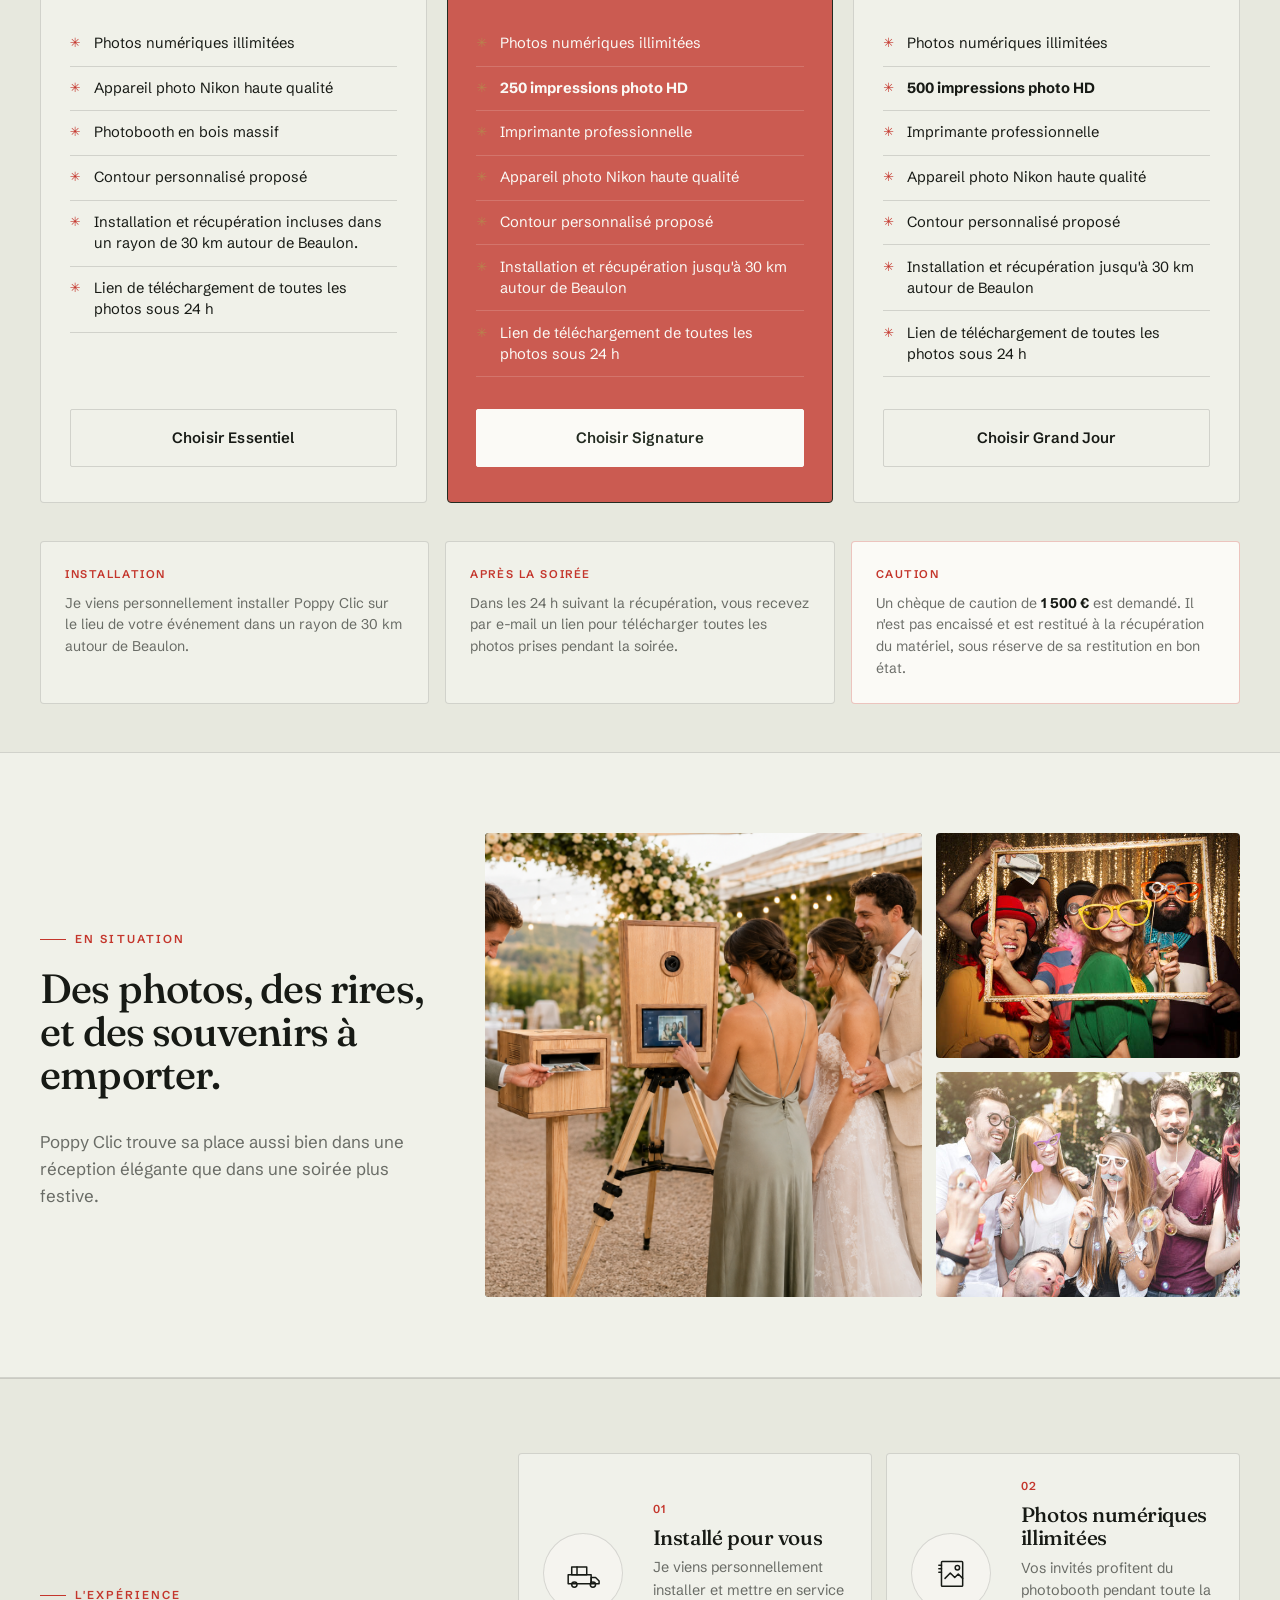
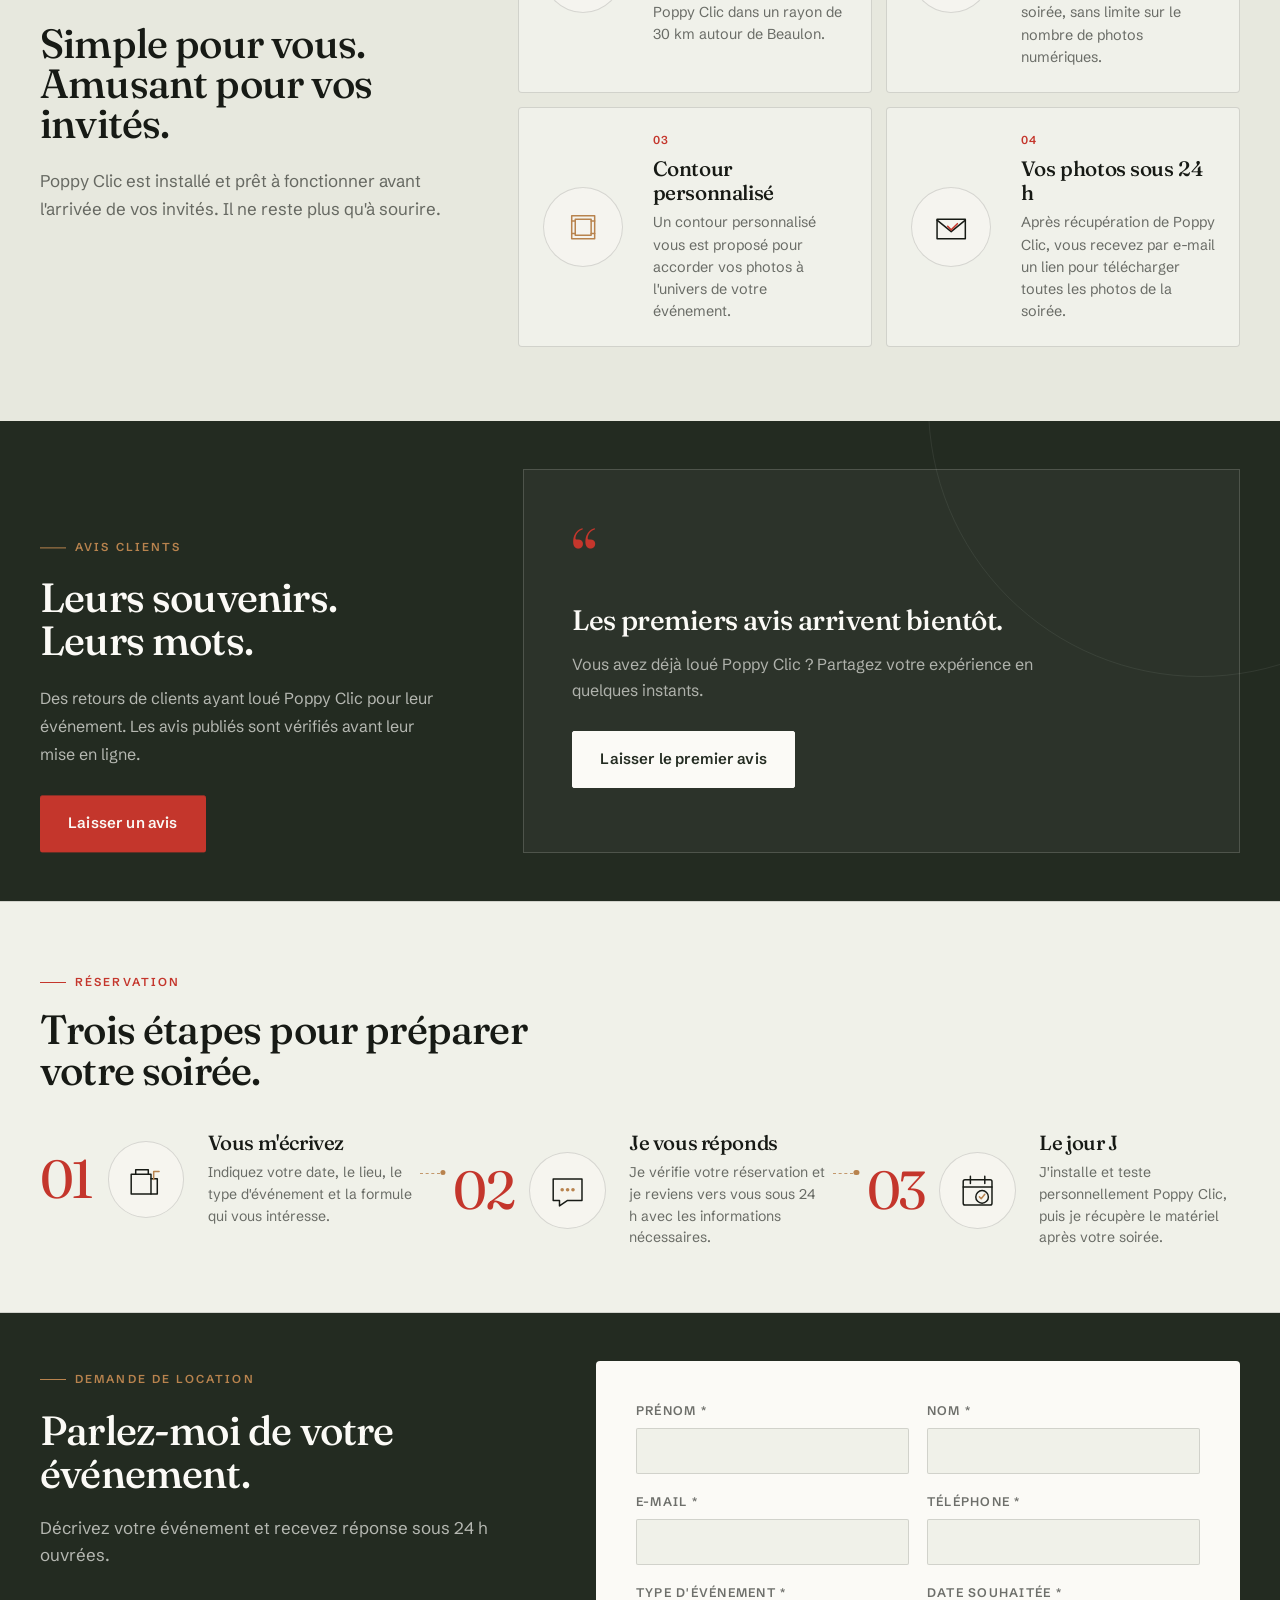
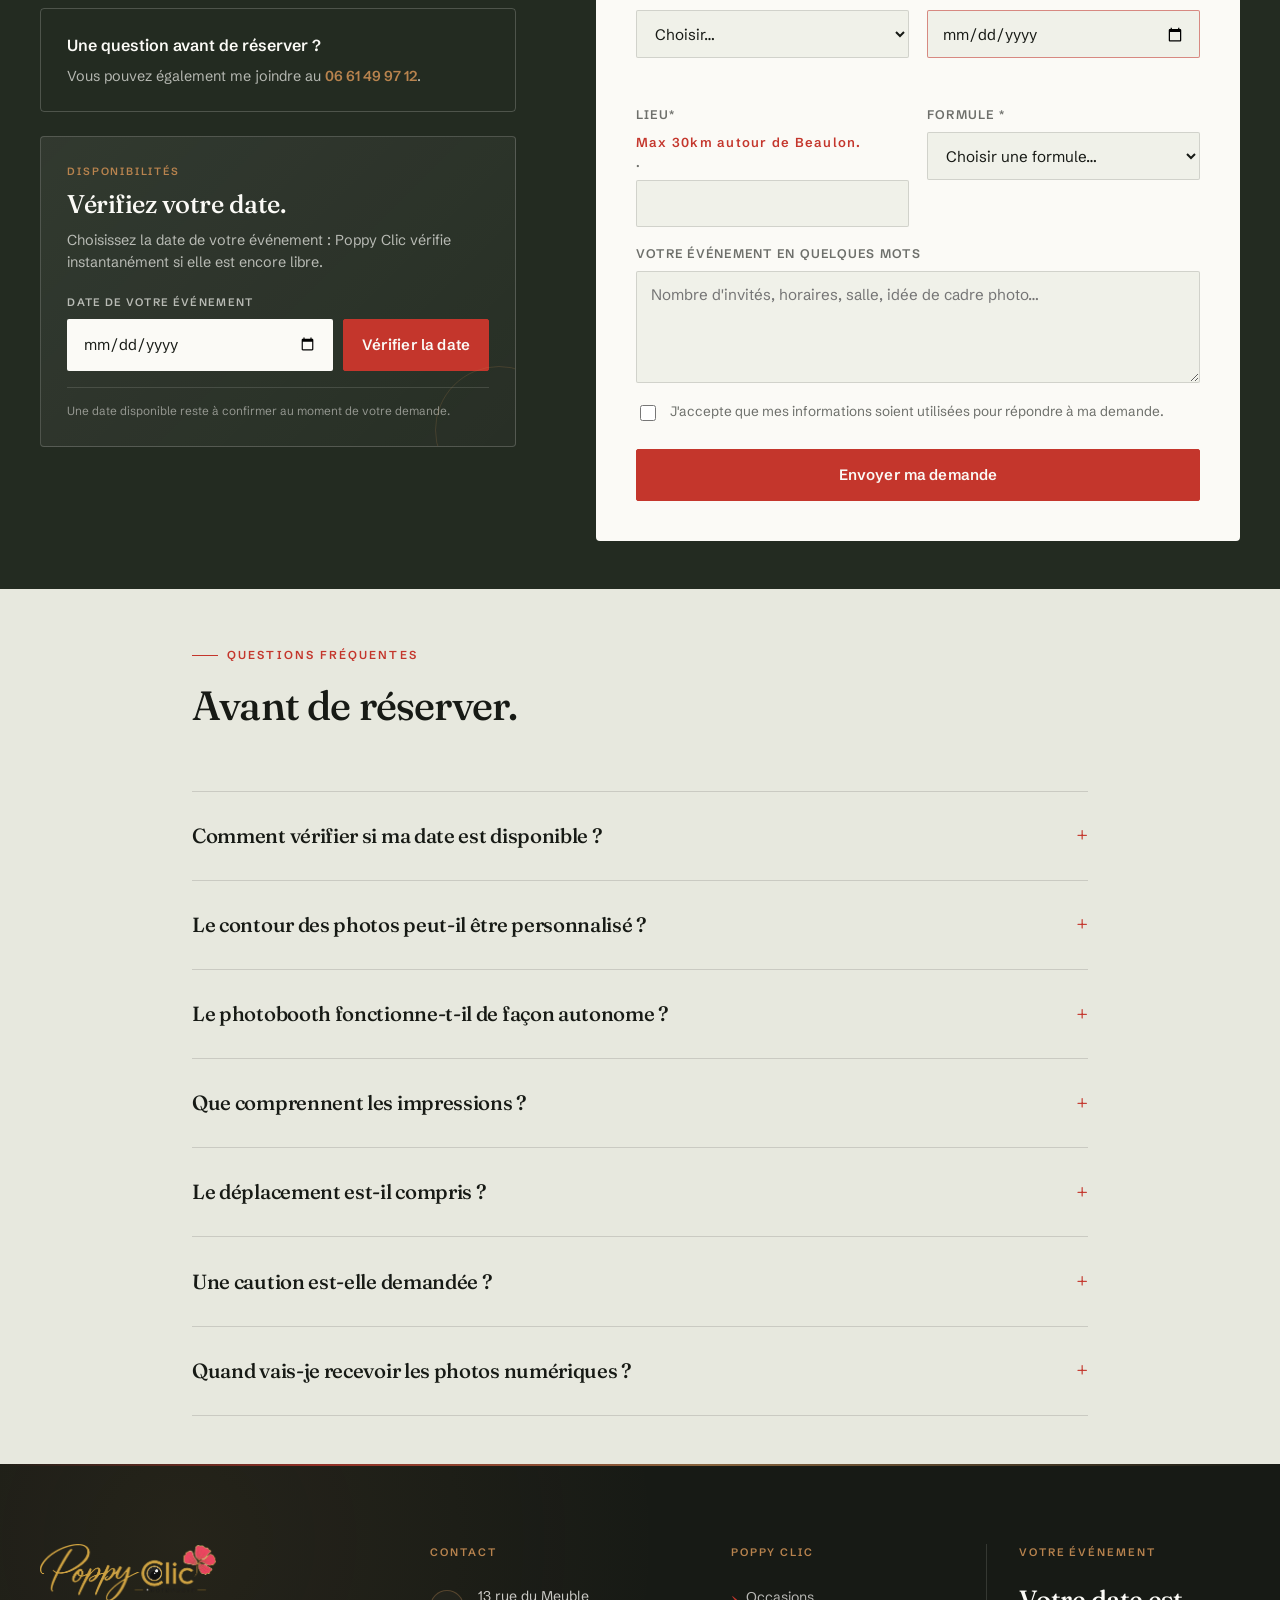
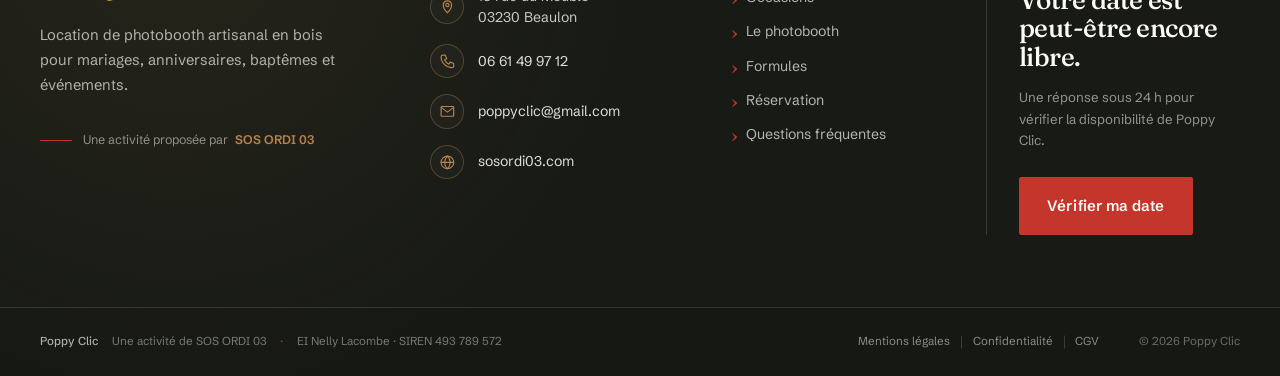
==== commit 91f47416: "Update index.html" ====
--- a/index.html
+++ b/index.html
@@ -1124,7 +1124,7 @@
    VÉRIFICATION DE DISPONIBILITÉ POPPY CLIC
    Le webhook Make existant est conservé.
    ============================================================ */
-const AVAILABILITY_WEBHOOK_URL = 'https://hook.eu1.make.com/v4b8g5tmwkmfgxaueplojoaj6u66gczv';
+const AVAILABILITY_WEBHOOK_URL = 'https://script.google.com/macros/s/AKfycbzBVBv2SV4g1yjcXxPncsd7EsKRFbQNKIpy4nISPOwOe2f4jI4zxDJkeS7BA_N02Z2x9w/exec';
 
 const dateInput = document.getElementById('date');
 const dateAvailabilityStatus = document.getElementById('date-availability-status');
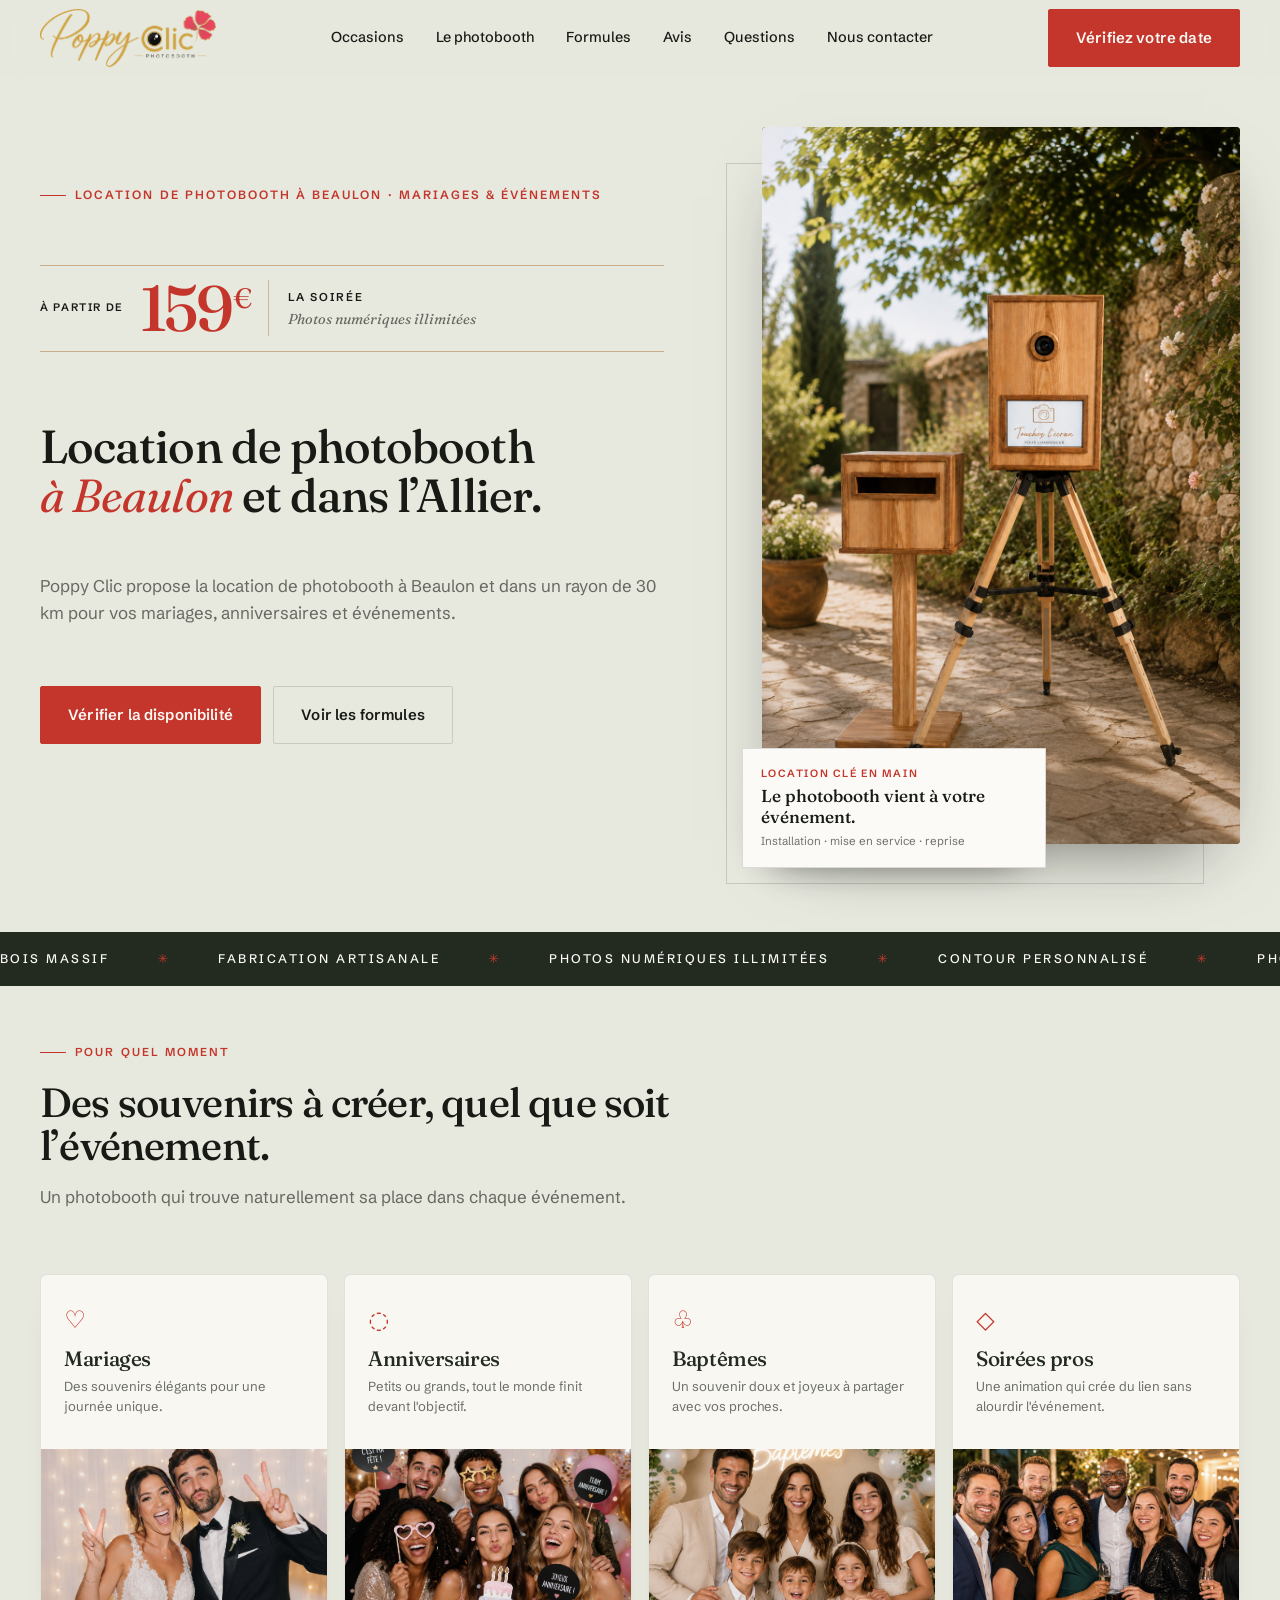
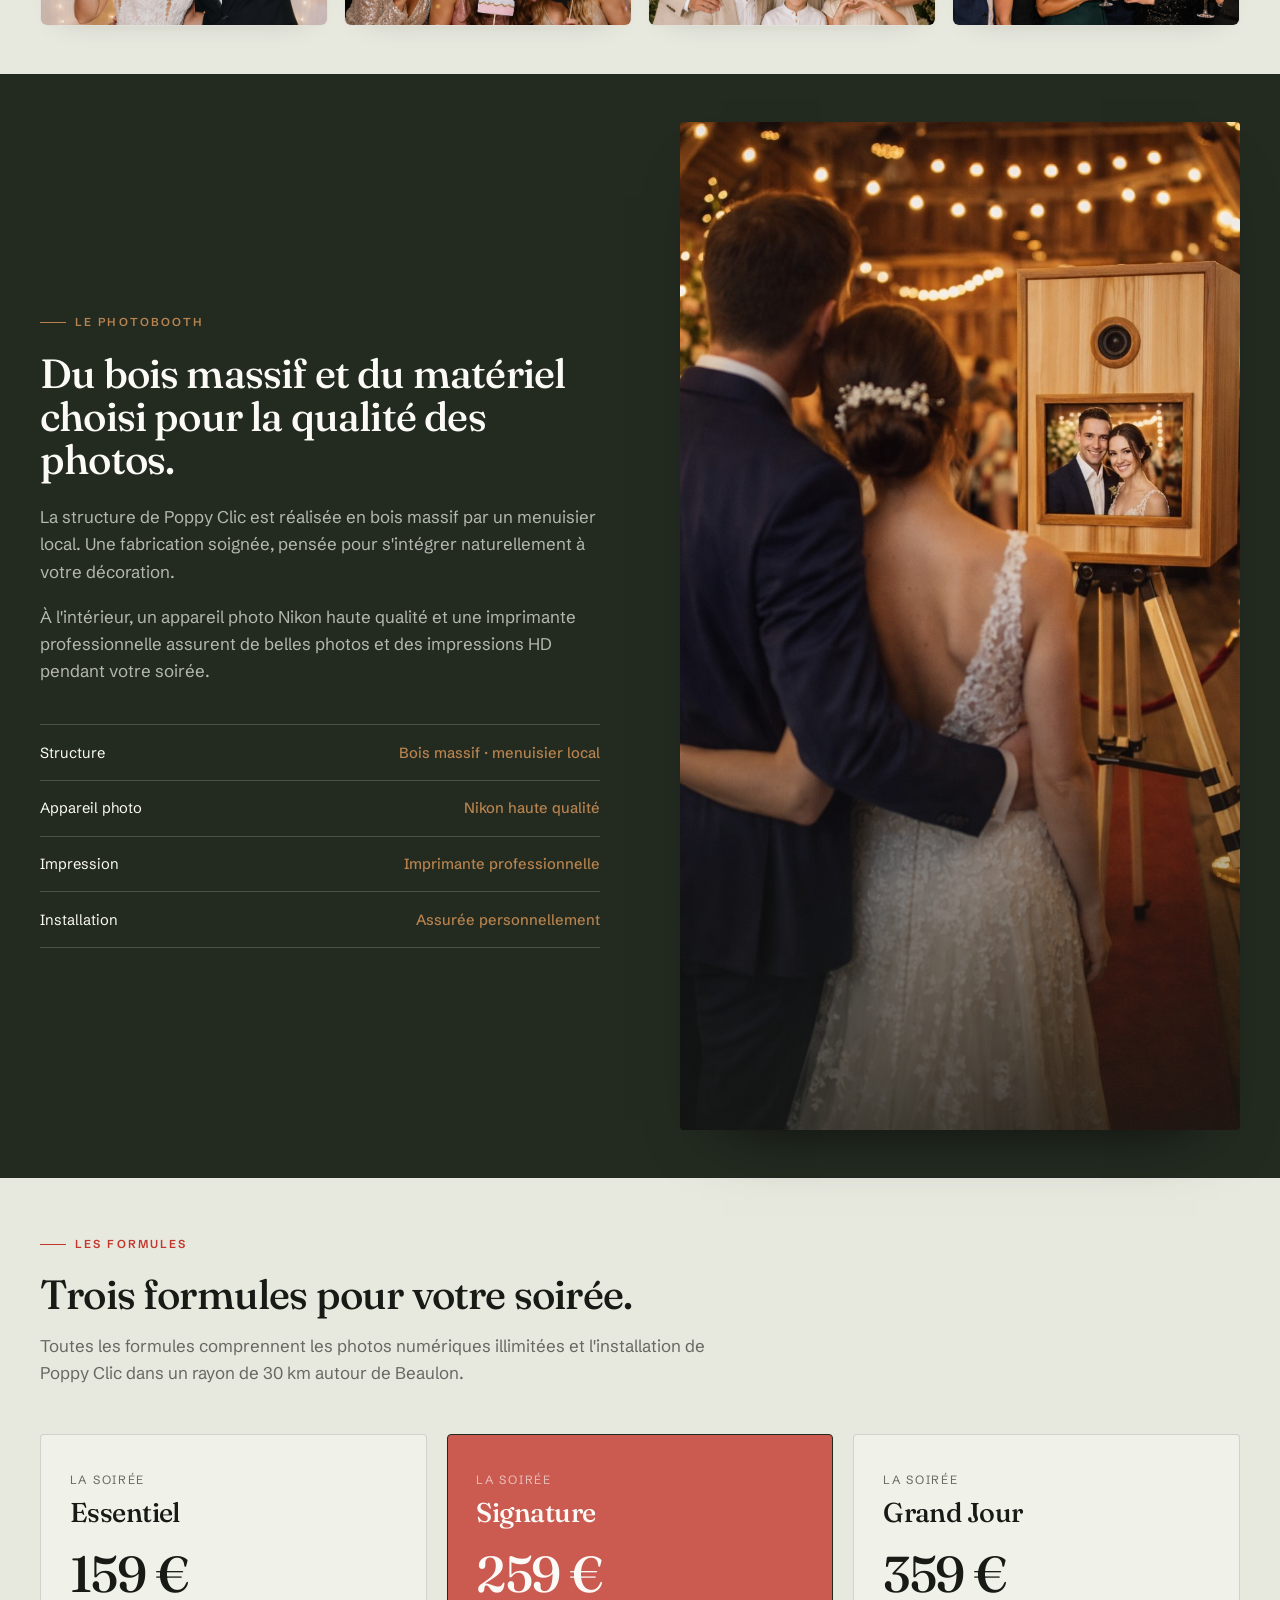
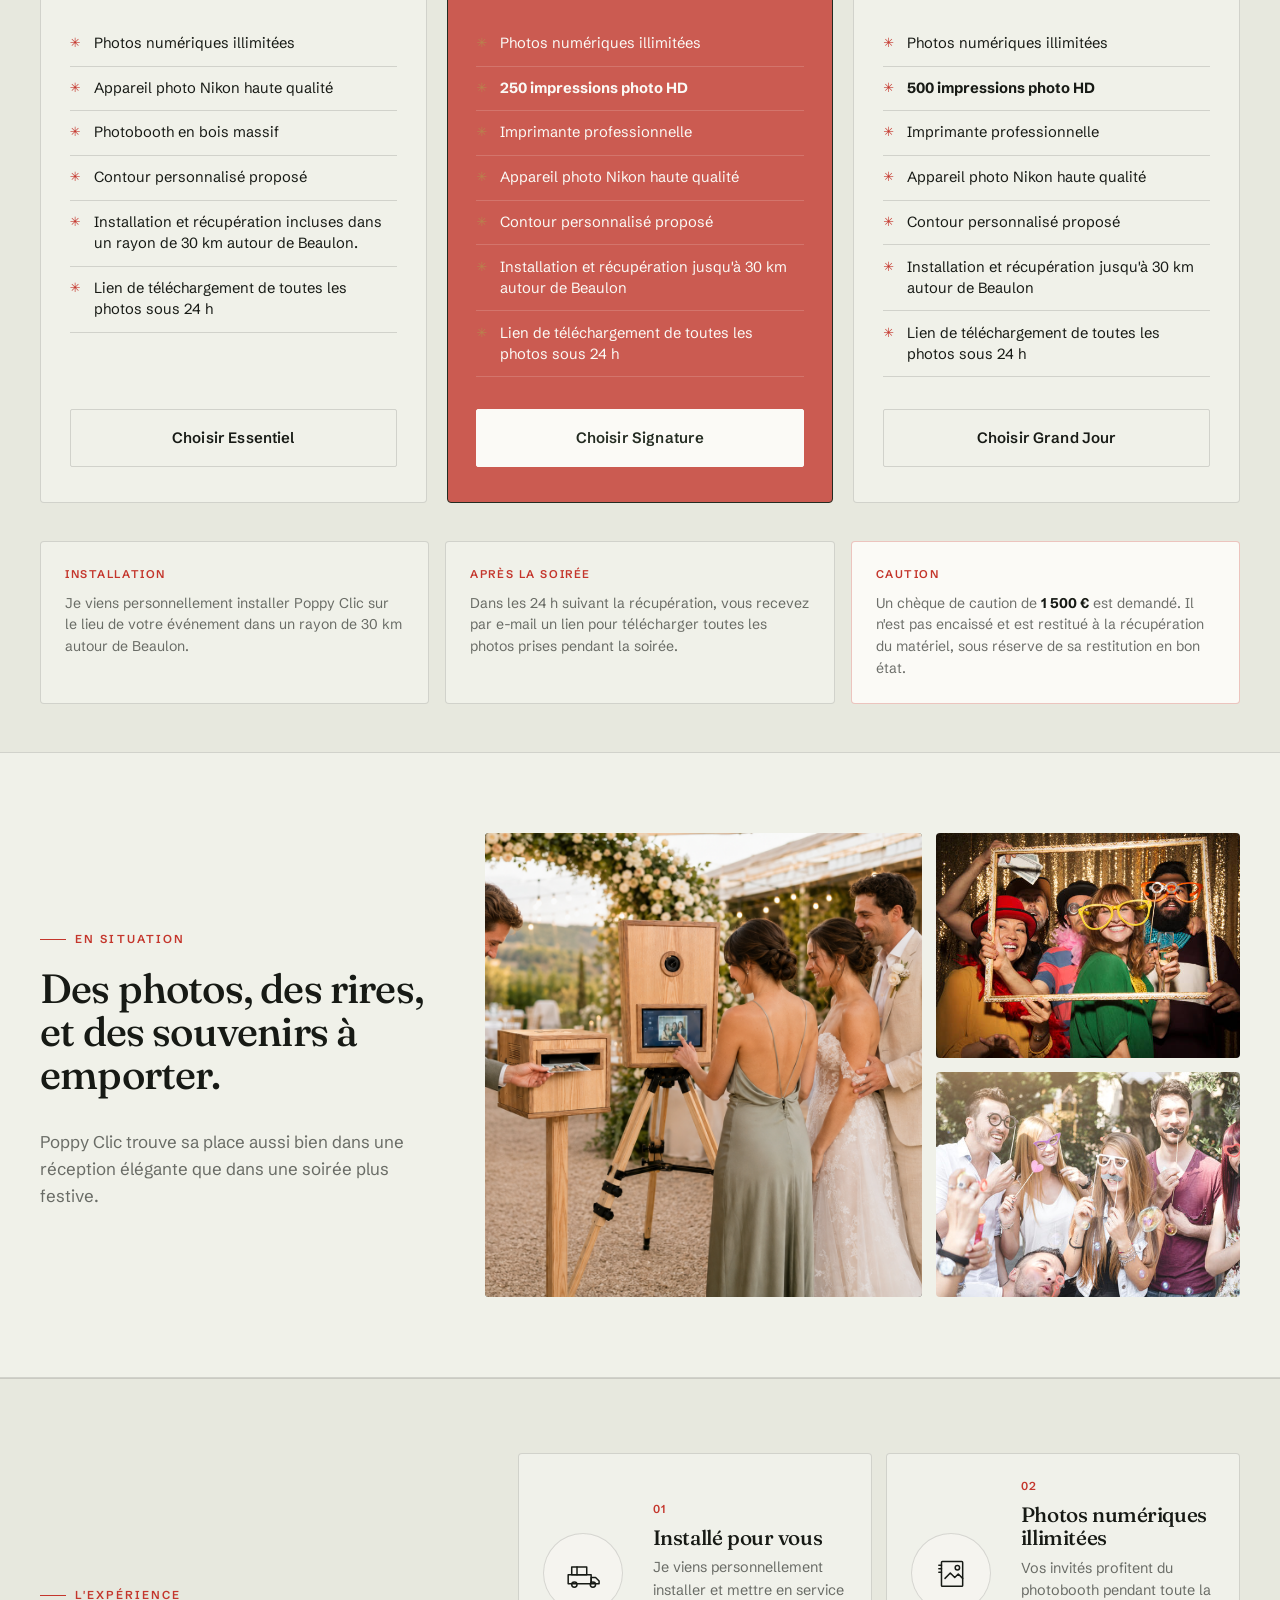
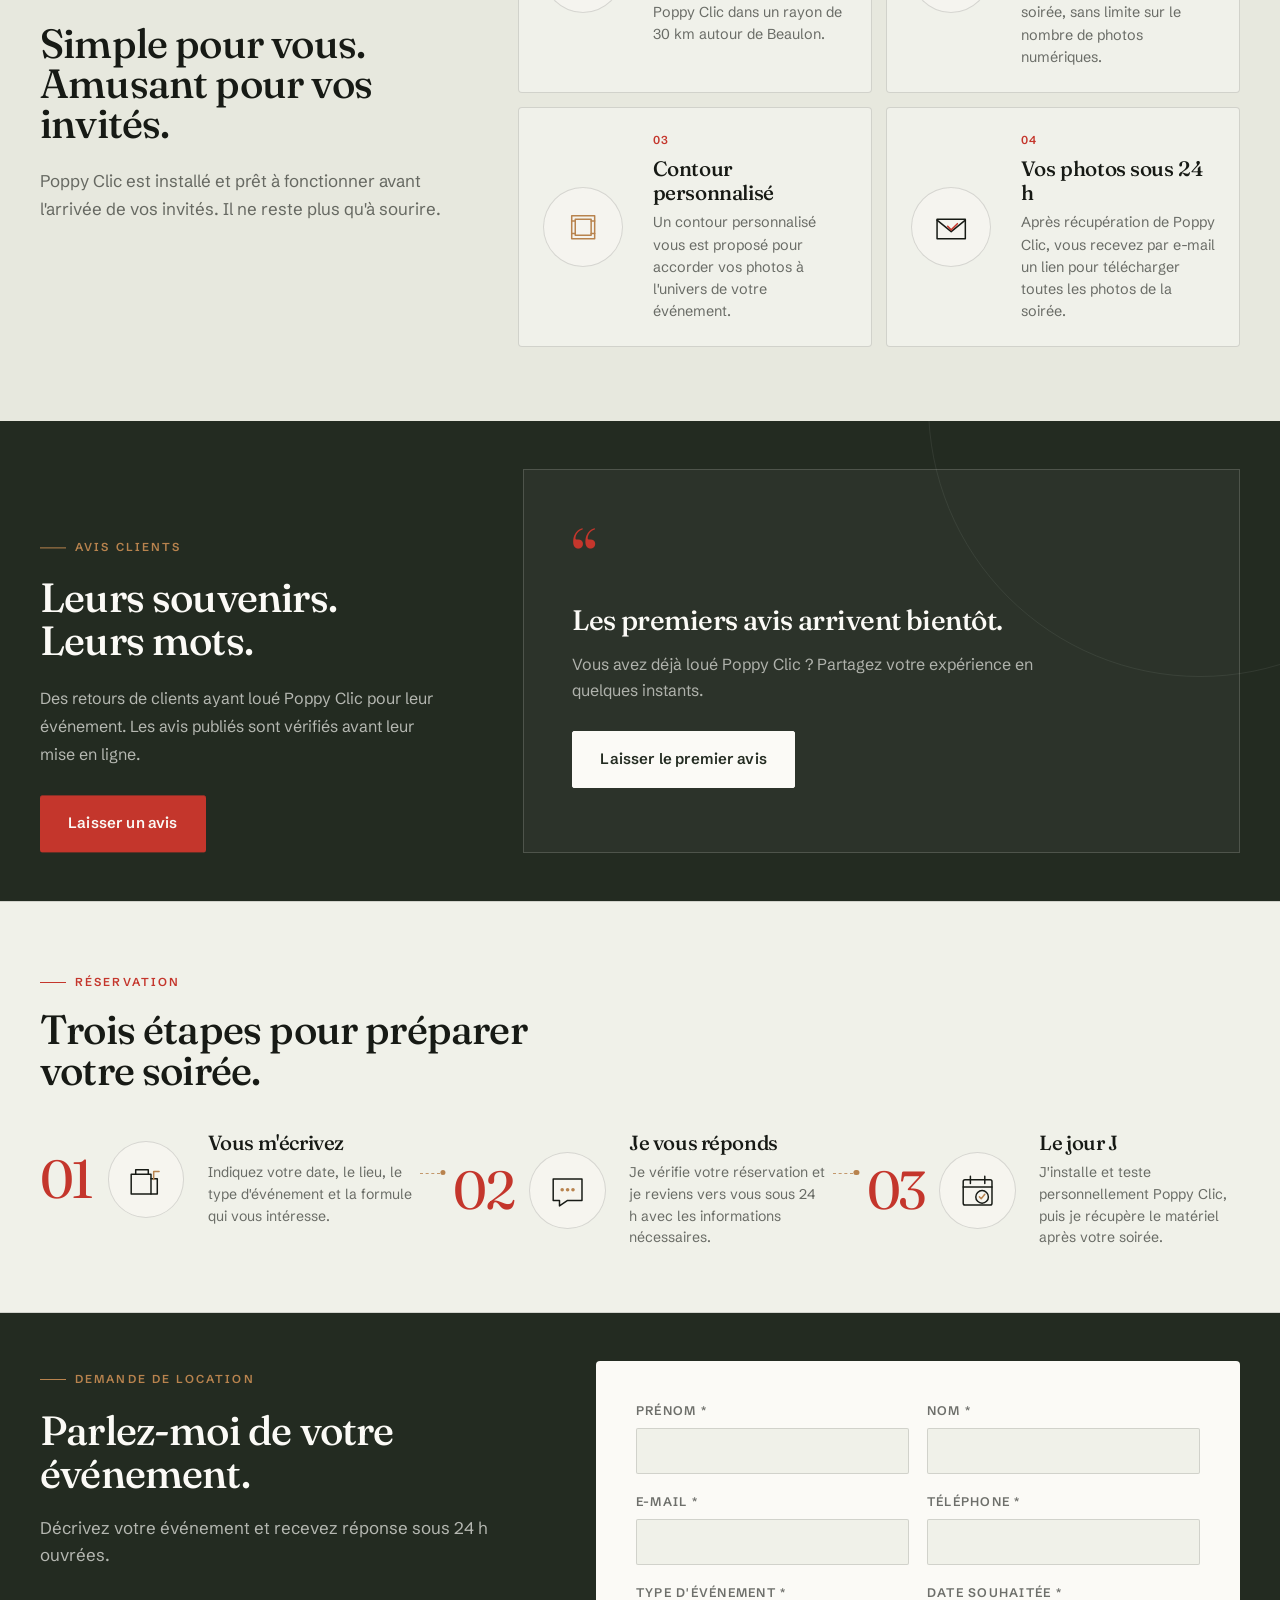
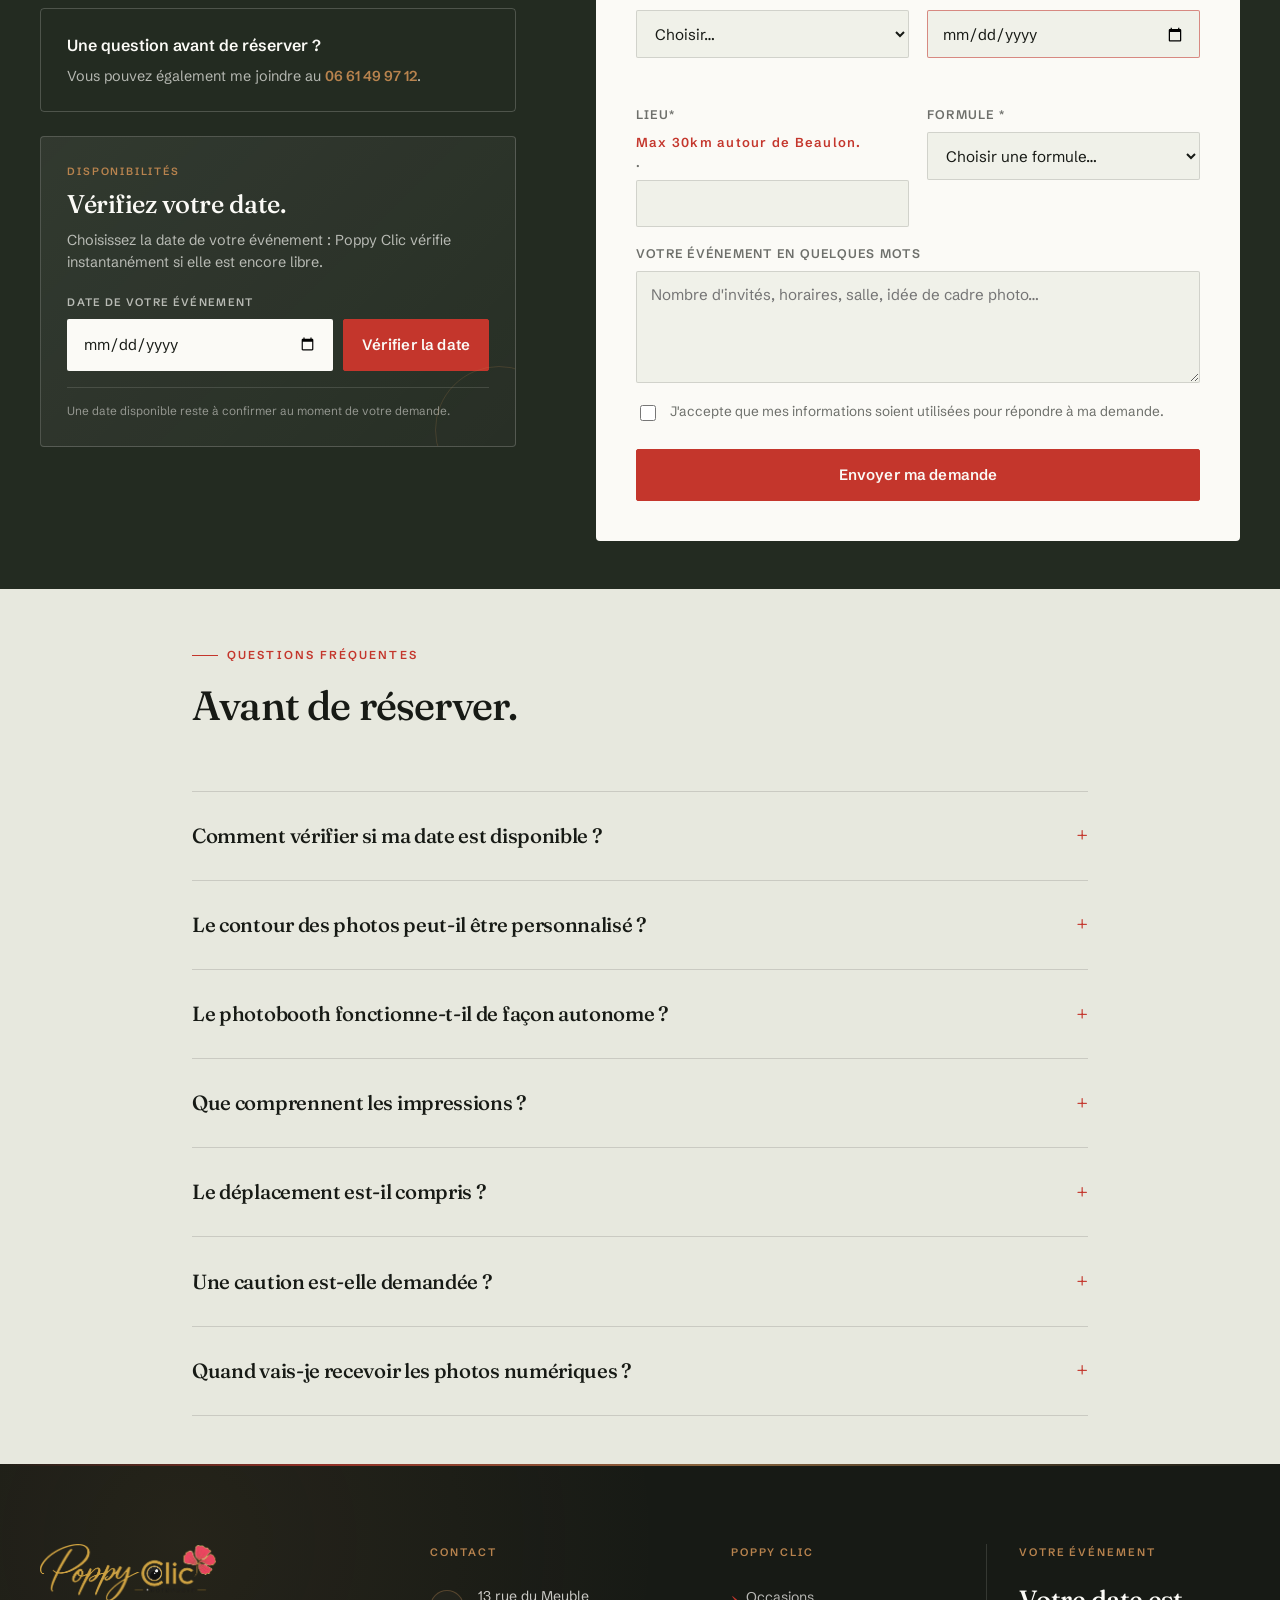
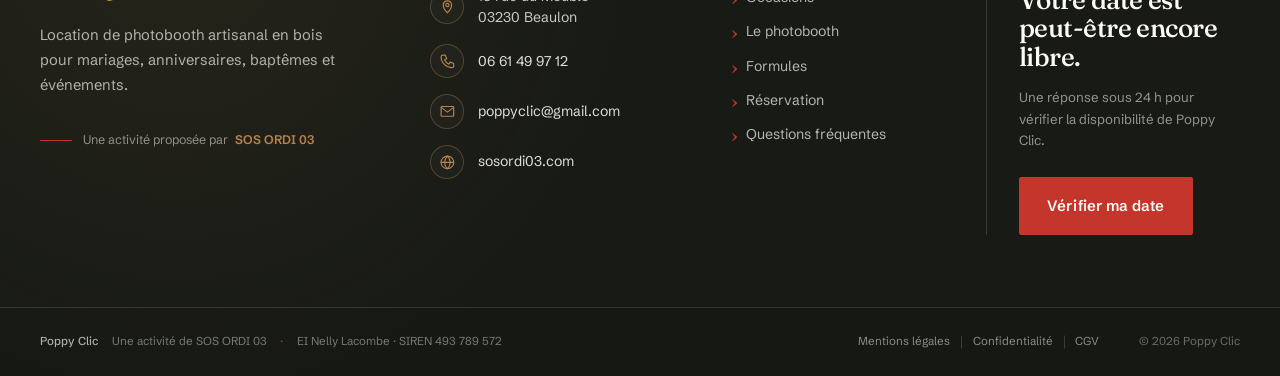
==== commit d76c5178: "Update index.html" ====
--- a/index.html
+++ b/index.html
@@ -719,7 +719,7 @@
       </div>
 
       <!-- Branche l'attribut action sur ton service de formulaire (Formspree, Basin, Make…) -->
-      <form id="reservation-form" class="form_component" method="POST" action="https://hook.eu1.make.com/q7mapt6ccetj92egs26j08jrfhofhy39" data-reveal style="--i:1">
+      <form id="reservation-form" class="form_component" method="POST" action="https://script.google.com/macros/s/AKfycbzBVBv2SV4g1yjcXxPncsd7EsKRFbQNKIpy4nISPOwOe2f4jI4zxDJkeS7BA_N02Z2x9w/exec" data-reveal style="--i:1">
         <div class="form_grid">
           <div class="form_field">
             <label class="form_label" for="prenom">Prénom *</label>
